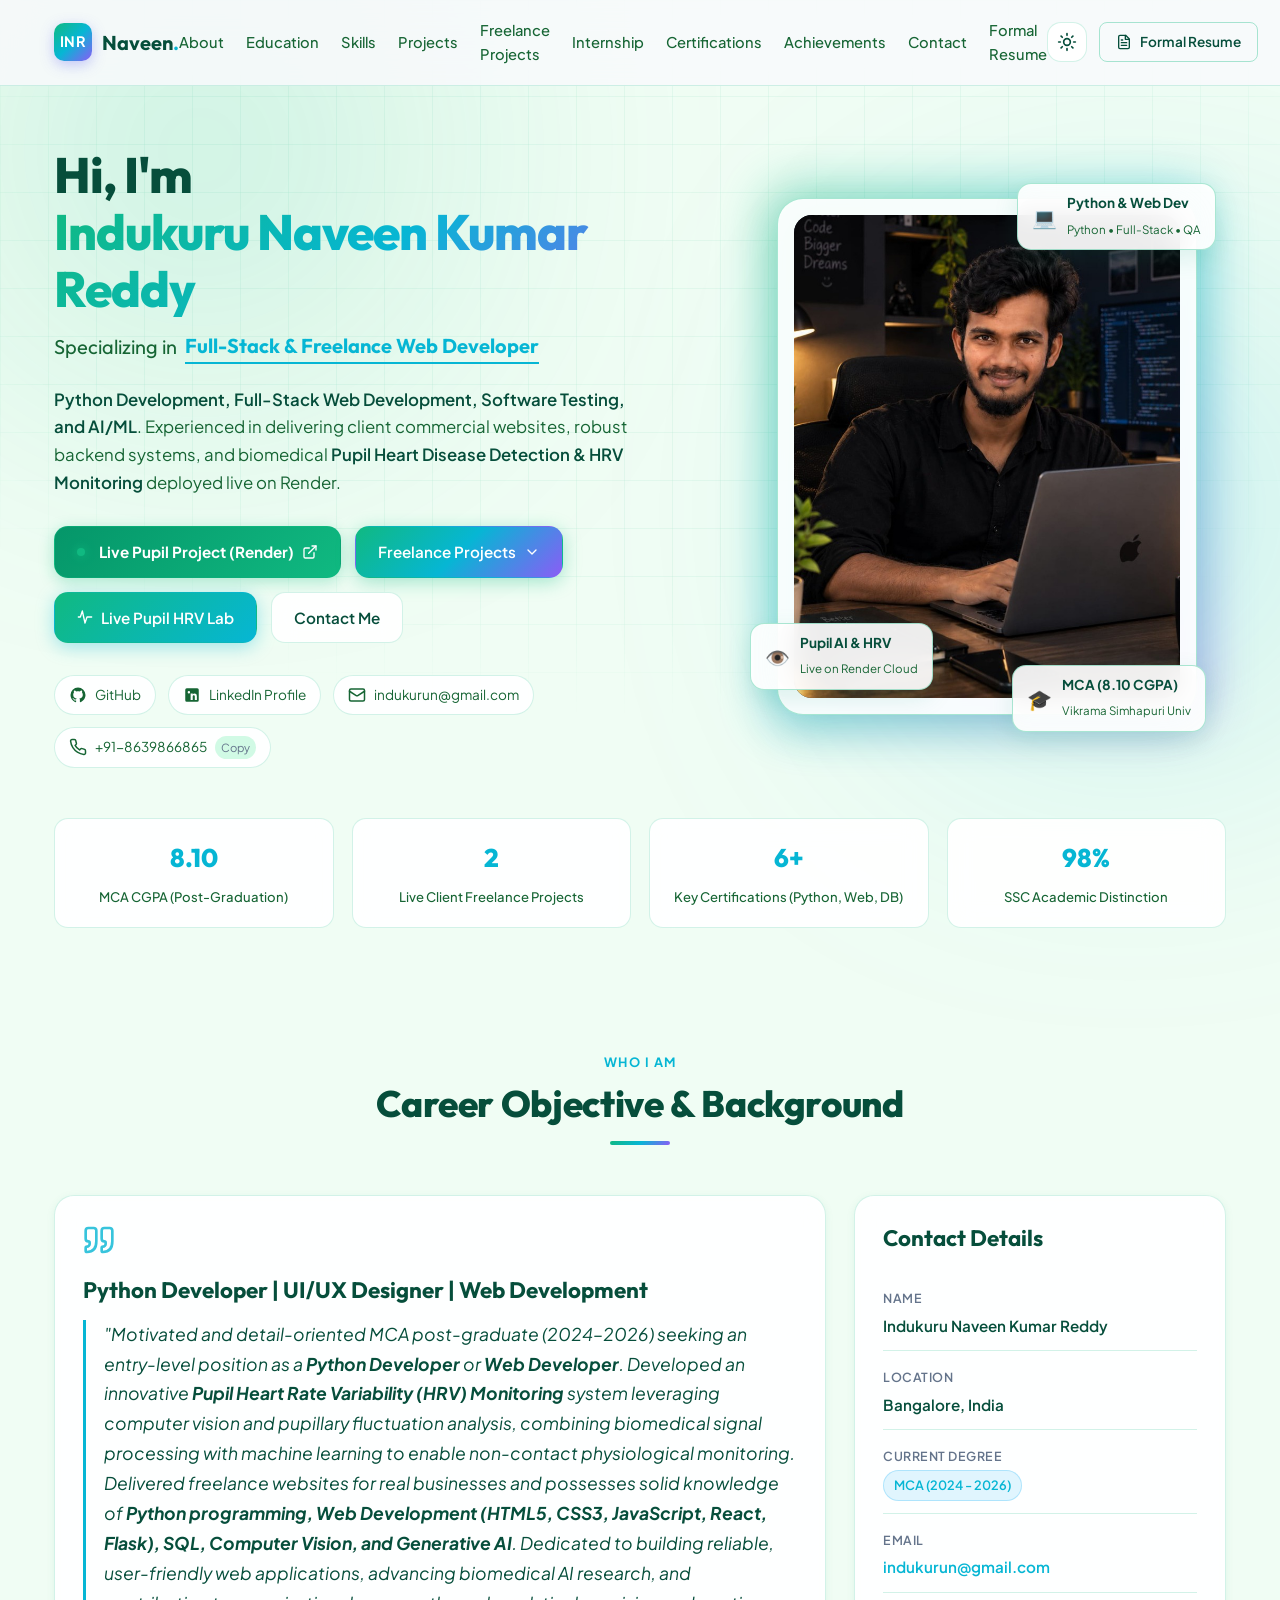
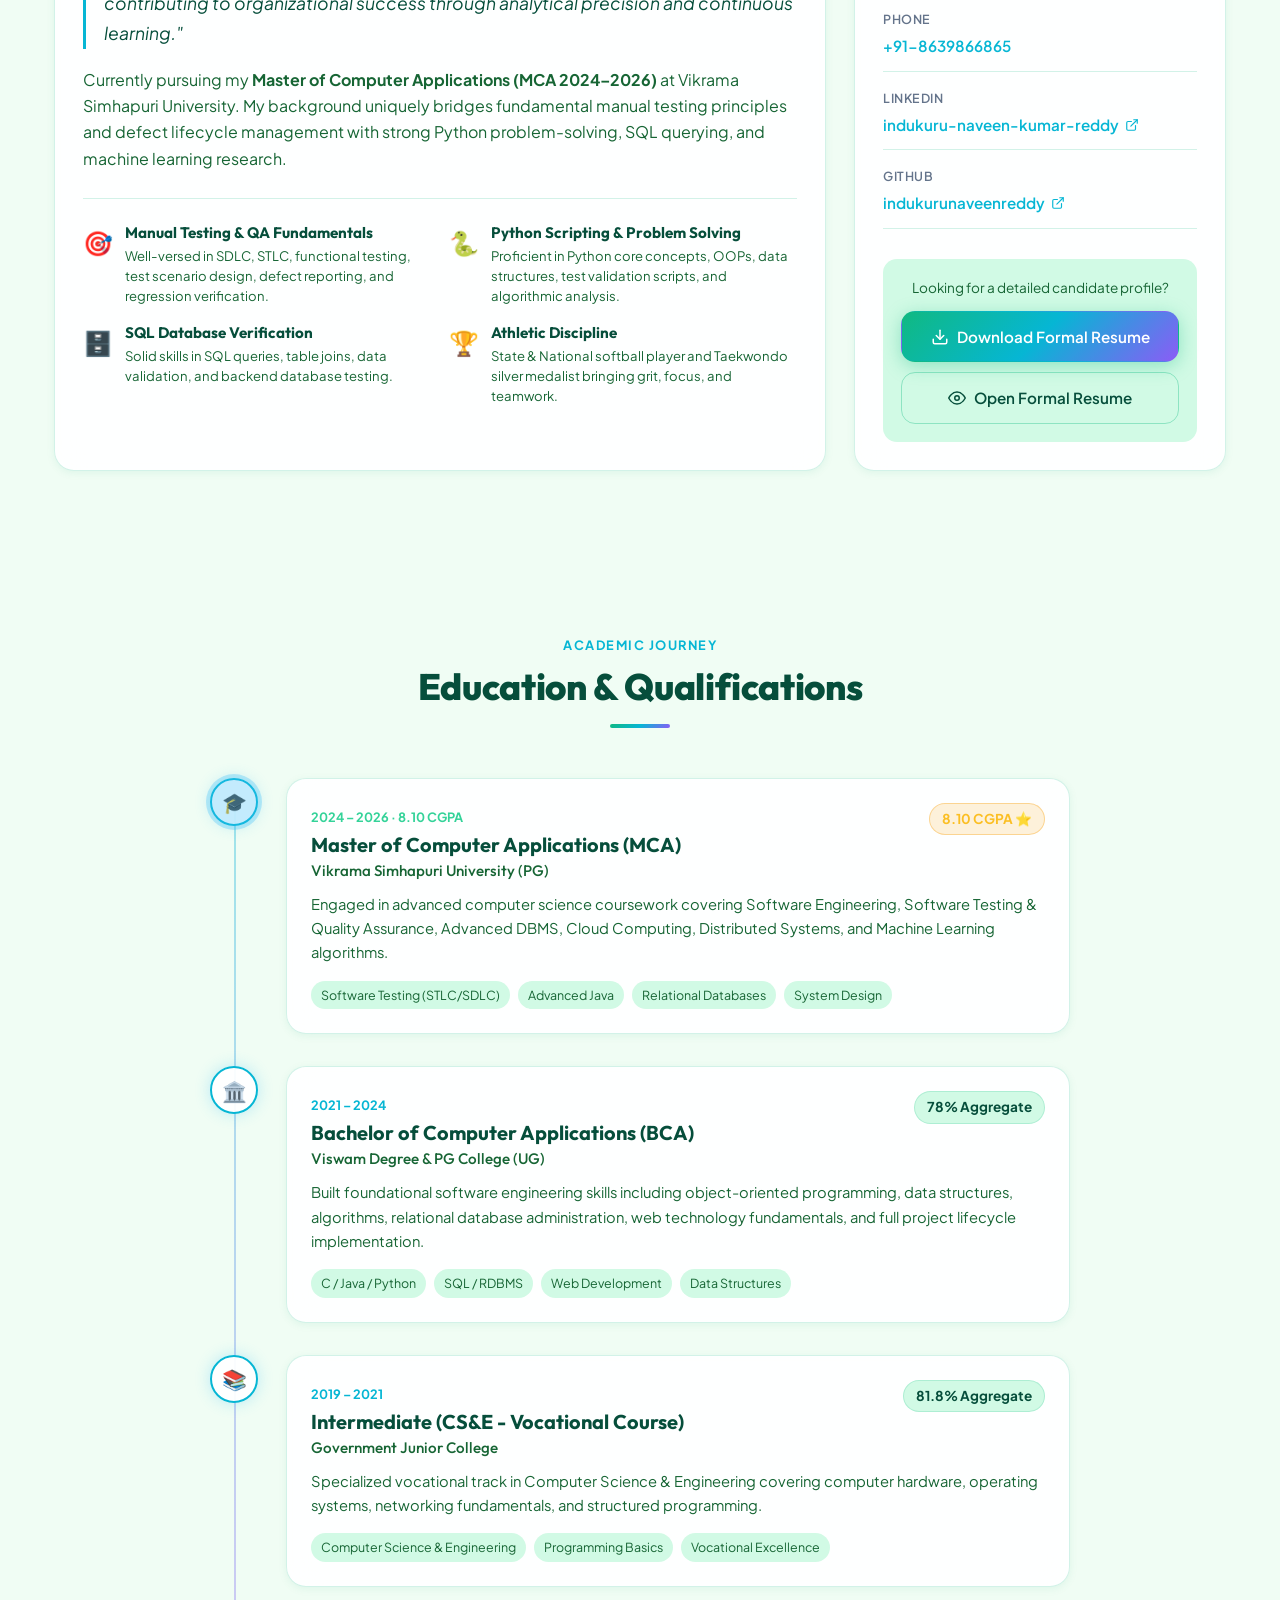
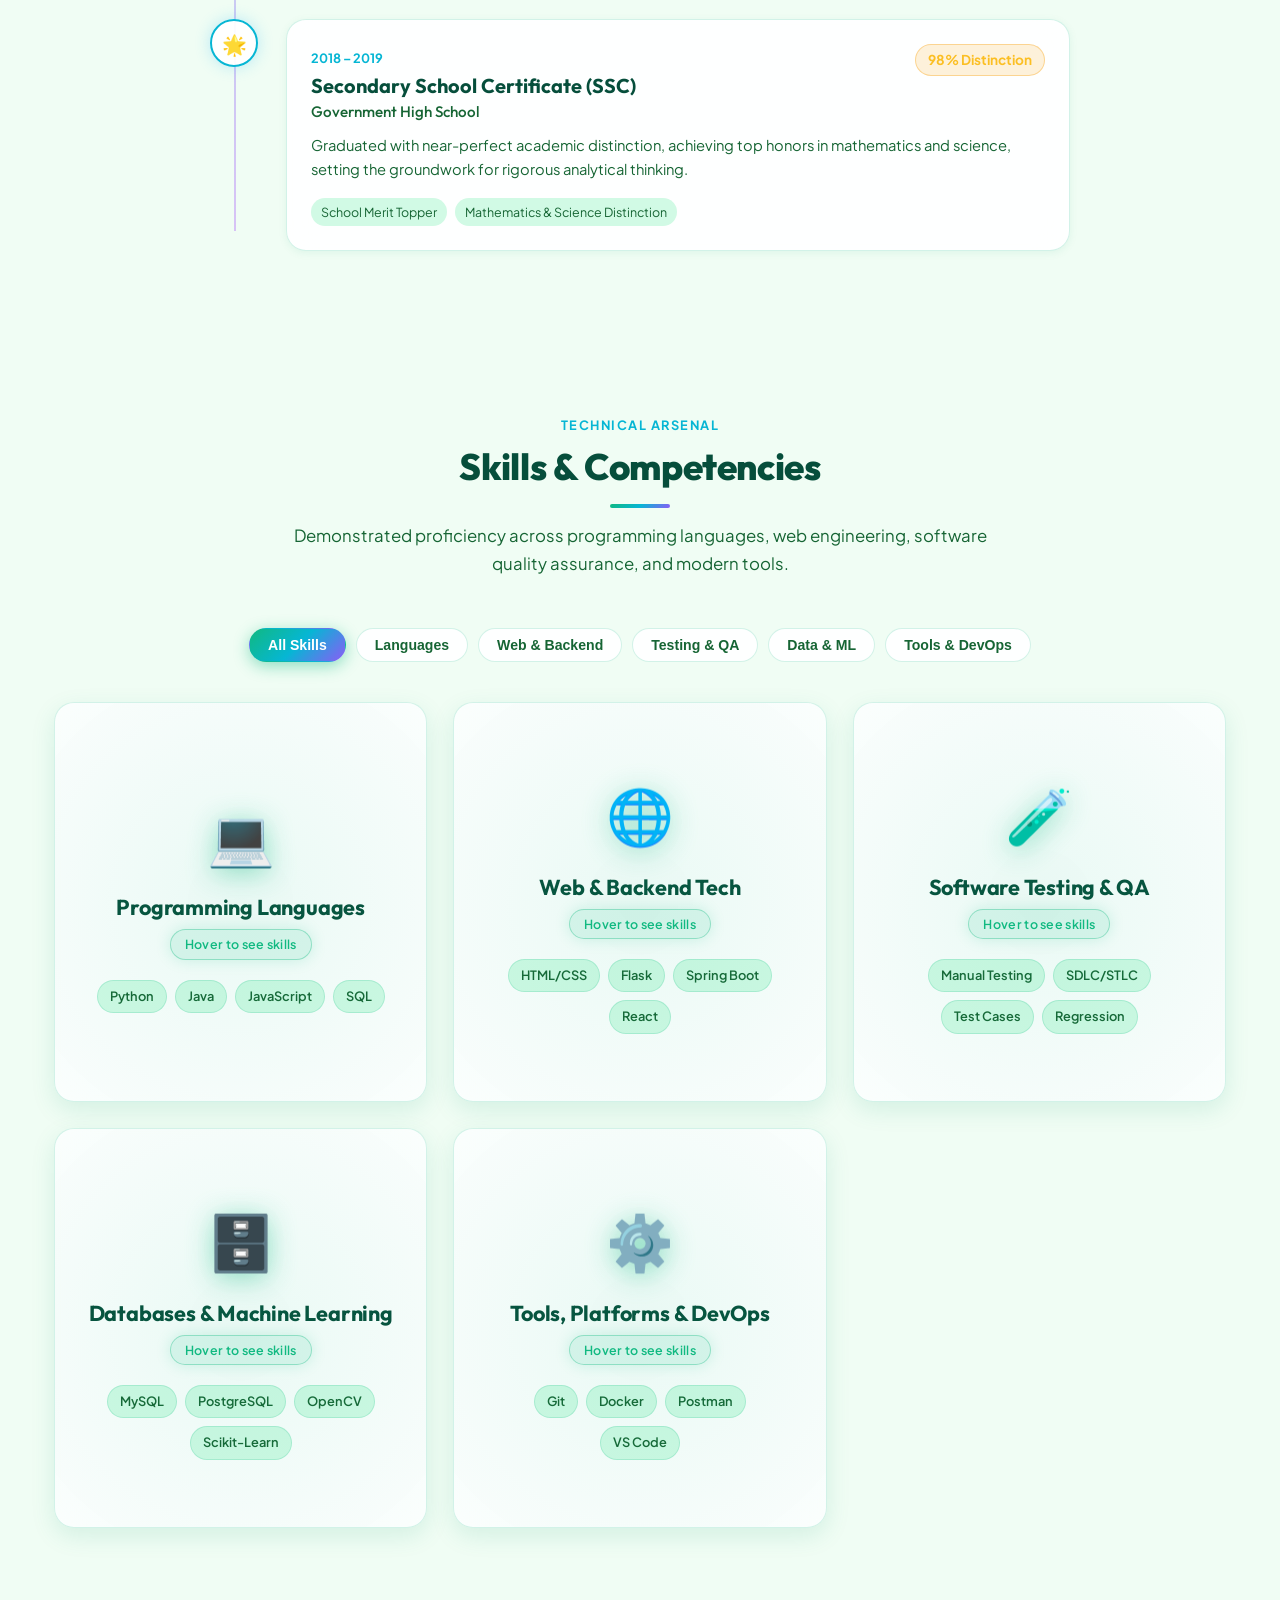
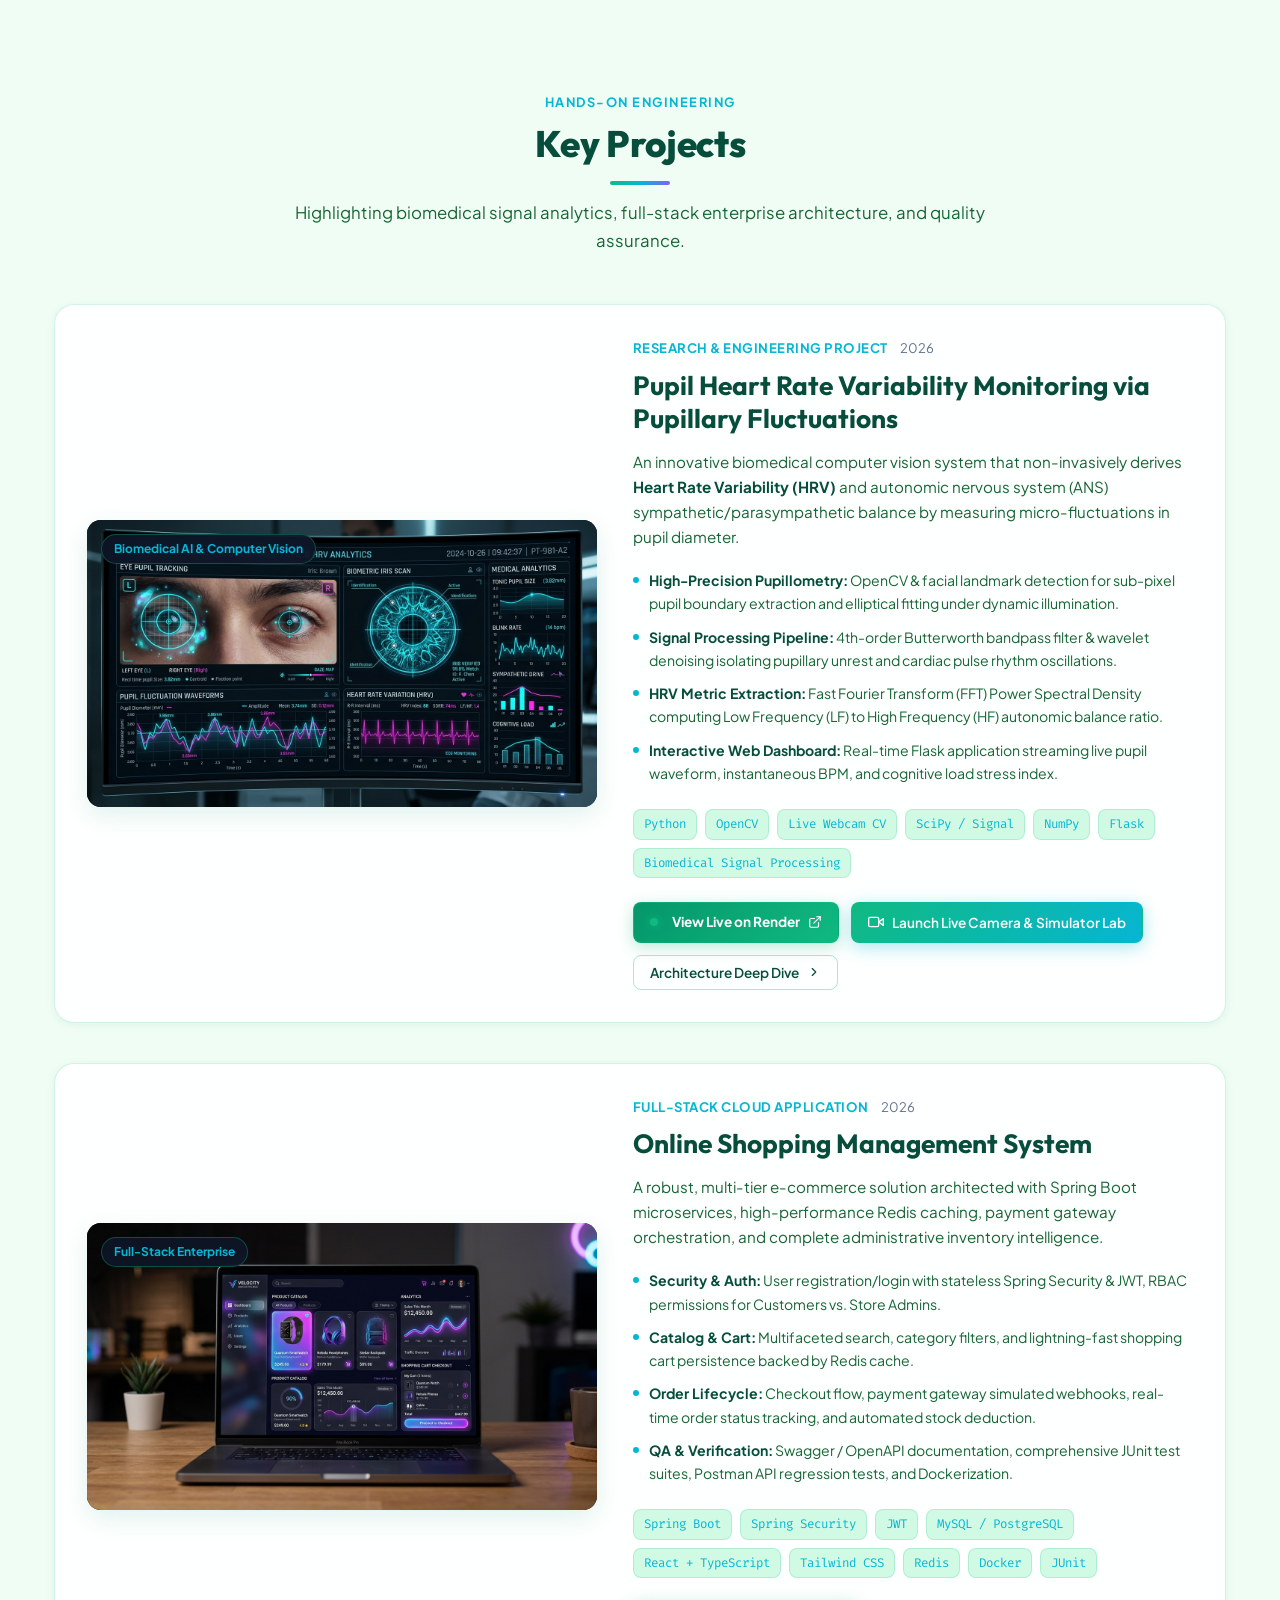
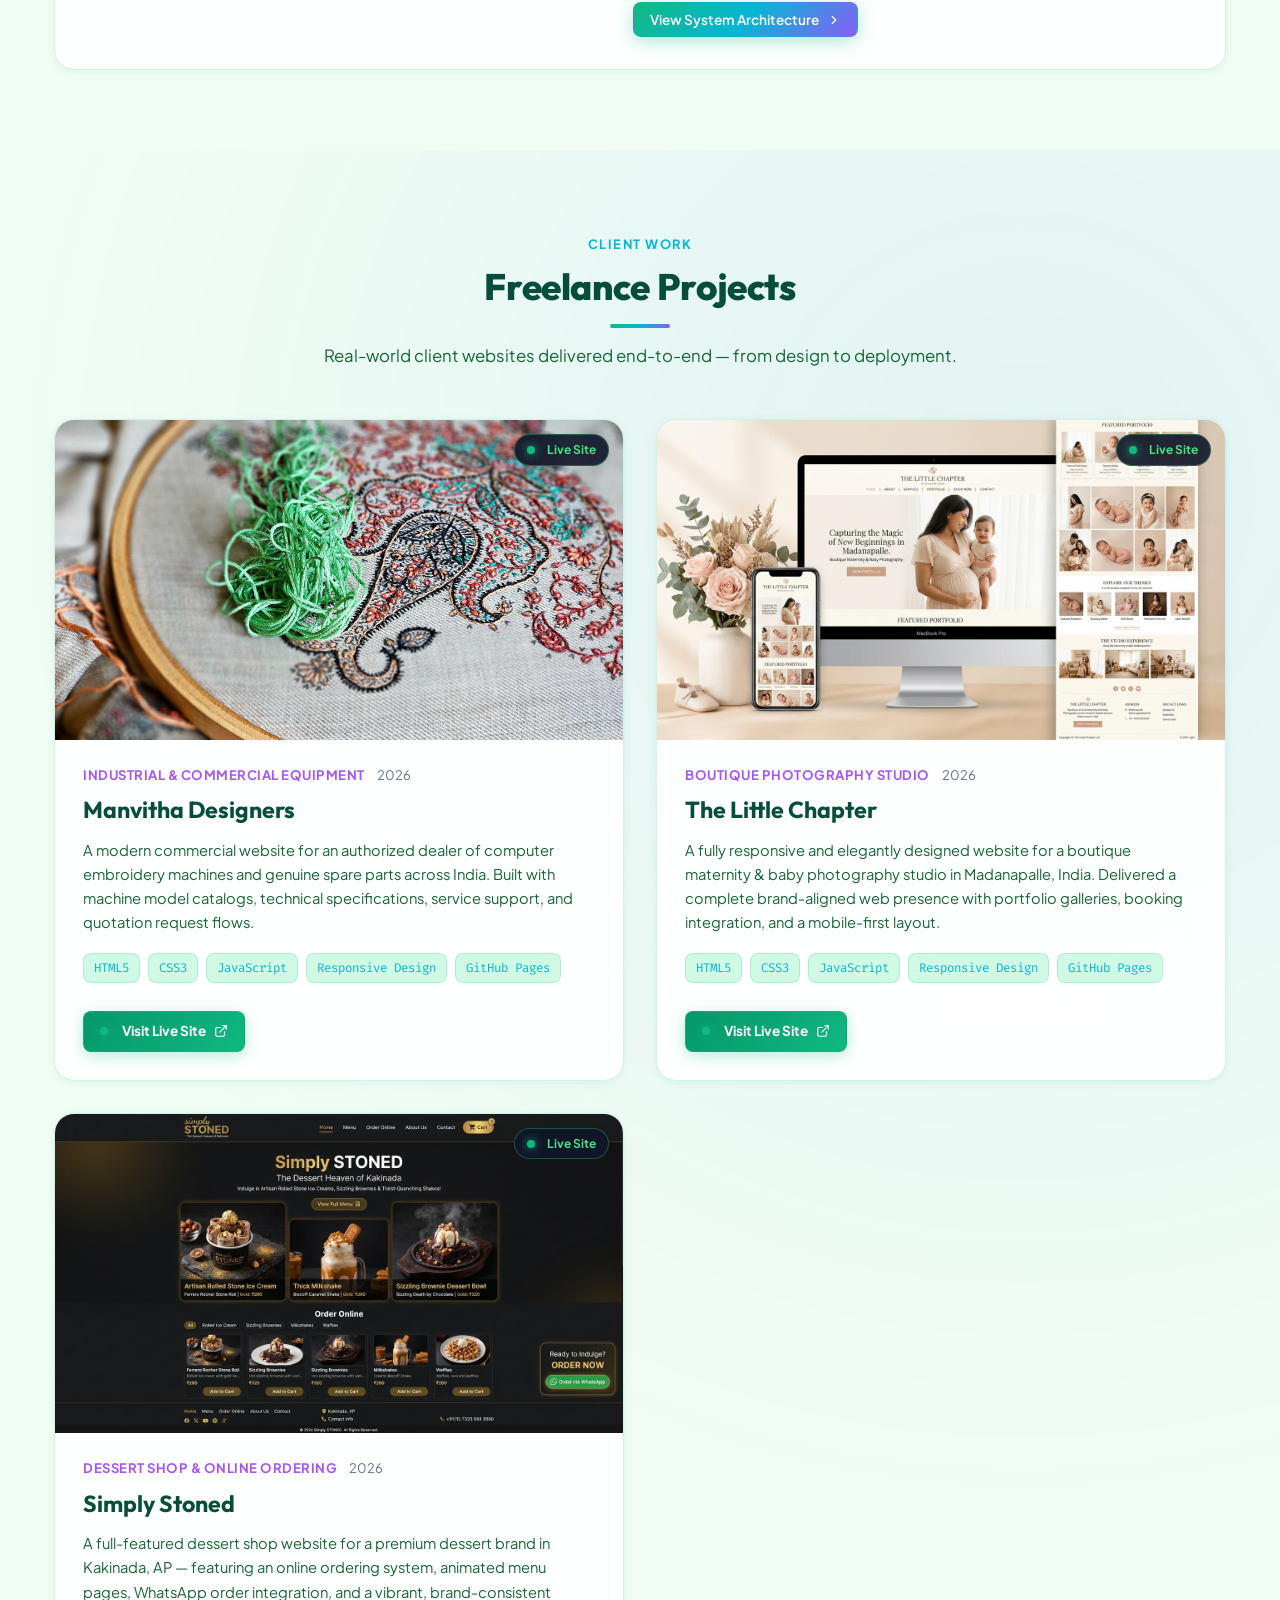
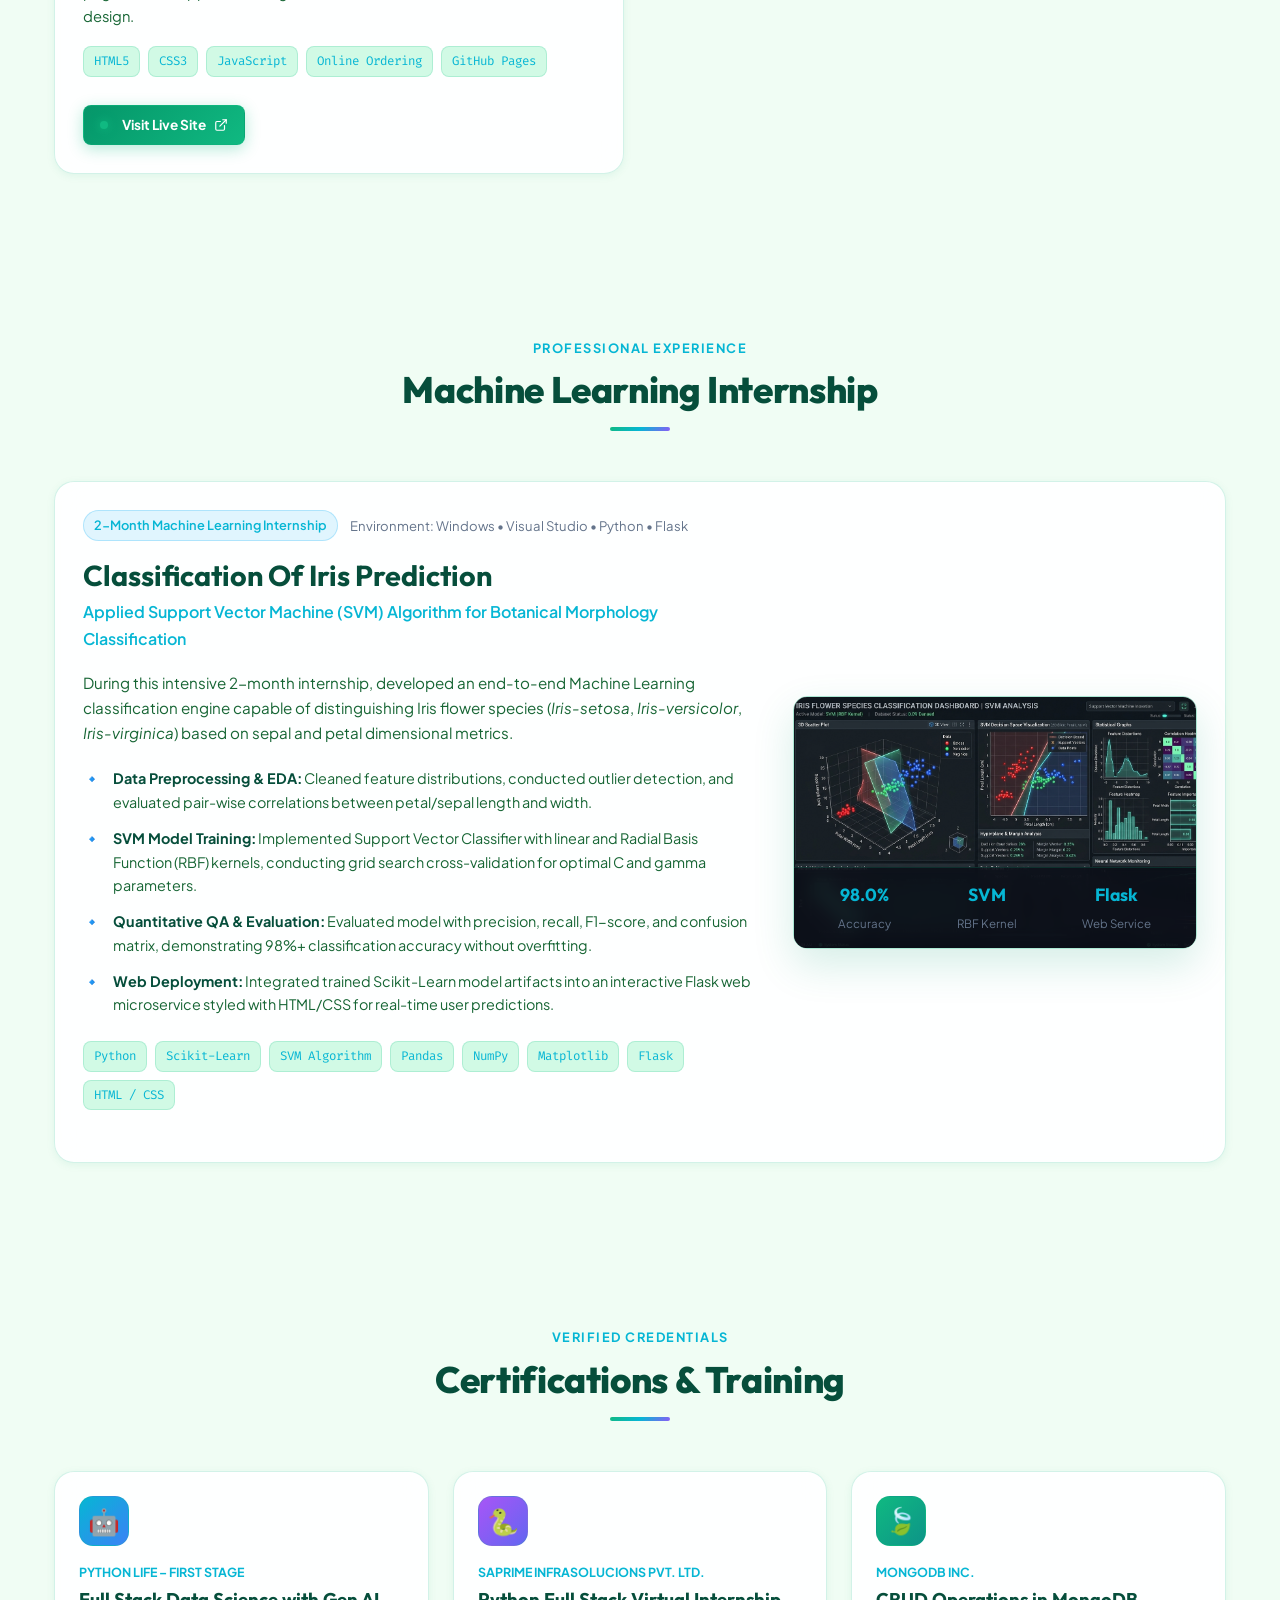
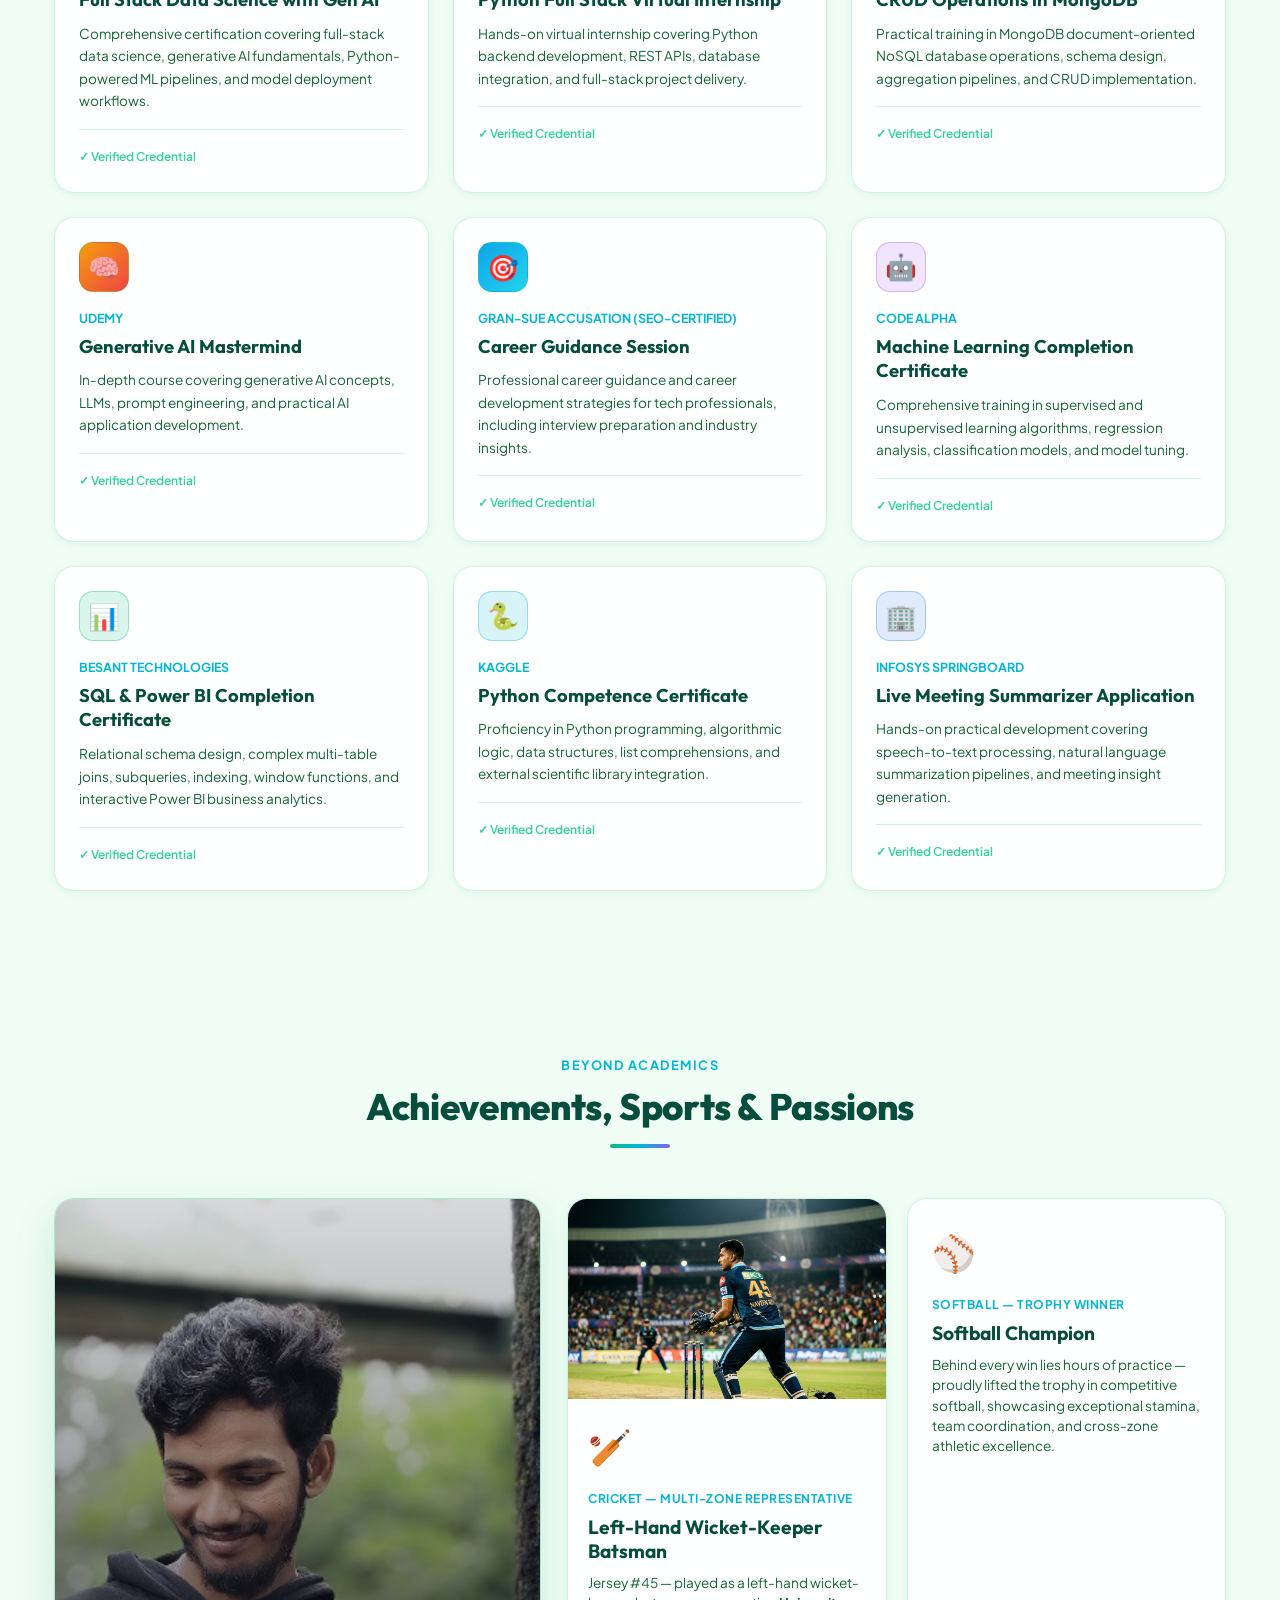
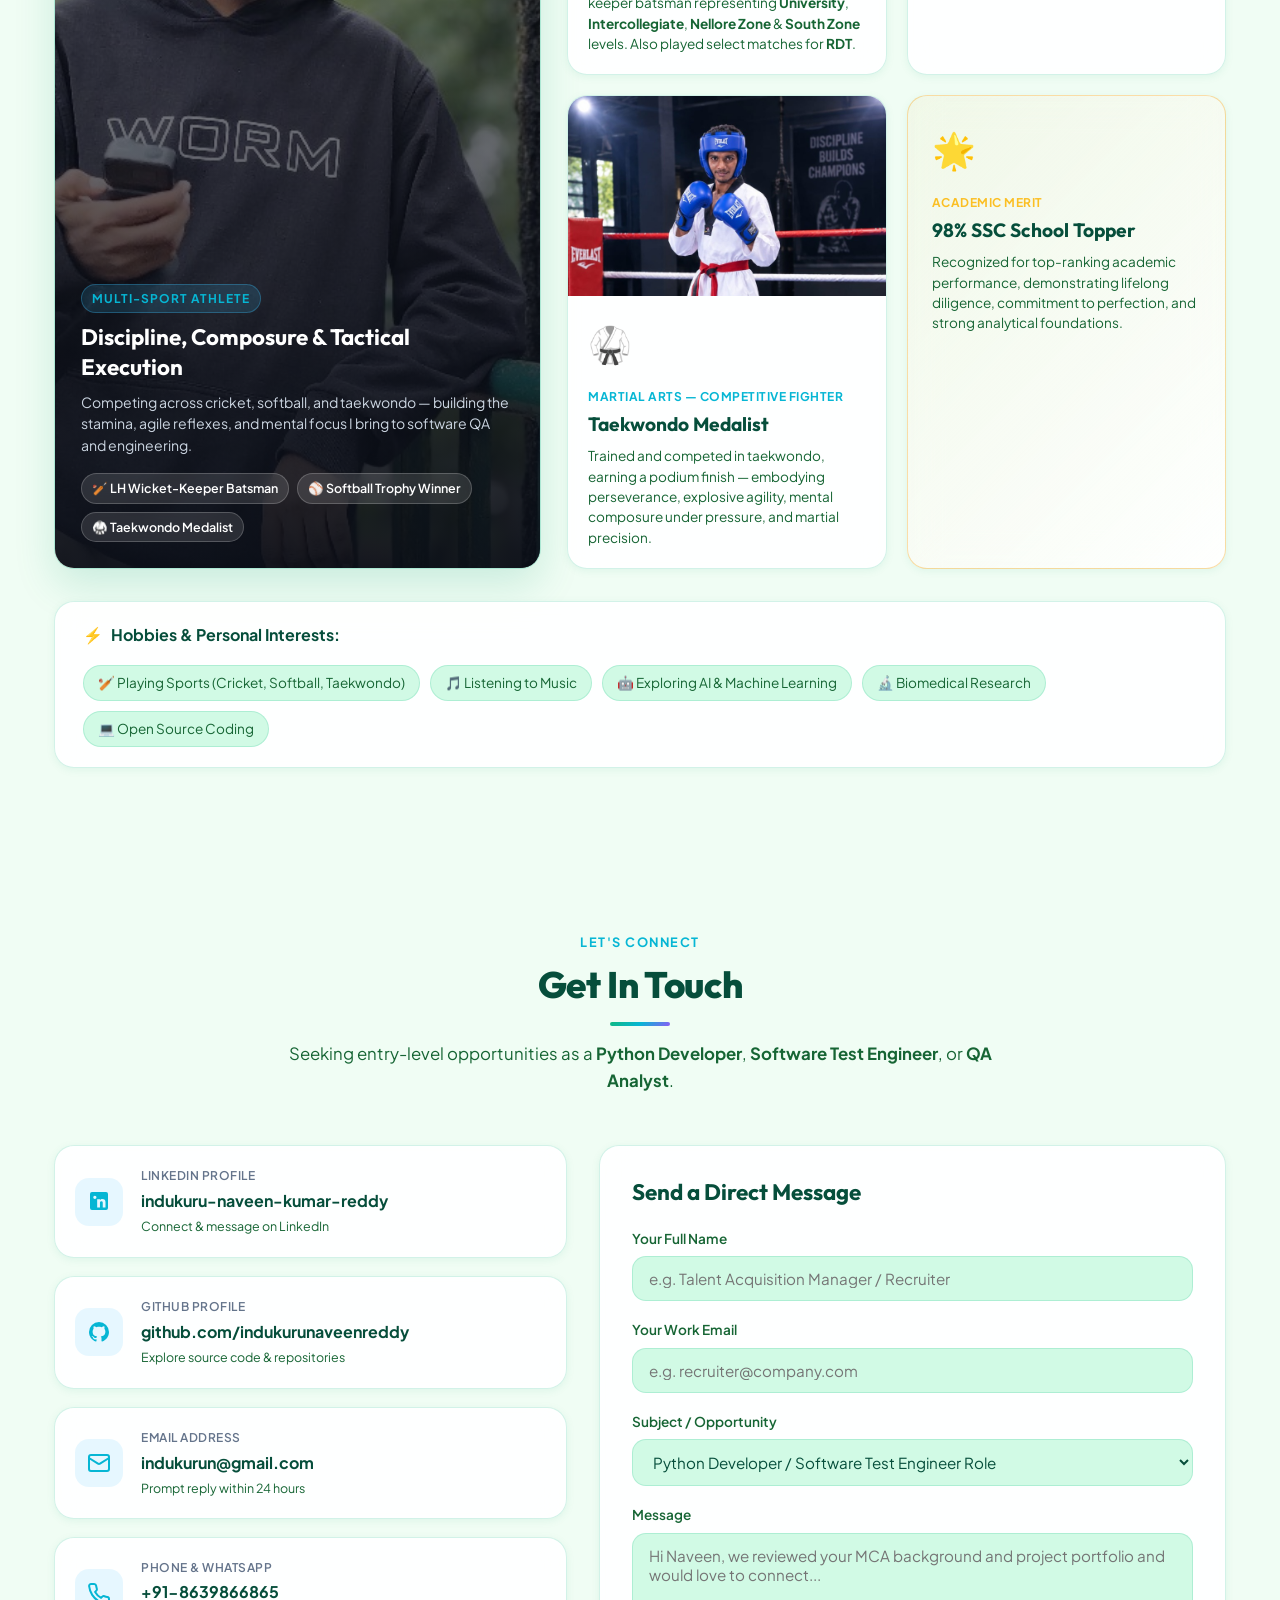
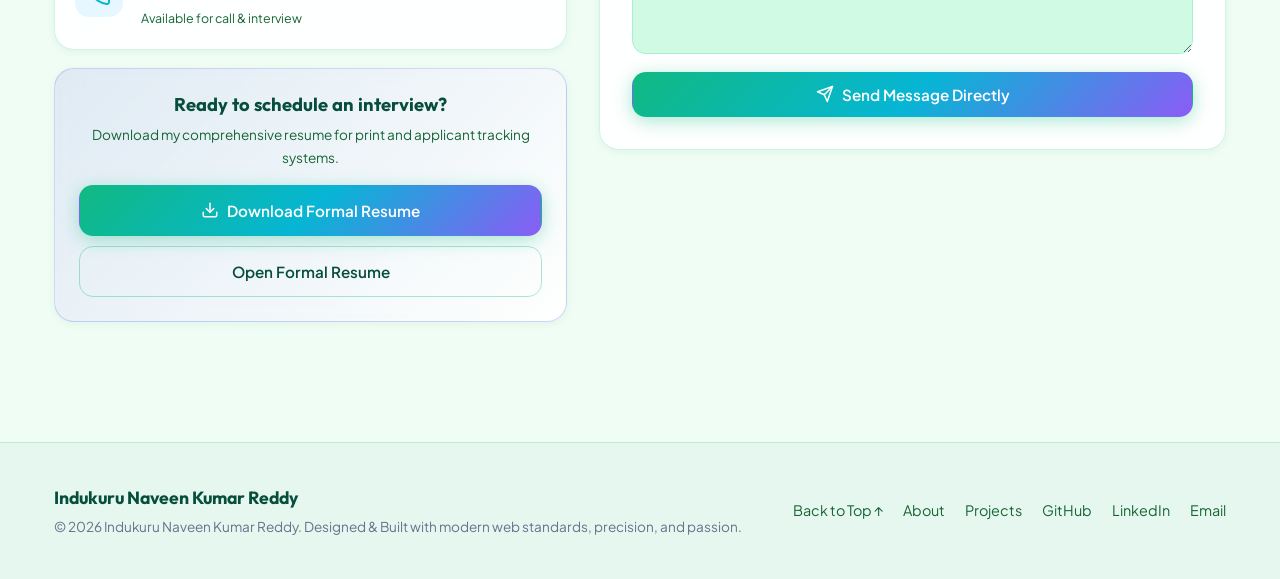
==== index.html @ cbd501c5 "Format formal resume into clean, balanced 3-page ATS layout across both resume.html and portfolio mo" ====
<!DOCTYPE html>
<html lang="en" data-theme="dark">
<head>
  <meta charset="UTF-8">
  <meta name="viewport" content="width=device-width, initial-scale=1.0">
  <title>Indukuru Naveen Kumar Reddy | Python &amp; Web Developer | MCA (8.10 CGPA)</title>
  <meta name="description" content="Portfolio of Indukuru Naveen Kumar Reddy - MCA Graduate (8.10 CGPA), Python Developer, Full-Stack Web Developer, and Software Test Engineer specializing in Python, Web Technologies, Manual Testing, and SQL.">
  <meta name="keywords" content="Indukuru Naveen Kumar Reddy, Python, Web Development, Full Stack Developer, Freelance Web Developer, Software Testing, Manual Testing, MCA 8.10 CGPA, Pupil Heart Disease Detection">
  <meta name="author" content="Indukuru Naveen Kumar Reddy">

  <!-- Open Graph -->
  <meta property="og:title" content="Indukuru Naveen Kumar Reddy | Python &amp; Web Developer | MCA (8.10 CGPA)">
  <meta property="og:description" content="Portfolio of Indukuru Naveen Kumar Reddy | Python &amp; Web Developer | UI/UX Designer | MCA">
  <meta property="og:type" content="website">

  <!-- Google Fonts: Plus Jakarta Sans & Outfit -->
  <link rel="preconnect" href="https://fonts.googleapis.com">
  <link rel="preconnect" href="https://fonts.gstatic.com" crossorigin>
  <link href="https://fonts.googleapis.com/css2?family=Outfit:wght@400;500;600;700;800&family=Plus+Jakarta+Sans:wght@300;400;500;600;700&family=Fira+Code:wght@400;500&display=swap" rel="stylesheet">

  <link rel="stylesheet" href="style.css">
</head>
<body>
  <!-- Background Glow & Grid Canvas -->
  <div class="ambient-glow glow-1"></div>
  <div class="ambient-glow glow-2"></div>
  <div class="bg-grid-overlay"></div>

  <!-- Navigation Bar -->
  <header class="navbar" id="navbar">
    <div class="nav-container">
      <a href="#hero" class="nav-brand" aria-label="Naveen Reddy Portfolio">
        <span class="brand-monogram">INR</span>
        <span class="brand-name">Naveen<span class="accent-dot">.</span></span>
      </a>

      <nav class="nav-links" id="nav-links">
        <a href="#about" class="nav-link">About</a>
        <a href="#education" class="nav-link">Education</a>
        <a href="#skills" class="nav-link">Skills</a>
        <a href="#projects" class="nav-link">Projects</a>
        <a href="#freelance" class="nav-link">Freelance Projects</a>
        <a href="#internship" class="nav-link">Internship</a>
        <a href="#certifications" class="nav-link">Certifications</a>
        <a href="#achievements" class="nav-link">Achievements</a>
        <a href="#contact" class="nav-link">Contact</a>
        <a href="resume.html" target="_blank" rel="noopener noreferrer" class="nav-link">Formal Resume</a>
      </nav>

      <div class="nav-actions">
        <button id="theme-toggle" class="icon-btn" aria-label="Toggle theme" title="Toggle theme">
          <svg class="sun-icon" xmlns="http://www.w3.org/2000/svg" width="20" height="20" viewBox="0 0 24 24" fill="none" stroke="currentColor" stroke-width="2" stroke-linecap="round" stroke-linejoin="round"><circle cx="12" cy="12" r="4"/><path d="M12 2v2"/><path d="M12 20v2"/><path d="m4.93 4.93 1.41 1.41"/><path d="m17.66 17.66 1.41 1.41"/><path d="M2 12h2"/><path d="M20 12h2"/><path d="m6.34 17.66-1.41 1.41"/><path d="m19.07 4.93-1.41 1.41"/></svg>
          <svg class="moon-icon" xmlns="http://www.w3.org/2000/svg" width="20" height="20" viewBox="0 0 24 24" fill="none" stroke="currentColor" stroke-width="2" stroke-linecap="round" stroke-linejoin="round"><path d="M12 3a6 6 0 0 0 9 9 9 9 0 1 1-9-9Z"/></svg>
        </button>

        <a href="resume.html" target="_blank" rel="noopener noreferrer" id="open-resume-btn" class="btn btn-outline btn-sm" title="View Formal Resume">
          <svg xmlns="http://www.w3.org/2000/svg" width="16" height="16" viewBox="0 0 24 24" fill="none" stroke="currentColor" stroke-width="2" stroke-linecap="round" stroke-linejoin="round"><path d="M14.5 2H6a2 2 0 0 0-2 2v16a2 2 0 0 0 2 2h12a2 2 0 0 0 2-2V7.5L14.5 2z"/><polyline points="14 2 14 8 20 8"/><line x1="16" y1="13" x2="8" y2="13"/><line x1="16" y1="17" x2="8" y2="17"/><line x1="10" y1="9" x2="8" y2="9"/></svg>
          <span>Formal Resume</span>
        </a>

        <button id="mobile-menu-toggle" class="icon-btn mobile-only" aria-label="Open mobile navigation">
          <svg xmlns="http://www.w3.org/2000/svg" width="24" height="24" viewBox="0 0 24 24" fill="none" stroke="currentColor" stroke-width="2" stroke-linecap="round" stroke-linejoin="round"><line x1="4" y1="12" x2="20" y2="12"/><line x1="4" y1="6" x2="20" y2="6"/><line x1="4" y1="18" x2="20" y2="18"/></svg>
        </button>
      </div>
    </div>
  </header>

  <main>
    <!-- Hero Section -->
    <section class="hero-section" id="hero">
      <div class="container hero-grid">
        <div class="hero-content">

          <h1 class="hero-title">
            Hi, I'm <span class="gradient-text">Indukuru Naveen Kumar Reddy</span>
          </h1>

          <div class="dynamic-roles">
            <span class="role-prefix">Specializing in</span>
            <span class="role-text" id="role-cycler">Python & Web Development</span>
          </div>

          <p class="hero-description">
            <strong>Python Development, Full-Stack Web Development, Software Testing, and AI/ML</strong>. Experienced in delivering client commercial websites, robust backend systems, and biomedical <strong>Pupil Heart Disease Detection &amp; HRV Monitoring</strong> deployed live on Render.
          </p>

          <div class="hero-cta-group">
            <a href="https://pupil-heart-disease-detection-vebg.onrender.com/" target="_blank" rel="noopener noreferrer" class="btn btn-live">
              <span class="live-pulse-dot"></span>
              <span>Live Pupil Project (Render)</span>
              <svg xmlns="http://www.w3.org/2000/svg" width="16" height="16" viewBox="0 0 24 24" fill="none" stroke="currentColor" stroke-width="2" stroke-linecap="round" stroke-linejoin="round"><path d="M18 13v6a2 2 0 0 1-2 2H5a2 2 0 0 1-2-2V8a2 2 0 0 1 2-2h6"/><polyline points="15 3 21 3 21 9"/><line x1="10" y1="14" x2="21" y2="3"/></svg>
            </a>
            <a href="#freelance" class="btn btn-primary">
              <span>Freelance Projects</span>
              <svg xmlns="http://www.w3.org/2000/svg" width="16" height="16" viewBox="0 0 24 24" fill="none" stroke="currentColor" stroke-width="2" stroke-linecap="round" stroke-linejoin="round"><path d="m6 9 6 6 6-6"/></svg>
            </a>
            <button id="launch-hrv-lab-btn" class="btn btn-accent">
              <svg xmlns="http://www.w3.org/2000/svg" width="16" height="16" viewBox="0 0 24 24" fill="none" stroke="currentColor" stroke-width="2" stroke-linecap="round" stroke-linejoin="round"><path d="M2 12h3l3-9 4 18 3-9h7"/></svg>
              <span>Live Pupil HRV Lab</span>
            </button>
            <a href="#contact" class="btn btn-glass">
              <span>Contact Me</span>
            </a>
          </div>

          <!-- Quick Connect Badges -->
          <div class="hero-social-strip">
            <a href="https://github.com/indukurunaveenreddy" target="_blank" rel="noopener noreferrer" class="social-pill" title="GitHub Profile">
              <svg xmlns="http://www.w3.org/2000/svg" width="18" height="18" viewBox="0 0 24 24" fill="currentColor"><path d="M12 2A10 10 0 0 0 2 12c0 4.42 2.87 8.17 6.84 9.5.5.08.66-.23.66-.5v-1.69c-2.77.6-3.36-1.34-3.36-1.34-.46-1.16-1.11-1.47-1.11-1.47-.91-.62.07-.6.07-.6 1 .07 1.53 1.03 1.53 1.03.87 1.52 2.34 1.07 2.91.83.1-.65.35-1.09.63-1.34-2.22-.25-4.55-1.11-4.55-4.92 0-1.11.38-2 1.03-2.71-.1-.25-.45-1.29.1-2.64 0 0 .84-.27 2.75 1.02.79-.22 1.65-.33 2.5-.33.85 0 1.71.11 2.5.33 1.91-1.29 2.75-1.02 2.75-1.02.55 1.35.2 2.39.1 2.64.65.71 1.03 1.6 1.03 2.71 0 3.82-2.34 4.66-4.57 4.91.36.31.69.92.69 1.85V21c0 .27.16.59.67.5C19.14 20.16 22 16.42 22 12A10 10 0 0 0 12 2Z"/></svg>
              <span>GitHub</span>
            </a>

            <a href="https://www.linkedin.com/in/indukuru-naveen-kumar-reddy-1197482a6?utm_source=share_via&utm_content=profile&utm_medium=member_android" 
               target="_blank" rel="noopener noreferrer" class="social-pill" title="LinkedIn Profile">
              <svg xmlns="http://www.w3.org/2000/svg" width="18" height="18" viewBox="0 0 24 24" fill="currentColor"><path d="M19 3a2 2 0 0 1 2 2v14a2 2 0 0 1-2 2H5a2 2 0 0 1-2-2V5a2 2 0 0 1 2-2h14m-.5 15.5v-5.3a3.26 3.26 0 0 0-3.26-3.26c-.85 0-1.84.52-2.28 1.3v-1.11h-2.79v8.37h2.79v-4.93c0-.77.62-1.4 1.39-1.4a1.4 1.4 0 0 1 1.4 1.4v4.93h2.75M6.46 10.9h2.79v8.37H6.46v-8.37M7.86 6.72a1.63 1.63 0 1 0 0 3.26 1.63 1.63 0 0 0 0-3.26Z"/></svg>
              <span>LinkedIn Profile</span>
            </a>

            <a href="mailto:indukurun@gmail.com" class="social-pill" title="Email Direct">
              <svg xmlns="http://www.w3.org/2000/svg" width="18" height="18" viewBox="0 0 24 24" fill="none" stroke="currentColor" stroke-width="2" stroke-linecap="round" stroke-linejoin="round"><rect width="20" height="16" x="2" y="4" rx="2"/><path d="m22 7-8.97 5.7a1.94 1.94 0 0 1-2.06 0L2 7"/></svg>
              <span>indukurun@gmail.com</span>
            </a>

            <div class="social-pill copyable-pill" id="copy-phone-btn" title="Click to copy phone number">
              <svg xmlns="http://www.w3.org/2000/svg" width="18" height="18" viewBox="0 0 24 24" fill="none" stroke="currentColor" stroke-width="2" stroke-linecap="round" stroke-linejoin="round"><path d="M22 16.92v3a2 2 0 0 1-2.18 2 19.79 19.79 0 0 1-8.63-3.07 19.5 19.5 0 0 1-6-6 19.79 19.79 0 0 1-3.07-8.67A2 2 0 0 1 4.11 2h3a2 2 0 0 1 2 1.72 12.84 12.84 0 0 0 .7 2.81 2 2 0 0 1-.45 2.11L8.09 9.91a16 16 0 0 0 6 6l1.27-1.27a2 2 0 0 1 2.11-.45 12.84 12.84 0 0 0 2.81.7A2 2 0 0 1 22 16.92z"/></svg>
              <span>+91-8639866865</span>
              <span class="copy-badge">Copy</span>
            </div>
          </div>
        </div>

        <!-- Hero Avatar Card -->
        <div class="hero-visual">
          <div class="avatar-card-wrapper">
            <div class="avatar-glow-ring"></div>
            <div class="avatar-card" id="avatarCard">
              <div class="avatar-img-frame">
                <img src="assets/avatar.jpg?v=desk_photo" alt="Indukuru Naveen Kumar Reddy - Software Developer at Work" class="avatar-img" width="400" height="400">
              </div>
              <div class="avatar-badge-grid">
                <div class="floating-chip chip-1">
                  <span class="chip-icon">💻</span>
                  <div class="chip-text">
                    <strong>Python &amp; Web Dev</strong>
                    <small>Python &bull; Full-Stack &bull; QA</small>
                  </div>
                </div>
                <div class="floating-chip chip-2">
                  <span class="chip-icon">👁️</span>
                  <div class="chip-text">
                    <strong>Pupil AI &amp; HRV</strong>
                    <small>Live on Render Cloud</small>
                  </div>
                </div>
                <div class="floating-chip chip-3">
                  <span class="chip-icon">🎓</span>
                  <div class="chip-text">
                    <strong>MCA (8.10 CGPA)</strong>
                    <small>Vikrama Simhapuri Univ</small>
                  </div>
                </div>
              </div>
            </div>
          </div>
        </div>
      </div>

      <!-- Quick Metrics Strip -->
      <div class="container hero-metrics-strip">
        <div class="metric-card">
          <span class="metric-number">8.10</span>
          <span class="metric-label">MCA CGPA (Post-Graduation)</span>
        </div>
        <div class="metric-card">
          <span class="metric-number">2</span>
          <span class="metric-label">Live Client Freelance Projects</span>
        </div>
        <div class="metric-card">
          <span class="metric-number">6+</span>
          <span class="metric-label">Key Certifications (Python, Web, DB)</span>
        </div>
        <div class="metric-card">
          <span class="metric-number">98%</span>
          <span class="metric-label">SSC Academic Distinction</span>
        </div>
      </div>
    </section>

    <!-- About & Career Objective Section -->
    <section class="section about-section" id="about">
      <div class="container">
        <div class="section-header">
          <span class="section-tag">Who I Am</span>
          <h2 class="section-title">Career Objective & Background</h2>
          <div class="title-underline"></div>
        </div>

        <div class="about-grid">
          <div class="glass-card about-main-card">
            <div class="quote-icon">
              <svg xmlns="http://www.w3.org/2000/svg" width="32" height="32" viewBox="0 0 24 24" fill="none" stroke="currentColor" stroke-width="2" stroke-linecap="round" stroke-linejoin="round"><path d="M3 21c3 0 7-1 7-8V5c0-1.25-.756-2.017-2-2H4c-1.25 0-2 .75-2 1.972V11c0 1.25.75 2 2 2 1 0 1 0 1 1v1c0 1-1 2-2 2s-1 .008-1 1.031V20c0 1 0 1 1 1z"/><path d="M15 21c3 0 7-1 7-8V5c0-1.25-.757-2.017-2-2h-4c-1.25 0-2 .75-2 1.972V11c0 1.25.75 2 2 2 1 0 1 0 1 1v1c0 1-1 2-2 2s-1 .008-1 1.031V20c0 1 0 1 1 1z"/></svg>
            </div>
            <h3 class="card-heading">Python Developer | UI/UX Designer | Web Development</h3>
            <p class="about-quote-text">
              "Motivated and detail-oriented MCA post-graduate (2024–2026) seeking an entry-level position as a 
              <strong>Python Developer</strong> or <strong>Web Developer</strong>. Developed an innovative 
              <strong>Pupil Heart Rate Variability (HRV) Monitoring</strong> system leveraging computer vision and pupillary fluctuation analysis, combining biomedical signal processing with machine learning to enable non-contact physiological monitoring. Delivered freelance websites for real businesses and possesses solid knowledge of 
              <strong>Python programming, Web Development (HTML5, CSS3, JavaScript, React, Flask), SQL, Computer Vision, and Generative AI</strong>. 
              Dedicated to building reliable, user-friendly web applications, advancing biomedical AI research, and contributing to organizational success through analytical precision and continuous learning."
            </p>
            <p class="about-subtext">
              Currently pursuing my <strong>Master of Computer Applications (MCA 2024–2026)</strong> at Vikrama Simhapuri University. 
              My background uniquely bridges fundamental manual testing principles and defect lifecycle management with strong Python problem-solving, SQL querying, and machine learning research.
            </p>

            <div class="about-highlights-grid">
              <div class="highlight-item">
                <span class="highlight-icon">🎯</span>
                <div>
                  <h4>Manual Testing & QA Fundamentals</h4>
                  <p>Well-versed in SDLC, STLC, functional testing, test scenario design, defect reporting, and regression verification.</p>
                </div>
              </div>
              <div class="highlight-item">
                <span class="highlight-icon">🐍</span>
                <div>
                  <h4>Python Scripting & Problem Solving</h4>
                  <p>Proficient in Python core concepts, OOPs, data structures, test validation scripts, and algorithmic analysis.</p>
                </div>
              </div>
              <div class="highlight-item">
                <span class="highlight-icon">🗄️</span>
                <div>
                  <h4>SQL Database Verification</h4>
                  <p>Solid skills in SQL queries, table joins, data validation, and backend database testing.</p>
                </div>
              </div>
              <div class="highlight-item">
                <span class="highlight-icon">🏆</span>
                <div>
                  <h4>Athletic Discipline</h4>
                  <p>State & National softball player and Taekwondo silver medalist bringing grit, focus, and teamwork.</p>
                </div>
              </div>
            </div>
          </div>

          <div class="glass-card contact-summary-card">
            <h3 class="card-heading">Contact Details</h3>
            <ul class="contact-details-list">
              <li>
                <span class="detail-label">Name</span>
                <span class="detail-value">Indukuru Naveen Kumar Reddy</span>
              </li>
              <li>
                <span class="detail-label">Location</span>
                <span class="detail-value">Bangalore, India</span>
              </li>
              <li>
                <span class="detail-label">Current Degree</span>
                <span class="detail-value"><span class="badge badge-accent">MCA (2024 - 2026)</span></span>
              </li>
              <li>
                <span class="detail-label">Email</span>
                <a href="mailto:indukurun@gmail.com" class="detail-link">indukurun@gmail.com</a>
              </li>
              <li>
                <span class="detail-label">Phone</span>
                <a href="tel:+918639866865" class="detail-link">+91-8639866865</a>
              </li>
              <li>
                <span class="detail-label">LinkedIn</span>
                <a href="https://www.linkedin.com/in/indukuru-naveen-kumar-reddy-1197482a6?utm_source=share_via&utm_content=profile&utm_medium=member_android" target="_blank" rel="noopener noreferrer" class="detail-link linkedin-link">
                  indukuru-naveen-kumar-reddy
                  <svg xmlns="http://www.w3.org/2000/svg" width="14" height="14" viewBox="0 0 24 24" fill="none" stroke="currentColor" stroke-width="2" stroke-linecap="round" stroke-linejoin="round"><path d="M18 13v6a2 2 0 0 1-2 2H5a2 2 0 0 1-2-2V8a2 2 0 0 1 2-2h6"/><polyline points="15 3 21 3 21 9"/><line x1="10" y1="14" x2="21" y2="3"/></svg>
                </a>
              </li>
              <li>
                <span class="detail-label">GitHub</span>
                <a href="https://github.com/indukurunaveenreddy" target="_blank" rel="noopener noreferrer" class="detail-link github-link">
                  indukurunaveenreddy
                  <svg xmlns="http://www.w3.org/2000/svg" width="14" height="14" viewBox="0 0 24 24" fill="none" stroke="currentColor" stroke-width="2" stroke-linecap="round" stroke-linejoin="round"><path d="M18 13v6a2 2 0 0 1-2 2H5a2 2 0 0 1-2-2V8a2 2 0 0 1 2-2h6"/><polyline points="15 3 21 3 21 9"/><line x1="10" y1="14" x2="21" y2="3"/></svg>
                </a>
              </li>
            </ul>

            <div class="resume-download-box">
              <p>Looking for a detailed candidate profile?</p>
              <div class="resume-btn-row">
                <a href="assets/Indukuru_Naveen_Kumar_Reddy_Resume.pdf" download="Indukuru_Naveen_Kumar_Reddy_Resume.pdf" target="_blank" rel="noopener noreferrer" class="btn btn-primary direct-pdf-download-btn">
                  <svg xmlns="http://www.w3.org/2000/svg" width="18" height="18" viewBox="0 0 24 24" fill="none" stroke="currentColor" stroke-width="2" stroke-linecap="round" stroke-linejoin="round"><path d="M21 15v4a2 2 0 0 1-2 2H5a2 2 0 0 1-2-2v-4"/><polyline points="7 10 12 15 17 10"/><line x1="12" y1="15" x2="12" y2="3"/></svg>
                  <span>Download Formal Resume</span>
                </a>
                <a href="resume.html" target="_blank" rel="noopener noreferrer" class="btn btn-outline">
                  <svg xmlns="http://www.w3.org/2000/svg" width="18" height="18" viewBox="0 0 24 24" fill="none" stroke="currentColor" stroke-width="2" stroke-linecap="round" stroke-linejoin="round"><path d="M1 12s4-8 11-8 11 8 11 8-4 8-11 8-11-8-11-8z"/><circle cx="12" cy="12" r="3"/></svg>
                  <span>Open Formal Resume</span>
                </a>
              </div>
            </div>
          </div>
        </div>
      </div>
    </section>

    <!-- Education Section -->
    <section class="section education-section" id="education">
      <div class="container">
        <div class="section-header">
          <span class="section-tag">Academic Journey</span>
          <h2 class="section-title">Education & Qualifications</h2>
          <div class="title-underline"></div>
        </div>

        <div class="timeline-container">
          <!-- Timeline Item 1: MCA 2024-2026 -->
          <div class="timeline-card active-card">
            <div class="timeline-marker">
              <span class="marker-pulse"></span>
              <span class="marker-icon">🎓</span>
            </div>
            <div class="timeline-content glass-card">
              <div class="timeline-header">
                <div>
                  <span class="timeline-badge current-badge">2024 – 2026 · 8.10 CGPA</span>
                  <h3 class="timeline-title">Master of Computer Applications (MCA)</h3>
                  <h4 class="timeline-subtitle">Vikrama Simhapuri University (PG)</h4>
                </div>
                <div class="grade-pill current-pill stellar-pill">8.10 CGPA ⭐</div>
              </div>
              <p class="timeline-desc">
                Engaged in advanced computer science coursework covering Software Engineering, Software Testing & Quality Assurance, Advanced DBMS, Cloud Computing, Distributed Systems, and Machine Learning algorithms.
              </p>
              <div class="timeline-tags">
                <span>Software Testing (STLC/SDLC)</span>
                <span>Advanced Java</span>
                <span>Relational Databases</span>
                <span>System Design</span>
              </div>
            </div>
          </div>

          <!-- Timeline Item 2: BCA -->
          <div class="timeline-card">
            <div class="timeline-marker">
              <span class="marker-icon">🏛️</span>
            </div>
            <div class="timeline-content glass-card">
              <div class="timeline-header">
                <div>
                  <span class="timeline-badge">2021 – 2024</span>
                  <h3 class="timeline-title">Bachelor of Computer Applications (BCA)</h3>
                  <h4 class="timeline-subtitle">Viswam Degree & PG College (UG)</h4>
                </div>
                <div class="grade-pill">78% Aggregate</div>
              </div>
              <p class="timeline-desc">
                Built foundational software engineering skills including object-oriented programming, data structures, algorithms, relational database administration, web technology fundamentals, and full project lifecycle implementation.
              </p>
              <div class="timeline-tags">
                <span>C / Java / Python</span>
                <span>SQL / RDBMS</span>
                <span>Web Development</span>
                <span>Data Structures</span>
              </div>
            </div>
          </div>

          <!-- Timeline Item 3: Intermediate -->
          <div class="timeline-card">
            <div class="timeline-marker">
              <span class="marker-icon">📚</span>
            </div>
            <div class="timeline-content glass-card">
              <div class="timeline-header">
                <div>
                  <span class="timeline-badge">2019 – 2021</span>
                  <h3 class="timeline-title">Intermediate (CS&E - Vocational Course)</h3>
                  <h4 class="timeline-subtitle">Government Junior College</h4>
                </div>
                <div class="grade-pill">81.8% Aggregate</div>
              </div>
              <p class="timeline-desc">
                Specialized vocational track in Computer Science & Engineering covering computer hardware, operating systems, networking fundamentals, and structured programming.
              </p>
              <div class="timeline-tags">
                <span>Computer Science & Engineering</span>
                <span>Programming Basics</span>
                <span>Vocational Excellence</span>
              </div>
            </div>
          </div>

          <!-- Timeline Item 4: SSC -->
          <div class="timeline-card">
            <div class="timeline-marker">
              <span class="marker-icon">🌟</span>
            </div>
            <div class="timeline-content glass-card">
              <div class="timeline-header">
                <div>
                  <span class="timeline-badge">2018 – 2019</span>
                  <h3 class="timeline-title">Secondary School Certificate (SSC)</h3>
                  <h4 class="timeline-subtitle">Government High School</h4>
                </div>
                <div class="grade-pill stellar-pill">98% Distinction</div>
              </div>
              <p class="timeline-desc">
                Graduated with near-perfect academic distinction, achieving top honors in mathematics and science, setting the groundwork for rigorous analytical thinking.
              </p>
              <div class="timeline-tags">
                <span>School Merit Topper</span>
                <span>Mathematics & Science Distinction</span>
              </div>
            </div>
          </div>
        </div>
      </div>
    </section>

    <!-- Skills Section -->
    <section class="section skills-section" id="skills">
      <div class="container">
        <div class="section-header">
          <span class="section-tag">Technical Arsenal</span>
          <h2 class="section-title">Skills &amp; Competencies</h2>
          <div class="title-underline"></div>
          <p class="section-subtitle">
            Demonstrated proficiency across programming languages, web engineering, software quality assurance, and modern tools.
          </p>
        </div>

        <!-- Filter tabs -->
        <div class="filter-tabs" id="skill-filters">
          <button class="filter-btn active" data-filter="all">All Skills</button>
          <button class="filter-btn" data-filter="languages">Languages</button>
          <button class="filter-btn" data-filter="web">Web &amp; Backend</button>
          <button class="filter-btn" data-filter="testing">Testing &amp; QA</button>
          <button class="filter-btn" data-filter="data">Data &amp; ML</button>
          <button class="filter-btn" data-filter="tools">Tools &amp; DevOps</button>
        </div>

        <div class="skills-grid-3d" id="skills-grid">

          <!-- 1. Programming Languages -->
          <div class="skill-flip-card" data-category="languages">
            <div class="flip-inner">
              <div class="flip-front glass-card">
                <div class="flip-front-icon">💻</div>
                <h3 class="flip-front-title">Programming Languages</h3>
                <p class="flip-hint">Hover to see skills</p>
                <div class="flip-pills">
                  <span>Python</span><span>Java</span><span>JavaScript</span><span>SQL</span>
                </div>
              </div>
              <div class="flip-back glass-card">
                <h3 class="flip-back-title">💻 Programming Languages</h3>
                <div class="skill-items-list">
                  <div class="skill-item">
                    <div class="skill-info"><span>Python (NumPy, Pandas, Scikit)</span><span class="skill-level">Advanced • 88%</span></div>
                    <div class="skill-bar"><div class="skill-fill" style="width:88%"></div></div>
                  </div>
                  <div class="skill-item">
                    <div class="skill-info"><span>Java (OOP, Collections, APIs)</span><span class="skill-level">Proficient • 85%</span></div>
                    <div class="skill-bar"><div class="skill-fill" style="width:85%"></div></div>
                  </div>
                  <div class="skill-item">
                    <div class="skill-info"><span>JavaScript (ES6+)</span><span class="skill-level">Proficient • 80%</span></div>
                    <div class="skill-bar"><div class="skill-fill" style="width:80%"></div></div>
                  </div>
                  <div class="skill-item">
                    <div class="skill-info"><span>C Language</span><span class="skill-level">Intermediate • 75%</span></div>
                    <div class="skill-bar"><div class="skill-fill" style="width:75%"></div></div>
                  </div>
                  <div class="skill-item">
                    <div class="skill-info"><span>SQL (Complex Queries &amp; Joins)</span><span class="skill-level">Advanced • 88%</span></div>
                    <div class="skill-bar"><div class="skill-fill" style="width:88%"></div></div>
                  </div>
                </div>
              </div>
            </div>
          </div>

          <!-- 2. Web & Backend -->
          <div class="skill-flip-card" data-category="web">
            <div class="flip-inner">
              <div class="flip-front glass-card">
                <div class="flip-front-icon">🌐</div>
                <h3 class="flip-front-title">Web &amp; Backend Tech</h3>
                <p class="flip-hint">Hover to see skills</p>
                <div class="flip-pills">
                  <span>HTML/CSS</span><span>Flask</span><span>Spring Boot</span><span>React</span>
                </div>
              </div>
              <div class="flip-back glass-card">
                <h3 class="flip-back-title">🌐 Web &amp; Backend Tech</h3>
                <div class="skill-items-list">
                  <div class="skill-item">
                    <div class="skill-info"><span>HTML5, CSS3 &amp; Responsive UI</span><span class="skill-level">Advanced • 90%</span></div>
                    <div class="skill-bar"><div class="skill-fill" style="width:90%"></div></div>
                  </div>
                  <div class="skill-item">
                    <div class="skill-info"><span>Flask &amp; RESTful Microservices</span><span class="skill-level">Proficient • 85%</span></div>
                    <div class="skill-bar"><div class="skill-fill" style="width:85%"></div></div>
                  </div>
                  <div class="skill-item">
                    <div class="skill-info"><span>Spring Boot &amp; Spring Security</span><span class="skill-level">Proficient • 80%</span></div>
                    <div class="skill-bar"><div class="skill-fill" style="width:80%"></div></div>
                  </div>
                  <div class="skill-item">
                    <div class="skill-info"><span>React &amp; TypeScript UI</span><span class="skill-level">Intermediate • 78%</span></div>
                    <div class="skill-bar"><div class="skill-fill" style="width:78%"></div></div>
                  </div>
                </div>
              </div>
            </div>
          </div>

          <!-- 3. Software Testing & QA -->
          <div class="skill-flip-card" data-category="testing">
            <div class="flip-inner">
              <div class="flip-front glass-card">
                <div class="flip-front-icon">🧪</div>
                <h3 class="flip-front-title">Software Testing &amp; QA</h3>
                <p class="flip-hint">Hover to see skills</p>
                <div class="flip-pills">
                  <span>Manual Testing</span><span>SDLC/STLC</span><span>Test Cases</span><span>Regression</span>
                </div>
              </div>
              <div class="flip-back glass-card">
                <h3 class="flip-back-title">🧪 Software Testing &amp; QA</h3>
                <div class="skill-items-list">
                  <div class="skill-item">
                    <div class="skill-info"><span>Manual Testing &amp; Bug Lifecycle</span><span class="skill-level">Advanced • 92%</span></div>
                    <div class="skill-bar"><div class="skill-fill" style="width:92%"></div></div>
                  </div>
                  <div class="skill-item">
                    <div class="skill-info"><span>SDLC &amp; STLC Methodologies</span><span class="skill-level">Advanced • 90%</span></div>
                    <div class="skill-bar"><div class="skill-fill" style="width:90%"></div></div>
                  </div>
                  <div class="skill-item">
                    <div class="skill-info"><span>Test Case Design &amp; Execution</span><span class="skill-level">Advanced • 92%</span></div>
                    <div class="skill-bar"><div class="skill-fill" style="width:92%"></div></div>
                  </div>
                  <div class="skill-item">
                    <div class="skill-info"><span>Functional &amp; Regression Testing</span><span class="skill-level">Proficient • 86%</span></div>
                    <div class="skill-bar"><div class="skill-fill" style="width:86%"></div></div>
                  </div>
                  <div class="skill-item">
                    <div class="skill-info"><span>Python Test Scripting Basics</span><span class="skill-level">Proficient • 84%</span></div>
                    <div class="skill-bar"><div class="skill-fill" style="width:84%"></div></div>
                  </div>
                </div>
              </div>
            </div>
          </div>

          <!-- 4. Databases & ML -->
          <div class="skill-flip-card" data-category="data">
            <div class="flip-inner">
              <div class="flip-front glass-card">
                <div class="flip-front-icon">🗄️</div>
                <h3 class="flip-front-title">Databases &amp; Machine Learning</h3>
                <p class="flip-hint">Hover to see skills</p>
                <div class="flip-pills">
                  <span>MySQL</span><span>PostgreSQL</span><span>OpenCV</span><span>Scikit-Learn</span>
                </div>
              </div>
              <div class="flip-back glass-card">
                <h3 class="flip-back-title">🗄️ Databases &amp; ML</h3>
                <div class="skill-items-list">
                  <div class="skill-item">
                    <div class="skill-info"><span>SQL (Complex Queries, Joins)</span><span class="skill-level">Advanced • 88%</span></div>
                    <div class="skill-bar"><div class="skill-fill" style="width:88%"></div></div>
                  </div>
                  <div class="skill-item">
                    <div class="skill-info"><span>MySQL &amp; PostgreSQL</span><span class="skill-level">Proficient • 82%</span></div>
                    <div class="skill-bar"><div class="skill-fill" style="width:82%"></div></div>
                  </div>
                  <div class="skill-item">
                    <div class="skill-info"><span>Computer Vision &amp; OpenCV</span><span class="skill-level">Proficient • 84%</span></div>
                    <div class="skill-bar"><div class="skill-fill" style="width:84%"></div></div>
                  </div>
                  <div class="skill-item">
                    <div class="skill-info"><span>Scikit-Learn (SVM, Classification)</span><span class="skill-level">Proficient • 85%</span></div>
                    <div class="skill-bar"><div class="skill-fill" style="width:85%"></div></div>
                  </div>
                </div>
              </div>
            </div>
          </div>

          <!-- 5. Tools & DevOps -->
          <div class="skill-flip-card" data-category="tools">
            <div class="flip-inner">
              <div class="flip-front glass-card">
                <div class="flip-front-icon">⚙️</div>
                <h3 class="flip-front-title">Tools, Platforms &amp; DevOps</h3>
                <p class="flip-hint">Hover to see skills</p>
                <div class="flip-pills">
                  <span>Git</span><span>Docker</span><span>Postman</span><span>VS Code</span>
                </div>
              </div>
              <div class="flip-back glass-card">
                <h3 class="flip-back-title">⚙️ Tools &amp; DevOps</h3>
                <div class="skill-items-list">
                  <div class="skill-item">
                    <div class="skill-info"><span>VS Code &amp; Google Colab</span><span class="skill-level">Expert • 95%</span></div>
                    <div class="skill-bar"><div class="skill-fill" style="width:95%"></div></div>
                  </div>
                  <div class="skill-item">
                    <div class="skill-info"><span>Git &amp; GitHub Version Control</span><span class="skill-level">Advanced • 90%</span></div>
                    <div class="skill-bar"><div class="skill-fill" style="width:90%"></div></div>
                  </div>
                  <div class="skill-item">
                    <div class="skill-info"><span>Postman &amp; Swagger / OpenAPI</span><span class="skill-level">Proficient • 85%</span></div>
                    <div class="skill-bar"><div class="skill-fill" style="width:85%"></div></div>
                  </div>
                  <div class="skill-item">
                    <div class="skill-info"><span>Docker &amp; Redis Caching</span><span class="skill-level">Intermediate • 75%</span></div>
                    <div class="skill-bar"><div class="skill-fill" style="width:75%"></div></div>
                  </div>
                </div>
              </div>
            </div>
          </div>

        </div><!-- end skills-grid-3d -->
      </div>
    </section>


    <!-- Featured Projects Section -->
    <section class="section projects-section" id="projects">
      <div class="container">
        <div class="section-header">
          <span class="section-tag">Hands-on Engineering</span>
          <h2 class="section-title">Key Projects</h2>
          <div class="title-underline"></div>
          <p class="section-subtitle">
            Highlighting biomedical signal analytics, full-stack enterprise architecture, and quality assurance.
          </p>
        </div>

        <div class="projects-grid">
          <!-- Featured Project 1: Pupil Heart Rate Variability Monitoring -->
          <article class="project-card featured-project-card glass-card">
            <div class="project-media-col">
              <div class="project-img-wrapper">
                <img src="assets/pupil_hrv.jpg" alt="Pupil Heart Rate Variability Monitoring via Pupillary Fluctuations" class="project-img" loading="lazy">
                <div class="project-badge">Biomedical AI & Computer Vision</div>
              </div>
            </div>
            <div class="project-details-col">
              <div class="project-meta">
                <span class="project-type">Research & Engineering Project</span>
                <span class="project-year">2026</span>
              </div>
              <h3 class="project-title">Pupil Heart Rate Variability Monitoring via Pupillary Fluctuations</h3>
              <p class="project-summary">
                An innovative biomedical computer vision system that non-invasively derives 
                <strong>Heart Rate Variability (HRV)</strong> and autonomic nervous system (ANS) sympathetic/parasympathetic balance by measuring micro-fluctuations in pupil diameter.
              </p>

              <div class="project-feature-list">
                <div class="feature-bullet">
                  <span class="bullet-dot"></span>
                  <span><strong>High-Precision Pupillometry:</strong> OpenCV & facial landmark detection for sub-pixel pupil boundary extraction and elliptical fitting under dynamic illumination.</span>
                </div>
                <div class="feature-bullet">
                  <span class="bullet-dot"></span>
                  <span><strong>Signal Processing Pipeline:</strong> 4th-order Butterworth bandpass filter & wavelet denoising isolating pupillary unrest and cardiac pulse rhythm oscillations.</span>
                </div>
                <div class="feature-bullet">
                  <span class="bullet-dot"></span>
                  <span><strong>HRV Metric Extraction:</strong> Fast Fourier Transform (FFT) Power Spectral Density computing Low Frequency (LF) to High Frequency (HF) autonomic balance ratio.</span>
                </div>
                <div class="feature-bullet">
                  <span class="bullet-dot"></span>
                  <span><strong>Interactive Web Dashboard:</strong> Real-time Flask application streaming live pupil waveform, instantaneous BPM, and cognitive load stress index.</span>
                </div>
              </div>

              <div class="tech-stack-pills">
                <span>Python</span>
                <span>OpenCV</span>
                <span>Live Webcam CV</span>
                <span>SciPy / Signal</span>
                <span>NumPy</span>
                <span>Flask</span>
                <span>Biomedical Signal Processing</span>
              </div>

              <div class="project-actions">
                <a href="https://pupil-heart-disease-detection-vebg.onrender.com/" target="_blank" rel="noopener noreferrer" class="btn btn-live btn-sm">
                  <span class="live-pulse-dot"></span>
                  <span>View Live on Render</span>
                  <svg xmlns="http://www.w3.org/2000/svg" width="14" height="14" viewBox="0 0 24 24" fill="none" stroke="currentColor" stroke-width="2" stroke-linecap="round" stroke-linejoin="round"><path d="M18 13v6a2 2 0 0 1-2 2H5a2 2 0 0 1-2-2V8a2 2 0 0 1 2-2h6"/><polyline points="15 3 21 3 21 9"/><line x1="10" y1="14" x2="21" y2="3"/></svg>
                </a>
                <button class="btn btn-accent btn-sm open-hrv-modal-btn">
                  <svg xmlns="http://www.w3.org/2000/svg" width="16" height="16" viewBox="0 0 24 24" fill="none" stroke="currentColor" stroke-width="2" stroke-linecap="round" stroke-linejoin="round"><path d="M23 7l-7 5 7 5V7z"/><rect width="15" height="14" x="1" y="5" rx="2" ry="2"/></svg>
                  <span>Launch Live Camera &amp; Simulator Lab</span>
                </button>
                <button class="btn btn-outline btn-sm open-project-detail-btn" data-project="pupil-hrv">
                  <span>Architecture Deep Dive</span>
                  <svg xmlns="http://www.w3.org/2000/svg" width="14" height="14" viewBox="0 0 24 24" fill="none" stroke="currentColor" stroke-width="2" stroke-linecap="round" stroke-linejoin="round"><path d="m9 18 6-6-6-6"/></svg>
                </button>
              </div>
            </div>
          </article>

          <!-- Project 2: Online Shopping Management System -->
          <article class="project-card glass-card">
            <div class="project-media-col">
              <div class="project-img-wrapper">
                <img src="assets/ecommerce.jpg" alt="Online Shopping Management System" class="project-img" loading="lazy">
                <div class="project-badge">Full-Stack Enterprise</div>
              </div>
            </div>
            <div class="project-details-col">
              <div class="project-meta">
                <span class="project-type">Full-Stack Cloud Application</span>
                <span class="project-year">2026</span>
              </div>
              <h3 class="project-title">Online Shopping Management System</h3>
              <p class="project-summary">
                A robust, multi-tier e-commerce solution architected with Spring Boot microservices, high-performance Redis caching, payment gateway orchestration, and complete administrative inventory intelligence.
              </p>

              <div class="project-feature-list">
                <div class="feature-bullet">
                  <span class="bullet-dot"></span>
                  <span><strong>Security & Auth:</strong> User registration/login with stateless Spring Security & JWT, RBAC permissions for Customers vs. Store Admins.</span>
                </div>
                <div class="feature-bullet">
                  <span class="bullet-dot"></span>
                  <span><strong>Catalog & Cart:</strong> Multifaceted search, category filters, and lightning-fast shopping cart persistence backed by Redis cache.</span>
                </div>
                <div class="feature-bullet">
                  <span class="bullet-dot"></span>
                  <span><strong>Order Lifecycle:</strong> Checkout flow, payment gateway simulated webhooks, real-time order status tracking, and automated stock deduction.</span>
                </div>
                <div class="feature-bullet">
                  <span class="bullet-dot"></span>
                  <span><strong>QA & Verification:</strong> Swagger / OpenAPI documentation, comprehensive JUnit test suites, Postman API regression tests, and Dockerization.</span>
                </div>
              </div>

              <div class="tech-stack-pills">
                <span>Spring Boot</span>
                <span>Spring Security</span>
                <span>JWT</span>
                <span>MySQL / PostgreSQL</span>
                <span>React + TypeScript</span>
                <span>Tailwind CSS</span>
                <span>Redis</span>
                <span>Docker</span>
                <span>JUnit</span>
              </div>

              <div class="project-actions">
                <button class="btn btn-primary btn-sm open-project-detail-btn" data-project="ecommerce">
                  <span>View System Architecture</span>
                  <svg xmlns="http://www.w3.org/2000/svg" width="14" height="14" viewBox="0 0 24 24" fill="none" stroke="currentColor" stroke-width="2" stroke-linecap="round" stroke-linejoin="round"><path d="m9 18 6-6-6-6"/></svg>
                </button>
              </div>
            </div>
          </article>
        </div>
      </div>
    </section>

    <!-- Freelance Work Section -->
    <section class="section freelance-section" id="freelance">
      <div class="container">
        <div class="section-header">
          <span class="section-tag">Client Work</span>
          <h2 class="section-title">Freelance Projects</h2>
          <div class="title-underline"></div>
          <p class="section-subtitle">Real-world client websites delivered end-to-end — from design to deployment.</p>
        </div>

        <div class="freelance-grid">

          <!-- Freelance Project 1: Manvitha Designers -->
          <article class="freelance-card glass-card">
            <div class="freelance-img-wrapper">
              <img src="assets/freelance_manvitha.jpg" alt="Manvitha Designers - Computer Embroidery Machines Sales and Service Website" class="freelance-img" loading="lazy">
              <div class="freelance-live-badge">
                <span class="live-pulse-dot"></span>
                Live Site
              </div>
            </div>
            <div class="freelance-details">
              <div class="freelance-meta">
                <span class="freelance-type">Industrial &amp; Commercial Equipment</span>
                <span class="freelance-year">2026</span>
              </div>
              <h3 class="freelance-title">Manvitha Designers</h3>
              <p class="freelance-summary">
                A modern commercial website for an authorized dealer of computer embroidery machines and genuine spare parts across India. Built with machine model catalogs, technical specifications, service support, and quotation request flows.
              </p>
              <div class="tech-stack-pills">
                <span>HTML5</span>
                <span>CSS3</span>
                <span>JavaScript</span>
                <span>Responsive Design</span>
                <span>GitHub Pages</span>
              </div>
              <div class="freelance-actions">
                <a href="https://indukurunaveenreddy.github.io/manvitha-designers/" target="_blank" rel="noopener noreferrer" class="btn btn-live btn-sm">
                  <span class="live-pulse-dot"></span>
                  <span>Visit Live Site</span>
                  <svg xmlns="http://www.w3.org/2000/svg" width="14" height="14" viewBox="0 0 24 24" fill="none" stroke="currentColor" stroke-width="2" stroke-linecap="round" stroke-linejoin="round"><path d="M18 13v6a2 2 0 0 1-2 2H5a2 2 0 0 1-2-2V8a2 2 0 0 1 2-2h6"/><polyline points="15 3 21 3 21 9"/><line x1="10" y1="14" x2="21" y2="3"/></svg>
                </a>
              </div>
            </div>
          </article>

          <!-- Freelance Project 2: The Little Chapter -->
          <article class="freelance-card glass-card">
            <div class="freelance-img-wrapper">
              <img src="assets/freelance_littlechapter.jpg" alt="The Little Chapter - Boutique Maternity &amp; Baby Photography Studio Website" class="freelance-img" loading="lazy">
              <div class="freelance-live-badge">
                <span class="live-pulse-dot"></span>
                Live Site
              </div>
            </div>
            <div class="freelance-details">
              <div class="freelance-meta">
                <span class="freelance-type">Boutique Photography Studio</span>
                <span class="freelance-year">2026</span>
              </div>
              <h3 class="freelance-title">The Little Chapter</h3>
              <p class="freelance-summary">
                A fully responsive and elegantly designed website for a boutique maternity &amp; baby photography studio in Madanapalle, India. Delivered a complete brand-aligned web presence with portfolio galleries, booking integration, and a mobile-first layout.
              </p>
              <div class="tech-stack-pills">
                <span>HTML5</span>
                <span>CSS3</span>
                <span>JavaScript</span>
                <span>Responsive Design</span>
                <span>GitHub Pages</span>
              </div>
              <div class="freelance-actions">
                <a href="https://thelittlechapter.github.io/thelittlechapter/" target="_blank" rel="noopener noreferrer" class="btn btn-live btn-sm">
                  <span class="live-pulse-dot"></span>
                  <span>Visit Live Site</span>
                  <svg xmlns="http://www.w3.org/2000/svg" width="14" height="14" viewBox="0 0 24 24" fill="none" stroke="currentColor" stroke-width="2" stroke-linecap="round" stroke-linejoin="round"><path d="M18 13v6a2 2 0 0 1-2 2H5a2 2 0 0 1-2-2V8a2 2 0 0 1 2-2h6"/><polyline points="15 3 21 3 21 9"/><line x1="10" y1="14" x2="21" y2="3"/></svg>
                </a>
              </div>
            </div>
          </article>

          <!-- Freelance Project 2: Simply Stoned -->
          <article class="freelance-card glass-card">
            <div class="freelance-img-wrapper">
              <img src="assets/freelance_simplystoned.jpg" alt="Simply Stoned - Dessert Shop Website with Online Ordering" class="freelance-img" loading="lazy">
              <div class="freelance-live-badge">
                <span class="live-pulse-dot"></span>
                Live Site
              </div>
            </div>
            <div class="freelance-details">
              <div class="freelance-meta">
                <span class="freelance-type">Dessert Shop &amp; Online Ordering</span>
                <span class="freelance-year">2026</span>
              </div>
              <h3 class="freelance-title">Simply Stoned</h3>
              <p class="freelance-summary">
                A full-featured dessert shop website for a premium dessert brand in Kakinada, AP — featuring an online ordering system, animated menu pages, WhatsApp order integration, and a vibrant, brand-consistent design.
              </p>
              <div class="tech-stack-pills">
                <span>HTML5</span>
                <span>CSS3</span>
                <span>JavaScript</span>
                <span>Online Ordering</span>
                <span>GitHub Pages</span>
              </div>
              <div class="freelance-actions">
                <a href="https://indukurunaveenreddy.github.io/simply-stoned/" target="_blank" rel="noopener noreferrer" class="btn btn-live btn-sm">
                  <span class="live-pulse-dot"></span>
                  <span>Visit Live Site</span>
                  <svg xmlns="http://www.w3.org/2000/svg" width="14" height="14" viewBox="0 0 24 24" fill="none" stroke="currentColor" stroke-width="2" stroke-linecap="round" stroke-linejoin="round"><path d="M18 13v6a2 2 0 0 1-2 2H5a2 2 0 0 1-2-2V8a2 2 0 0 1 2-2h6"/><polyline points="15 3 21 3 21 9"/><line x1="10" y1="14" x2="21" y2="3"/></svg>
                </a>
              </div>
            </div>
          </article>

        </div>
      </div>
    </section>

    <!-- Internship Section -->
    <section class="section internship-section" id="internship">
      <div class="container">
        <div class="section-header">
          <span class="section-tag">Professional Experience</span>
          <h2 class="section-title">Machine Learning Internship</h2>
          <div class="title-underline"></div>
        </div>

        <div class="internship-showcase glass-card">
          <div class="internship-grid">
            <div class="internship-content">
              <div class="intern-header-badge">
                <span class="badge badge-accent">2-Month Machine Learning Internship</span>
                <span class="intern-env">Environment: Windows &bull; Visual Studio &bull; Python &bull; Flask</span>
              </div>

              <h3 class="internship-title">Classification Of Iris Prediction</h3>
              <p class="internship-subtitle">Applied Support Vector Machine (SVM) Algorithm for Botanical Morphology Classification</p>

              <p class="intern-description">
                During this intensive 2-month internship, developed an end-to-end Machine Learning classification engine capable of distinguishing 
                Iris flower species (<em>Iris-setosa</em>, <em>Iris-versicolor</em>, <em>Iris-virginica</em>) based on sepal and petal dimensional metrics.
              </p>

              <div class="intern-responsibilities">
                <div class="resp-item">
                  <div class="resp-icon">🔹</div>
                  <div>
                    <strong>Data Preprocessing & EDA:</strong> Cleaned feature distributions, conducted outlier detection, and evaluated pair-wise correlations between petal/sepal length and width.
                  </div>
                </div>
                <div class="resp-item">
                  <div class="resp-icon">🔹</div>
                  <div>
                    <strong>SVM Model Training:</strong> Implemented Support Vector Classifier with linear and Radial Basis Function (RBF) kernels, conducting grid search cross-validation for optimal C and gamma parameters.
                  </div>
                </div>
                <div class="resp-item">
                  <div class="resp-icon">🔹</div>
                  <div>
                    <strong>Quantitative QA & Evaluation:</strong> Evaluated model with precision, recall, F1-score, and confusion matrix, demonstrating 98%+ classification accuracy without overfitting.
                  </div>
                </div>
                <div class="resp-item">
                  <div class="resp-icon">🔹</div>
                  <div>
                    <strong>Web Deployment:</strong> Integrated trained Scikit-Learn model artifacts into an interactive Flask web microservice styled with HTML/CSS for real-time user predictions.
                  </div>
                </div>
              </div>

              <div class="tech-stack-pills">
                <span>Python</span>
                <span>Scikit-Learn</span>
                <span>SVM Algorithm</span>
                <span>Pandas</span>
                <span>NumPy</span>
                <span>Matplotlib</span>
                <span>Flask</span>
                <span>HTML / CSS</span>
              </div>
            </div>

            <div class="internship-visual">
              <div class="intern-img-box">
                <img src="assets/iris_ml.jpg" alt="Iris Classification ML Dashboard" class="intern-img" loading="lazy">
                <div class="intern-overlay-stats">
                  <div class="mini-stat">
                    <span>98.0%</span>
                    <small>Accuracy</small>
                  </div>
                  <div class="mini-stat">
                    <span>SVM</span>
                    <small>RBF Kernel</small>
                  </div>
                  <div class="mini-stat">
                    <span>Flask</span>
                    <small>Web Service</small>
                  </div>
                </div>
              </div>
            </div>
          </div>
        </div>
      </div>
    </section>

    <!-- Certifications Section -->
    <section class="section certs-section" id="certifications">
      <div class="container">
        <div class="section-header">
          <span class="section-tag">Verified Credentials</span>
          <h2 class="section-title">Certifications &amp; Training</h2>
          <div class="title-underline"></div>
        </div>

        <div class="certs-grid">
          <!-- Cert 1: Full Stack Data Science with Gen AI -->
          <div class="cert-card glass-card">
            <div class="cert-icon-wrapper" style="background: linear-gradient(135deg, #06b6d4, #3b82f6);">
              <span class="cert-emoji">🤖</span>
            </div>
            <div class="cert-info">
              <span class="cert-issuer">Python Life – First Stage</span>
              <h3 class="cert-name">Full Stack Data Science with Gen AI</h3>
              <p class="cert-summary">
                Comprehensive certification covering full-stack data science, generative AI fundamentals, Python-powered ML pipelines, and model deployment workflows.
              </p>
              <div class="cert-footer">
                <span class="verified-tag">✓ Verified Credential</span>
              </div>
            </div>
          </div>

          <!-- Cert 2: Python Full Stack Virtual Internship -->
          <div class="cert-card glass-card">
            <div class="cert-icon-wrapper" style="background: linear-gradient(135deg, #a855f7, #6366f1);">
              <span class="cert-emoji">🐍</span>
            </div>
            <div class="cert-info">
              <span class="cert-issuer">Saprime Infrasolucions Pvt. Ltd.</span>
              <h3 class="cert-name">Python Full Stack Virtual Internship</h3>
              <p class="cert-summary">
                Hands-on virtual internship covering Python backend development, REST APIs, database integration, and full-stack project delivery.
              </p>
              <div class="cert-footer">
                <span class="verified-tag">✓ Verified Credential</span>
              </div>
            </div>
          </div>

          <!-- Cert 3: CRUD Operations in MongoDB -->
          <div class="cert-card glass-card">
            <div class="cert-icon-wrapper" style="background: linear-gradient(135deg, #10b981, #0d9488);">
              <span class="cert-emoji">🍃</span>
            </div>
            <div class="cert-info">
              <span class="cert-issuer">MongoDB Inc.</span>
              <h3 class="cert-name">CRUD Operations in MongoDB</h3>
              <p class="cert-summary">
                Practical training in MongoDB document-oriented NoSQL database operations, schema design, aggregation pipelines, and CRUD implementation.
              </p>
              <div class="cert-footer">
                <span class="verified-tag">✓ Verified Credential</span>
              </div>
            </div>
          </div>

          <!-- Cert 4: Generative AI Mastermind -->
          <div class="cert-card glass-card">
            <div class="cert-icon-wrapper" style="background: linear-gradient(135deg, #f59e0b, #ef4444);">
              <span class="cert-emoji">🧠</span>
            </div>
            <div class="cert-info">
              <span class="cert-issuer">Udemy</span>
              <h3 class="cert-name">Generative AI Mastermind</h3>
              <p class="cert-summary">
                In-depth course covering generative AI concepts, LLMs, prompt engineering, and practical AI application development.
              </p>
              <div class="cert-footer">
                <span class="verified-tag">✓ Verified Credential</span>
              </div>
            </div>
          </div>

          <!-- Cert 5: Career Guidance Session -->
          <div class="cert-card glass-card">
            <div class="cert-icon-wrapper" style="background: linear-gradient(135deg, #0ea5e9, #22d3ee);">
              <span class="cert-emoji">🎯</span>
            </div>
            <div class="cert-info">
              <span class="cert-issuer">Gran-Sue Accusation (SEO-certified)</span>
              <h3 class="cert-name">Career Guidance Session</h3>
              <p class="cert-summary">
                Professional career guidance and career development strategies for tech professionals, including interview preparation and industry insights.
              </p>
              <div class="cert-footer">
                <span class="verified-tag">✓ Verified Credential</span>
              </div>
            </div>
          </div>

          <!-- Cert 6: Machine Learning Completion - Code Alpha -->
          <div class="cert-card glass-card">
            <div class="cert-icon-wrapper codealpha-icon">
              <span class="cert-emoji">🤖</span>
            </div>
            <div class="cert-info">
              <span class="cert-issuer">Code Alpha</span>
              <h3 class="cert-name">Machine Learning Completion Certificate</h3>
              <p class="cert-summary">
                Comprehensive training in supervised and unsupervised learning algorithms, regression analysis, classification models, and model tuning.
              </p>
              <div class="cert-footer">
                <span class="verified-tag">✓ Verified Credential</span>
              </div>
            </div>
          </div>

          <!-- Cert 7: SQL & Power BI - Besant Technologies -->
          <div class="cert-card glass-card">
            <div class="cert-icon-wrapper besant-icon">
              <span class="cert-emoji">📊</span>
            </div>
            <div class="cert-info">
              <span class="cert-issuer">Besant Technologies</span>
              <h3 class="cert-name">SQL &amp; Power BI Completion Certificate</h3>
              <p class="cert-summary">
                Relational schema design, complex multi-table joins, subqueries, indexing, window functions, and interactive Power BI business analytics.
              </p>
              <div class="cert-footer">
                <span class="verified-tag">✓ Verified Credential</span>
              </div>
            </div>
          </div>

          <!-- Cert 8: Python Competence - Kaggle -->
          <div class="cert-card glass-card">
            <div class="cert-icon-wrapper kaggle-icon">
              <span class="cert-emoji">🐍</span>
            </div>
            <div class="cert-info">
              <span class="cert-issuer">Kaggle</span>
              <h3 class="cert-name">Python Competence Certificate</h3>
              <p class="cert-summary">
                Proficiency in Python programming, algorithmic logic, data structures, list comprehensions, and external scientific library integration.
              </p>
              <div class="cert-footer">
                <span class="verified-tag">✓ Verified Credential</span>
              </div>
            </div>
          </div>

          <!-- Cert 9: Live Meeting Summarizer - Infosys -->
          <div class="cert-card glass-card">
            <div class="cert-icon-wrapper infosys-icon">
              <span class="cert-emoji">🏢</span>
            </div>
            <div class="cert-info">
              <span class="cert-issuer">Infosys Springboard</span>
              <h3 class="cert-name">Live Meeting Summarizer Application</h3>
              <p class="cert-summary">
                Hands-on practical development covering speech-to-text processing, natural language summarization pipelines, and meeting insight generation.
              </p>
              <div class="cert-footer">
                <span class="verified-tag">✓ Verified Credential</span>
              </div>
            </div>
          </div>
        </div>
      </div>
    </section>

        <!-- Academic & Athletic Achievements Section -->
    <section class="section achievements-section" id="achievements">
      <div class="container">
        <div class="section-header">
          <span class="section-tag">Beyond Academics</span>
          <h2 class="section-title">Achievements, Sports & Passions</h2>
          <div class="title-underline"></div>
        </div>

        <div class="achievements-layout">
          <!-- Athlete & Lifestyle Showcase Image -->
          <div class="athlete-photo-card glass-card">
            <img src="assets/naveen_athlete.jpg" alt="Naveen Reddy - Multi-Sport Athlete" class="athlete-photo-bg" loading="lazy">
            <div class="athlete-photo-overlay"></div>
            <div class="athlete-photo-content">
              <span class="athlete-tag">Multi-Sport Athlete</span>
              <h3 class="athlete-headline">Discipline, Composure & Tactical Execution</h3>
              <p class="athlete-caption">
                Competing across cricket, softball, and taekwondo — building the stamina, agile reflexes, and mental focus I bring to software QA and engineering.
              </p>
              <div class="athlete-chips">
                <span>🏏 LH Wicket-Keeper Batsman</span>
                <span>⚾ Softball Trophy Winner</span>
                <span>🥋 Taekwondo Medalist</span>
              </div>
            </div>
          </div>

          <div class="achieve-grid">
            <!-- Athletic 1: Cricket -->
            <div class="glass-card achieve-card achieve-card--photo">
              <div class="achieve-sport-img-wrap">
                <img src="assets/cricket_jersey45.jpg" alt="Naveen Reddy - Jersey #45 Wicket-Keeper Batsman" class="achieve-sport-img" loading="lazy">
              </div>
              <div class="achieve-badge-icon">🏏</div>
              <span class="achieve-level">Cricket — Multi-Zone Representative</span>
              <h3 class="achieve-title">Left-Hand Wicket-Keeper Batsman</h3>
              <p class="achieve-desc">
                Jersey #45 — played as a left-hand wicket-keeper batsman representing <strong>University</strong>, <strong>Intercollegiate</strong>, <strong>Nellore Zone</strong> & <strong>South Zone</strong> levels. Also played select matches for <strong>RDT</strong>.
              </p>
            </div>

            <!-- Athletic 2: Softball -->
            <div class="glass-card achieve-card">
              <div class="achieve-badge-icon">⚾</div>
              <span class="achieve-level">Softball — Trophy Winner</span>
              <h3 class="achieve-title">Softball Champion</h3>
              <p class="achieve-desc">
                Behind every win lies hours of practice — proudly lifted the trophy in competitive softball, showcasing exceptional stamina, team coordination, and cross-zone athletic excellence.
              </p>
            </div>

            <!-- Athletic 3: Taekwondo -->
            <div class="glass-card achieve-card achieve-card--photo">
              <div class="achieve-sport-img-wrap">
                <img src="assets/taekwondo.jpg" alt="Naveen Reddy - Taekwondo Martial Arts" class="achieve-sport-img" loading="lazy">
              </div>
              <div class="achieve-badge-icon">🥋</div>
              <span class="achieve-level">Martial Arts — Competitive Fighter</span>
              <h3 class="achieve-title">Taekwondo Medalist</h3>
              <p class="achieve-desc">
                Trained and competed in taekwondo, earning a podium finish — embodying perseverance, explosive agility, mental composure under pressure, and martial precision.
              </p>
            </div>

            <!-- Academic Merit -->
            <div class="glass-card achieve-card highlight-merit">
              <div class="achieve-badge-icon">🌟</div>
              <span class="achieve-level">Academic Merit</span>
              <h3 class="achieve-title">98% SSC School Topper</h3>
              <p class="achieve-desc">
                Recognized for top-ranking academic performance, demonstrating lifelong diligence, commitment to perfection, and strong analytical foundations.
              </p>
            </div>
          </div>
        </div>

        <!-- Hobbies Banner -->
        <div class="hobbies-banner glass-card">
          <div class="hobbies-title">
            <span class="hobbies-spark">⚡</span>
            <span>Hobbies & Personal Interests:</span>
          </div>
          <div class="hobbies-tags">
            <span class="hobby-pill">🏏 Playing Sports (Cricket, Softball, Taekwondo)</span>
            <span class="hobby-pill">🎵 Listening to Music</span>
            <span class="hobby-pill">🤖 Exploring AI & Machine Learning</span>
            <span class="hobby-pill">🔬 Biomedical Research</span>
            <span class="hobby-pill">💻 Open Source Coding</span>
          </div>
        </div>
      </div>
    </section>

    <!-- Contact Section -->
    <section class="section contact-section" id="contact">
      <div class="container">
        <div class="section-header">
          <span class="section-tag">Let's Connect</span>
          <h2 class="section-title">Get In Touch</h2>
          <div class="title-underline"></div>
          <p class="section-subtitle">
            Seeking entry-level opportunities as a <strong>Python Developer</strong>, <strong>Software Test Engineer</strong>, or <strong>QA Analyst</strong>.
          </p>
        </div>

        <div class="contact-grid">
          <!-- Contact Info Column -->
          <div class="contact-info-col">
            <div class="contact-card glass-card">
              <div class="contact-card-icon">
                <svg xmlns="http://www.w3.org/2000/svg" width="24" height="24" viewBox="0 0 24 24" fill="currentColor"><path d="M19 3a2 2 0 0 1 2 2v14a2 2 0 0 1-2 2H5a2 2 0 0 1-2-2V5a2 2 0 0 1 2-2h14m-.5 15.5v-5.3a3.26 3.26 0 0 0-3.26-3.26c-.85 0-1.84.52-2.28 1.3v-1.11h-2.79v8.37h2.79v-4.93c0-.77.62-1.4 1.39-1.4a1.4 1.4 0 0 1 1.4 1.4v4.93h2.75M6.46 10.9h2.79v8.37H6.46v-8.37M7.86 6.72a1.63 1.63 0 1 0 0 3.26 1.63 1.63 0 0 0 0-3.26Z"/></svg>
              </div>
              <div class="contact-card-text">
                <span class="contact-type">LinkedIn Profile</span>
                <a href="https://www.linkedin.com/in/indukuru-naveen-kumar-reddy-1197482a6?utm_source=share_via&utm_content=profile&utm_medium=member_android" target="_blank" rel="noopener noreferrer" class="contact-value-link">
                  indukuru-naveen-kumar-reddy
                </a>
                <span class="contact-hint">Connect & message on LinkedIn</span>
              </div>
            </div>

            <div class="contact-card glass-card">
              <div class="contact-card-icon">
                <svg xmlns="http://www.w3.org/2000/svg" width="24" height="24" viewBox="0 0 24 24" fill="currentColor"><path d="M12 2A10 10 0 0 0 2 12c0 4.42 2.87 8.17 6.84 9.5.5.08.66-.23.66-.5v-1.69c-2.77.6-3.36-1.34-3.36-1.34-.46-1.16-1.11-1.47-1.11-1.47-.91-.62.07-.6.07-.6 1 .07 1.53 1.03 1.53 1.03.87 1.52 2.34 1.07 2.91.83.1-.65.35-1.09.63-1.34-2.22-.25-4.55-1.11-4.55-4.92 0-1.11.38-2 1.03-2.71-.1-.25-.45-1.29.1-2.64 0 0 .84-.27 2.75 1.02.79-.22 1.65-.33 2.5-.33.85 0 1.71.11 2.5.33 1.91-1.29 2.75-1.02 2.75-1.02.55 1.35.2 2.39.1 2.64.65.71 1.03 1.6 1.03 2.71 0 3.82-2.34 4.66-4.57 4.91.36.31.69.92.69 1.85V21c0 .27.16.59.67.5C19.14 20.16 22 16.42 22 12A10 10 0 0 0 12 2Z"/></svg>
              </div>
              <div class="contact-card-text">
                <span class="contact-type">GitHub Profile</span>
                <a href="https://github.com/indukurunaveenreddy" target="_blank" rel="noopener noreferrer" class="contact-value-link">
                  github.com/indukurunaveenreddy
                </a>
                <span class="contact-hint">Explore source code & repositories</span>
              </div>
            </div>

            <div class="contact-card glass-card">
              <div class="contact-card-icon">
                <svg xmlns="http://www.w3.org/2000/svg" width="24" height="24" viewBox="0 0 24 24" fill="none" stroke="currentColor" stroke-width="2" stroke-linecap="round" stroke-linejoin="round"><rect width="20" height="16" x="2" y="4" rx="2"/><path d="m22 7-8.97 5.7a1.94 1.94 0 0 1-2.06 0L2 7"/></svg>
              </div>
              <div class="contact-card-text">
                <span class="contact-type">Email Address</span>
                <a href="mailto:indukurun@gmail.com" class="contact-value-link">indukurun@gmail.com</a>
                <span class="contact-hint">Prompt reply within 24 hours</span>
              </div>
            </div>

            <div class="contact-card glass-card">
              <div class="contact-card-icon">
                <svg xmlns="http://www.w3.org/2000/svg" width="24" height="24" viewBox="0 0 24 24" fill="none" stroke="currentColor" stroke-width="2" stroke-linecap="round" stroke-linejoin="round"><path d="M22 16.92v3a2 2 0 0 1-2.18 2 19.79 19.79 0 0 1-8.63-3.07 19.5 19.5 0 0 1-6-6 19.79 19.79 0 0 1-3.07-8.67A2 2 0 0 1 4.11 2h3a2 2 0 0 1 2 1.72 12.84 12.84 0 0 0 .7 2.81 2 2 0 0 1-.45 2.11L8.09 9.91a16 16 0 0 0 6 6l1.27-1.27a2 2 0 0 1 2.11-.45 12.84 12.84 0 0 0 2.81.7A2 2 0 0 1 22 16.92z"/></svg>
              </div>
              <div class="contact-card-text">
                <span class="contact-type">Phone & WhatsApp</span>
                <a href="tel:+918639866865" class="contact-value-link">+91-8639866865</a>
                <span class="contact-hint">Available for call & interview</span>
              </div>
            </div>

            <div class="direct-resume-card glass-card">
              <h4>Ready to schedule an interview?</h4>
              <p>Download my comprehensive resume for print and applicant tracking systems.</p>
              <div class="resume-btn-row">
                <a href="assets/Indukuru_Naveen_Kumar_Reddy_Resume.pdf" download="Indukuru_Naveen_Kumar_Reddy_Resume.pdf" target="_blank" rel="noopener noreferrer" class="btn btn-primary btn-block direct-pdf-download-btn">
                  <svg xmlns="http://www.w3.org/2000/svg" width="18" height="18" viewBox="0 0 24 24" fill="none" stroke="currentColor" stroke-width="2" stroke-linecap="round" stroke-linejoin="round"><path d="M21 15v4a2 2 0 0 1-2 2H5a2 2 0 0 1-2-2v-4"/><polyline points="7 10 12 15 17 10"/><line x1="12" y1="15" x2="12" y2="3"/></svg>
                  <span>Download Formal Resume</span>
                </a>
                <a href="resume.html" target="_blank" rel="noopener noreferrer" class="btn btn-outline btn-block">
                  <span>Open Formal Resume</span>
                </a>
              </div>
            </div>
          </div>

          <!-- Interactive Contact Form -->
          <div class="contact-form-col">
            <form id="contact-form" class="glass-card contact-form">
              <h3 class="form-title">Send a Direct Message</h3>

              <div class="form-group">
                <label for="form-name">Your Full Name</label>
                <input type="text" id="form-name" class="form-control" placeholder="e.g. Talent Acquisition Manager / Recruiter" required>
              </div>

              <div class="form-group">
                <label for="form-email">Your Work Email</label>
                <input type="email" id="form-email" class="form-control" placeholder="e.g. recruiter@company.com" required>
              </div>

              <div class="form-group">
                <label for="form-subject">Subject / Opportunity</label>
                <select id="form-subject" class="form-control">
                  <option value="Python Developer / Software Test Engineer Role">Python Developer / Software Test Engineer Role</option>
                  <option value="Manual Testing / QA Analyst Role">Manual Testing / QA Analyst Role</option>
                  <option value="Machine Learning / Computer Vision Opportunity">Machine Learning / Computer Vision Opportunity</option>
                  <option value="General Technical Inquiry">General Inquiry / Technical Discussion</option>
                </select>
              </div>

              <div class="form-group">
                <label for="form-message">Message</label>
                <textarea id="form-message" rows="5" class="form-control" placeholder="Hi Naveen, we reviewed your MCA background and project portfolio and would love to connect..." required></textarea>
              </div>

              <button type="submit" class="btn btn-primary btn-block" id="form-submit-btn">
                <svg xmlns="http://www.w3.org/2000/svg" width="18" height="18" viewBox="0 0 24 24" fill="none" stroke="currentColor" stroke-width="2" stroke-linecap="round" stroke-linejoin="round"><line x1="22" y1="2" x2="11" y2="13"/><polygon points="22 2 15 22 11 13 2 9 22 2"/></svg>
                <span>Send Message Directly</span>
              </button>
            </form>
          </div>
        </div>
      </div>
    </section>
  </main>

  <!-- Footer -->
  <footer class="site-footer">
    <div class="container footer-content">
      <div class="footer-left">
        <span class="footer-brand">Indukuru Naveen Kumar Reddy</span>
        <p class="footer-copy">
          &copy; 2026 Indukuru Naveen Kumar Reddy. Designed & Built with modern web standards, precision, and passion.
        </p>
      </div>

      <div class="footer-links">
        <a href="#hero">Back to Top ↑</a>
        <a href="#about">About</a>
        <a href="#projects">Projects</a>
        <a href="https://github.com/indukurunaveenreddy" target="_blank" rel="noopener noreferrer">GitHub</a>
        <a href="https://www.linkedin.com/in/indukuru-naveen-kumar-reddy-1197482a6?utm_source=share_via&utm_content=profile&utm_medium=member_android" target="_blank" rel="noopener noreferrer">LinkedIn</a>
        <a href="mailto:indukurun@gmail.com">Email</a>
      </div>
    </div>
  </footer>

  <!-- ==================== MODALS ==================== -->

  <!-- 1. Pupil Heart Rate Variability Interactive Simulator Modal -->
  <dialog id="hrv-modal" class="custom-modal hrv-dialog">
    <div class="modal-card glass-modal-card">
      <div class="modal-header">
        <div class="modal-title-group">
          <div class="pulse-indicator"></div>
          <div>
            <h3 class="modal-heading">Pupil Heart Rate Variability (HRV) Live Simulation Lab</h3>
            <span class="modal-sub">Biomedical Pupillary Fluctuation & Autonomic Nervous System Analytics</span>
          </div>
        </div>
        <button class="close-modal-btn" aria-label="Close modal" data-close-modal="hrv-modal">
          <svg xmlns="http://www.w3.org/2000/svg" width="20" height="20" viewBox="0 0 24 24" fill="none" stroke="currentColor" stroke-width="2" stroke-linecap="round" stroke-linejoin="round"><line x1="18" y1="6" x2="6" y2="18"/><line x1="6" y1="6" x2="18" y2="18"/></svg>
        </button>
      </div>

      <div class="modal-body">
        <div class="hrv-sim-grid">
          <!-- Left: Eye Tracking Canvas & Pupil Simulation / Live Camera Feed -->
          <div class="sim-eye-box">
            <!-- Mode Switcher Tabs -->
            <div class="hrv-mode-tabs" role="tablist" aria-label="Tracking Source Selection">
              <button class="hrv-tab-btn active" id="tab-sim-mode" data-mode="sim" type="button">
                <svg xmlns="http://www.w3.org/2000/svg" width="14" height="14" viewBox="0 0 24 24" fill="none" stroke="currentColor" stroke-width="2" stroke-linecap="round" stroke-linejoin="round"><path d="M2 12s3-7 10-7 10 7 10 7-3 7-10 7-10-7-10-7Z"/><circle cx="12" cy="12" r="3"/></svg>
                <span>Synthetic Sim</span>
              </button>
              <button class="hrv-tab-btn" id="tab-cam-mode" data-mode="camera" type="button">
                <span class="live-cam-pulse-dot"></span>
                <svg xmlns="http://www.w3.org/2000/svg" width="14" height="14" viewBox="0 0 24 24" fill="none" stroke="currentColor" stroke-width="2" stroke-linecap="round" stroke-linejoin="round"><path d="M23 7l-7 5 7 5V7z"/><rect width="15" height="14" x="1" y="5" rx="2" ry="2"/></svg>
                <span>Live Camera CV</span>
              </button>
            </div>

            <!-- Panel 1: Synthetic Simulation View -->
            <div id="sim-view-panel" class="hrv-panel active">
              <div class="eye-canvas-wrapper">
                <canvas id="eyeSimulationCanvas" width="340" height="240"></canvas>
                <div class="hud-overlay">
                  <span class="hud-tag top-left" id="sim-fps-tag">CAM_FEED: 60 FPS</span>
                  <span class="hud-tag top-right" id="sim-pupil-dia">DIA: 3.74 mm</span>
                  <span class="hud-tag bottom-left" id="sim-roi-tag">ROI: (160, 118)</span>
                  <span class="hud-tag bottom-right" id="sim-status-tag">STATUS: LOCKED</span>
                </div>
              </div>

              <!-- Simulation Controls -->
              <div class="sim-controls">
                <div class="control-row">
                  <label for="light-slider">Ambient Light Intensity</label>
                  <input type="range" id="light-slider" min="10" max="100" value="50">
                </div>
                <div class="control-btn-row">
                  <button class="btn btn-sm btn-outline" id="trigger-stress-btn">Trigger Cognitive Load</button>
                  <button class="btn btn-sm btn-glass" id="toggle-filter-btn">Toggle Denoising Filter</button>
                </div>
              </div>
            </div>

            <!-- Panel 2: Live Webcam CV Tracking View -->
            <div id="cam-view-panel" class="hrv-panel" style="display:none;">
              <div class="eye-canvas-wrapper camera-canvas-wrapper">
                <video id="hrvCameraVideo" playsinline autoplay muted style="display:none;"></video>
                <canvas id="hrvCameraCanvas" width="340" height="240"></canvas>
                
                <!-- Initial Camera Request Overlay -->
                <div id="camera-start-overlay" class="camera-prompt-overlay">
                  <div class="camera-prompt-content">
                    <div class="cam-icon-halo">
                      <svg xmlns="http://www.w3.org/2000/svg" width="32" height="32" viewBox="0 0 24 24" fill="none" stroke="currentColor" stroke-width="2" stroke-linecap="round" stroke-linejoin="round"><path d="M23 7l-7 5 7 5V7z"/><rect width="15" height="14" x="1" y="5" rx="2" ry="2"/></svg>
                    </div>
                    <h4>Live Ocular Pupillometry</h4>
                    <p>Position your eye or face in front of your camera to track continuous pupillary hippus and optical pulse.</p>
                    <button class="btn btn-primary btn-sm" id="start-camera-btn">
                      <svg xmlns="http://www.w3.org/2000/svg" width="14" height="14" viewBox="0 0 24 24" fill="none" stroke="currentColor" stroke-width="2" stroke-linecap="round" stroke-linejoin="round"><circle cx="12" cy="12" r="10"/><polygon points="10 8 16 12 10 16 10 8"/></svg>
                      <span>Enable Live Camera</span>
                    </button>
                    <span class="camera-security-note">🔒 Camera stream is processed locally in your browser (zero video sent to external servers).</span>
                  </div>
                </div>

                <!-- Live Camera HUD Overlay -->
                <div class="hud-overlay" id="cam-hud-overlay" style="display:none;">
                  <span class="hud-tag top-left" id="cam-fps-tag">LIVE_CV: 60 FPS</span>
                  <span class="hud-tag top-right" id="cam-pupil-dia">LIVE DIA: -- mm</span>
                  <span class="hud-tag bottom-left" id="cam-conf-tag">CONF: 98.2%</span>
                  <span class="hud-tag bottom-right" id="cam-status-tag">STATUS: TRACKING</span>
                </div>
              </div>

              <!-- Camera Interactive Controls -->
              <div class="sim-controls cam-controls">
                <div class="control-btn-row">
                  <button class="btn btn-sm btn-outline" id="toggle-camera-stream-btn">
                    <svg xmlns="http://www.w3.org/2000/svg" width="13" height="13" viewBox="0 0 24 24" fill="none" stroke="currentColor" stroke-width="2" stroke-linecap="round" stroke-linejoin="round"><rect width="18" height="18" x="3" y="3" rx="2"/><path d="M9 9h6v6H9z"/></svg>
                    <span>Pause Camera</span>
                  </button>
                  <button class="btn btn-sm btn-glass" id="toggle-cam-view-mode">Overlay: HUD + Ray</button>
                </div>
                <div class="control-row">
                  <div style="display:flex; justify-content:space-between; align-items:center;">
                    <label for="cam-thresh-slider" style="margin-bottom:0;">Pupil Threshold Sensitivity</label>
                    <span id="cam-thresh-val" style="font-size:0.75rem; color:var(--accent-cyan); font-family:var(--font-mono);">48</span>
                  </div>
                  <input type="range" id="cam-thresh-slider" min="15" max="95" value="48">
                </div>
                <div class="control-btn-row">
                  <button class="btn btn-sm btn-glass" id="calibrate-baseline-btn" style="flex:1;">
                    🎯 Calibrate Baseline Diameter
                  </button>
                </div>
              </div>
            </div>
          </div>

          <!-- Right: Real-time Waveform & HRV Metrics -->
          <div class="sim-metrics-box">
            <div class="metrics-row">
              <div class="live-metric-card">
                <span class="metric-title">Instantaneous Heart Rate</span>
                <div class="metric-value-wrap">
                  <span class="metric-value" id="live-bpm">72</span>
                  <span class="metric-unit">BPM</span>
                </div>
              </div>
              <div class="live-metric-card">
                <span class="metric-title">Autonomic Balance (LF/HF)</span>
                <div class="metric-value-wrap">
                  <span class="metric-value" id="live-lfhf">1.24</span>
                  <span class="metric-unit">Symp/Para</span>
                </div>
              </div>
              <div class="live-metric-card">
                <span class="metric-title">Stress Index</span>
                <div class="metric-value-wrap">
                  <span class="metric-value text-accent" id="live-stress">Low</span>
                  <span class="metric-unit">State</span>
                </div>
              </div>
            </div>

            <!-- Fluctuation Oscilloscope Canvas -->
            <div class="waveform-box">
              <div class="waveform-header">
                <span id="waveform-title-text">Real-Time Pupillary Oscillation Waveform (Filtered &micro;m)</span>
                <span class="live-badge" id="waveform-source-badge">SYNTHETIC FEED</span>
              </div>
              <canvas id="waveformCanvas" width="500" height="140"></canvas>
            </div>

            <!-- Science note -->
            <div class="science-explainer">
              <strong>How it Works:</strong> Pupil diameter undergoes continuous sub-millimeter oscillations (pupillary hippus). The autonomic nervous system modulates both cardiac sinus node activity (HRV) and the Edinger-Westphal nucleus controlling the pupillary sphincter muscle. By tracking edge variations at 60fps and computing power spectral density (LF: 0.04-0.15Hz, HF: 0.15-0.4Hz), we compute instantaneous heart rate variability without skin contact.
            </div>
          </div>
        </div>
      </div>
    </div>
  </dialog>

  <!-- 2. Project Architecture Detail Modal -->
  <dialog id="project-detail-modal" class="custom-modal detail-dialog">
    <div class="modal-card glass-modal-card">
      <div class="modal-header">
        <h3 class="modal-heading" id="detail-modal-title">Project Architecture & Breakdown</h3>
        <button class="close-modal-btn" aria-label="Close modal" data-close-modal="project-detail-modal">
          <svg xmlns="http://www.w3.org/2000/svg" width="20" height="20" viewBox="0 0 24 24" fill="none" stroke="currentColor" stroke-width="2" stroke-linecap="round" stroke-linejoin="round"><line x1="18" y1="6" x2="6" y2="18"/><line x1="6" y1="6" x2="18" y2="18"/></svg>
        </button>
      </div>
      <div class="modal-body" id="detail-modal-body">
        <!-- Injected via JavaScript based on chosen project -->
      </div>
    </div>
  </dialog>

  <!-- 3. Full ATS / Print Resume Modal -->
  <dialog id="resume-modal" class="custom-modal resume-dialog">
    <div class="modal-card glass-modal-card">
      <div class="modal-header">
        <div>
          <h3 class="modal-heading">Curriculum Vitae - Indukuru Naveen Kumar Reddy</h3>
          <span class="modal-sub">MCA (2024–2026) | Python Developer & Software Test Engineer (Manual & QA)</span>
        </div>
        <div class="modal-header-actions">
          <a href="assets/Indukuru_Naveen_Kumar_Reddy_Resume.pdf" download="Indukuru_Naveen_Kumar_Reddy_Resume.pdf" target="_blank" rel="noopener noreferrer" class="btn btn-primary btn-sm direct-pdf-download-btn" id="modal-download-pdf-btn">
            <svg xmlns="http://www.w3.org/2000/svg" width="16" height="16" viewBox="0 0 24 24" fill="none" stroke="currentColor" stroke-width="2" stroke-linecap="round" stroke-linejoin="round"><path d="M21 15v4a2 2 0 0 1-2 2H5a2 2 0 0 1-2-2v-4"/><polyline points="7 10 12 15 17 10"/><line x1="12" y1="15" x2="12" y2="3"/></svg>
            <span>Download Official PDF</span>
          </a>
          <a href="assets/Indukuru_Naveen_Kumar_Reddy_Resume.pdf" target="_blank" rel="noopener noreferrer" class="btn btn-outline btn-sm" id="print-resume-btn">
            <svg xmlns="http://www.w3.org/2000/svg" width="16" height="16" viewBox="0 0 24 24" fill="none" stroke="currentColor" stroke-width="2" stroke-linecap="round" stroke-linejoin="round"><path d="M18 13v6a2 2 0 0 1-2 2H5a2 2 0 0 1-2-2V8a2 2 0 0 1 2-2h6"/><polyline points="15 3 21 3 21 9"/><line x1="10" y1="14" x2="21" y2="3"/></svg>
            <span>Open Official PDF</span>
          </a>
          <button class="close-modal-btn" aria-label="Close modal" data-close-modal="resume-modal">
            <svg xmlns="http://www.w3.org/2000/svg" width="20" height="20" viewBox="0 0 24 24" fill="none" stroke="currentColor" stroke-width="2" stroke-linecap="round" stroke-linejoin="round"><line x1="18" y1="6" x2="6" y2="18"/><line x1="6" y1="6" x2="18" y2="18"/></svg>
          </button>
        </div>
      </div>

      <div class="modal-body">
        <!-- Formal Resume Sheet -->
        <div class="resume-sheet" id="printable-resume">
          <header class="resume-header">
            <h1 class="resume-name">Indukuru Naveen Kumar Reddy</h1>
            <div class="resume-title-sub" style="font-weight: 700; color: var(--accent-emerald, #10b981); margin-bottom: 4px;">
              Python Developer | Full Stack Web Developer | Machine Learning Engineer
            </div>
            <div class="resume-contact-line">
              <span>Bangalore, India</span>
              <span>|</span>
              <span><a href="mailto:indukurun@gmail.com">indukurun@gmail.com</a></span>
              <span>|</span>
              <span><a href="tel:+918639866865">+91-8639866865</a></span>
            </div>
            <div class="resume-contact-line" style="margin-top: 3px;">
              <span>LinkedIn: <a href="https://www.linkedin.com/in/indukuru-naveen-kumar-reddy-1197482a6" target="_blank" rel="noopener noreferrer">linkedin.com/in/indukuru-naveen-kumar-reddy</a></span>
              <span>|</span>
              <span>GitHub: <a href="https://github.com/indukurunaveenreddy" target="_blank" rel="noopener noreferrer">github.com/indukurunaveenreddy</a></span>
              <span>|</span>
              <span>Portfolio: <a href="index.html">indukurunaveenreddy.github.io</a></span>
            </div>
          </header>

          <!-- PROFESSIONAL SUMMARY -->
          <section class="resume-sec">
            <h2 class="resume-sec-title">PROFESSIONAL SUMMARY</h2>
            <p style="font-size: 0.88rem; line-height: 1.5; color: var(--text-secondary);">
              Results-driven Python Developer and Full Stack Web Developer with a Master of Computer Applications (CGPA: 8.10). Engineered a novel non-contact Pupil HRV Monitoring system using Python, OpenCV, and machine learning, demonstrating expertise in computer vision, signal processing, and biomedical AI. Delivered 3+ freelance production websites for real businesses. Proficient in Python, JavaScript, React, Flask, Spring Boot, SQL databases, REST API development, and Generative AI. Passionate about building scalable, user-centric web applications and data-driven solutions.
            </p>
          </section>

          <!-- TECHNICAL SKILLS -->
          <section class="resume-sec">
            <h2 class="resume-sec-title">TECHNICAL SKILLS</h2>
            <ul class="resume-bullet-list" style="margin-bottom: 0;">
              <li><strong>Programming Languages:</strong> Python, Java, C, JavaScript, TypeScript</li>
              <li><strong>Frontend Development:</strong> HTML5, CSS3, JavaScript, TypeScript, React, Tailwind CSS, Responsive Design, UI/UX Design</li>
              <li><strong>Backend Development:</strong> Flask, Spring Boot, REST APIs, JWT Authentication, Redis</li>
              <li><strong>Databases:</strong> MySQL, PostgreSQL, MongoDB, SQL</li>
              <li><strong>Machine Learning &amp; AI:</strong> Scikit-Learn, TensorFlow, OpenCV, Pandas, NumPy, SciPy, Matplotlib, Generative AI, Data Analysis</li>
              <li><strong>Developer Tools:</strong> Git, GitHub, VS Code, Google Colab, Power BI, Swagger, GitHub Pages</li>
            </ul>
          </section>

          <!-- WORK EXPERIENCE -->
          <section class="resume-sec">
            <h2 class="resume-sec-title">WORK EXPERIENCE</h2>

            <div class="resume-item">
              <div class="resume-item-top">
                <strong>Freelance Web Developer — Self-Employed</strong>
                <span>Jan 2026 – Present</span>
              </div>
              <ul class="resume-bullet-list">
                <li>Delivered 3 production websites for commercial businesses, driving customer inquiries, bookings, and digital orders via custom responsive interfaces.</li>
                <li>Engineered a commercial website for Manvitha Designers (Computer Embroidery Machines &amp; Spares) with catalog showcases, machine specs, and quotation requests.</li>
                <li>Developed responsive websites for The Little Chapter (photography studio with 20+ set galleries &amp; booking) and Simply STONED (dessert shop with WhatsApp ordering).</li>
              </ul>
              <div style="font-size: 0.84rem; margin: 3px 0;">
                <a href="https://indukurunaveenreddy.github.io/manvitha-designers/" target="_blank" rel="noopener noreferrer">Manvitha Designers: indukurunaveenreddy.github.io/manvitha-designers</a> &nbsp;|&nbsp;
                <a href="https://thelittlechapter.github.io/thelittlechapter/" target="_blank" rel="noopener noreferrer">The Little Chapter</a> &nbsp;|&nbsp;
                <a href="https://indukurunaveenreddy.github.io/simply-stoned/" target="_blank" rel="noopener noreferrer">Simply STONED</a>
              </div>
              <div style="font-size: 0.82rem; color: var(--text-muted);"><strong>Technologies:</strong> HTML5, CSS3, JavaScript, Responsive Design, Git, GitHub Pages</div>
            </div>

            <div class="resume-item">
              <div class="resume-item-top">
                <strong>Python Full Stack Developer Intern — Supreme Infosolusions Pvt. Ltd.</strong>
                <span>Dec 2025 – Apr 2026</span>
              </div>
              <ul class="resume-bullet-list">
                <li>Engineered an Iris Flower Classification system using Support Vector Machine (SVM) algorithm, achieving 95%+ classification accuracy on test data.</li>
                <li>Performed data preprocessing, feature engineering, and model evaluation using accuracy, precision, recall, and F1-score metrics with Scikit-Learn.</li>
                <li>Deployed the trained ML model as a Flask web application with a responsive UI, enabling real-time species prediction for end users.</li>
              </ul>
              <div style="font-size: 0.82rem; color: var(--text-muted);"><strong>Technologies:</strong> Python, Scikit-Learn, SVM, Flask, Pandas, NumPy, Matplotlib, HTML, CSS</div>
            </div>
          </section>

          <!-- PROJECTS (Page 2 Start) -->
          <section class="resume-sec page-break">
            <h2 class="resume-sec-title">PROJECTS</h2>

            <div class="resume-item">
              <div class="resume-item-top">
                <strong>Pupil Heart Rate Variability (HRV) Monitoring System</strong>
                <span>Featured Research Project &bull; 2026</span>
              </div>
              <p style="font-size: 0.88rem; margin: 4px 0 6px; color: var(--text-secondary);">
                Developed a non-contact biomedical monitoring system that estimates Heart Rate Variability (HRV) through real-time pupillary fluctuation analysis captured via standard webcams, bridging computer vision, signal processing, and machine learning.
              </p>
              <ul class="resume-bullet-list">
                <li>Implemented real-time pupil detection, contour extraction, and tracking using OpenCV and Dlib with sub-pixel precision at 30+ FPS.</li>
                <li>Extracted pupillary oscillation time-series signals and applied FFT-based frequency analysis to isolate HRV-correlated frequency bands (LF: 0.04–0.15 Hz, HF: 0.15–0.4 Hz).</li>
                <li>Computed clinical HRV metrics including SDNN, RMSSD, pNN50, and LF/HF ratio, validated against contact-based photoplethysmography (PPG) sensors.</li>
                <li>Developed a responsive Flask web application featuring live video feeds, real-time waveform dashboards, and autonomic stress classification using trained ML models.</li>
                <li>Applied Butterworth bandpass filtering, noise reduction, and artifact rejection algorithms to maintain signal integrity across varied lighting.</li>
              </ul>
              <div style="font-size: 0.82rem; color: var(--text-muted); margin-top: 4px;"><strong>Technologies:</strong> Python, OpenCV, Dlib, NumPy, SciPy, Scikit-Learn, Flask, Matplotlib, Biomedical Signal Processing</div>
            </div>

            <div class="resume-item">
              <div class="resume-item-top">
                <strong>Online Shopping Management System — Full Stack E-Commerce Platform</strong>
                <span>Full-Stack Project &bull; 2026</span>
              </div>
              <p style="font-size: 0.88rem; margin: 4px 0 6px; color: var(--text-secondary);">
                Architected and developed an enterprise-grade full-stack e-commerce web platform managing end-to-end customer purchasing flows and administrative operations.
              </p>
              <ul class="resume-bullet-list">
                <li>Built scalable RESTful APIs using Spring Boot with Spring Security, role-based access control, and JWT token authentication.</li>
                <li>Engineered product catalog with instant search, category filters, shopping cart state management, and relational MySQL/PostgreSQL persistence.</li>
                <li>Implemented Redis distributed in-memory caching for session management and cart operations, improving response latency by 40%.</li>
                <li>Designed a modern, responsive frontend using React, TypeScript, and Tailwind CSS with interactive order tracking and administrative analytics.</li>
              </ul>
              <div style="font-size: 0.82rem; color: var(--text-muted); margin-top: 4px;"><strong>Technologies:</strong> React, TypeScript, Spring Boot, Java, MySQL, PostgreSQL, Redis, JWT, Swagger, REST APIs</div>
            </div>

            <div class="resume-item">
              <div class="resume-item-top">
                <strong>Commercial Client Web Applications — Production Deployments</strong>
                <span>Client Solutions &bull; 2026</span>
              </div>
              <ul class="resume-bullet-list">
                <li><strong>Manvitha Designers:</strong> Developed a commercial catalog and service platform for an authorized computer embroidery machine dealer with model specs, parts inventory, and online quotation requests.</li>
                <li><strong>The Little Chapter:</strong> Designed an elegant photography studio website with themed portfolio galleries of 20+ studio sets, integrated WhatsApp booking, and Google Maps directions.</li>
                <li><strong>Simply STONED:</strong> Built a responsive dessert shop website featuring a categorized digital menu with pricing, images, and one-tap direct WhatsApp ordering.</li>
              </ul>
              <div style="font-size: 0.82rem; color: var(--text-muted); margin-top: 4px;"><strong>Technologies:</strong> HTML5, CSS3, JavaScript, Responsive Web Design, Git, GitHub Pages</div>
            </div>
          </section>

          <!-- EDUCATION (Page 3 Start) -->
          <section class="resume-sec page-break">
            <h2 class="resume-sec-title">EDUCATION</h2>
            
            <div class="resume-item">
              <div class="resume-item-top">
                <strong>Master of Computer Applications (MCA)</strong>
                <span>Jun 2024 – May 2026</span>
              </div>
              <div class="resume-item-sub">Vikrama Simhapuri University, Nellore, Andhra Pradesh | CGPA: 8.10/10</div>
            </div>

            <div class="resume-item">
              <div class="resume-item-top">
                <strong>Bachelor of Computer Applications (BCA)</strong>
                <span>Jun 2021 – May 2024</span>
              </div>
              <div class="resume-item-sub">Viswam Degree &amp; PG College | Percentage: 78%</div>
            </div>

            <div class="resume-item">
              <div class="resume-item-top">
                <strong>Intermediate — C&amp;E Vocational Course (Class XI &amp; XII)</strong>
                <span>2019 – 2021</span>
              </div>
              <div class="resume-item-sub">Government Junior College | Percentage: 81.8%</div>
            </div>

            <div class="resume-item">
              <div class="resume-item-top">
                <strong>SSC — Secondary School Certificate (Class X)</strong>
                <span>2018 – 2019</span>
              </div>
              <div class="resume-item-sub">Government High School | Percentage: 98%</div>
            </div>
          </section>

          <!-- CERTIFICATIONS -->
          <section class="resume-sec">
            <h2 class="resume-sec-title">CERTIFICATIONS</h2>
            <ul class="resume-bullet-list">
              <li><strong>Full Stack Data Science with Generative AI</strong> — Python Life (Kiran Sagar) &bull; Sep 2026</li>
              <li><strong>Python Full Stack Development</strong> — Supreme Infosolusions Pvt. Ltd. &bull; Apr 2026</li>
              <li><strong>CRUD Operations in MongoDB</strong> — MongoDB, Inc. &bull; Aug 2025</li>
              <li><strong>SQL &amp; Power BI</strong> — Besant Technologies &bull; 2025</li>
            </ul>
          </section>

          <!-- EXTRACURRICULAR & ATHLETIC ACHIEVEMENTS -->
          <section class="resume-sec">
            <h2 class="resume-sec-title">EXTRACURRICULAR &amp; ATHLETIC ACHIEVEMENTS</h2>
            <ul class="resume-bullet-list">
              <li><strong>Central Zone Wicket-Keeper Batsman:</strong> Represented the central zone in inter-zone cricket tournaments demonstrating leadership and athletic agility.</li>
              <li><strong>All India Softball Player:</strong> Selected and represented at All India level national competitions with high-level team collaboration.</li>
              <li><strong>Taekwondo Silver Medallist:</strong> Earned Silver Medal at State/National level martial arts competitions displaying discipline and resilience.</li>
            </ul>
          </section>

          <!-- AREAS OF INTEREST & TECHNICAL FOCUS -->
          <section class="resume-sec">
            <h2 class="resume-sec-title">AREAS OF INTEREST &amp; TECHNICAL FOCUS</h2>
            <p style="font-size: 0.88rem; line-height: 1.5; color: var(--text-secondary);">
              Biomedical Computer Vision, Full-Stack System Architecture, Generative AI Applications, Real-Time Signal Processing, Open Source Software Development, Competitive Sports.
            </p>
          </section>
        </div>
      </div>
    </div>
  </dialog>

  <!-- Toast Notification Container -->
  <div class="toast-container" id="toast-container"></div>

  <!-- Main JavaScript File -->
  <script src="app.js"></script>
</body>
</html>
---- style.css ----
/* ==========================================================================
   INDUKURU NAVEEN KUMAR REDDY - PORTFOLIO STYLESHEET
   Modern Glassmorphism, Micro-Animations & Dark/Light System
   ========================================================================== */

:root {
  /* Color Tokens - Cyber Emerald & Aurora Theme (Default) */
  --bg-primary: #050811;
  --bg-secondary: #0b1120;
  --bg-tertiary: #111b30;
  --bg-card: rgba(11, 18, 34, 0.8);
  --bg-card-hover: rgba(18, 29, 54, 0.92);
  --border-color: rgba(255, 255, 255, 0.085);
  --border-glow: rgba(16, 185, 129, 0.4);

  --text-primary: #f8fafc;
  --text-secondary: #94a3b8;
  --text-muted: #64748b;

  --accent-cyan: #06b6d4;
  --accent-blue: #38bdf8;
  --accent-indigo: #6366f1;
  --accent-purple: #a855f7;
  --accent-emerald: #10b981;
  --accent-teal: #14b8a6;
  --accent-amber: #f59e0b;

  --gradient-primary: linear-gradient(135deg, #10b981 0%, #06b6d4 50%, #8b5cf6 100%);
  --gradient-accent: linear-gradient(135deg, #10b981 0%, #06b6d4 100%);
  --gradient-glow: radial-gradient(circle, rgba(16, 185, 129, 0.2) 0%, transparent 70%);

  --shadow-sm: 0 2px 8px rgba(0, 0, 0, 0.32);
  --shadow-md: 0 8px 26px rgba(0, 0, 0, 0.42);
  --shadow-lg: 0 16px 44px rgba(0, 0, 0, 0.6);
  --shadow-glow: 0 0 35px rgba(16, 185, 129, 0.28);

  --font-sans: 'Plus Jakarta Sans', -apple-system, BlinkMacSystemFont, 'Segoe UI', Roboto, sans-serif;
  --font-heading: 'Outfit', sans-serif;
  --font-mono: 'Fira Code', monospace;

  --radius-sm: 8px;
  --radius-md: 14px;
  --radius-lg: 20px;
  --radius-full: 9999px;

  --transition-fast: 0.18s cubic-bezier(0.4, 0, 0.2, 1);
  --transition-normal: 0.28s cubic-bezier(0.4, 0, 0.2, 1);
  --transition-slow: 0.45s cubic-bezier(0.16, 1, 0.3, 1);

  color-scheme: dark;
}

[data-theme="light"] {
  --bg-primary: #f0fdf4;
  --bg-secondary: #e6f7ef;
  --bg-tertiary: #d1fae5;
  --bg-card: rgba(255, 255, 255, 0.92);
  --bg-card-hover: rgba(255, 255, 255, 0.99);
  --border-color: rgba(16, 185, 129, 0.18);
  --border-glow: rgba(16, 185, 129, 0.35);

  --text-primary: #064e3b;
  --text-secondary: #166534;
  --text-muted: #64748b;

  --shadow-sm: 0 2px 8px rgba(5, 150, 105, 0.08);
  --shadow-md: 0 8px 24px rgba(5, 150, 105, 0.12);
  --shadow-lg: 0 16px 40px rgba(5, 150, 105, 0.16);
  --shadow-glow: 0 0 30px rgba(16, 185, 129, 0.22);

  color-scheme: light;
}

/* ==========================================================================
   RESET & BASE
   ========================================================================== */
*,
*::before,
*::after {
  box-sizing: border-box;
  margin: 0;
  padding: 0;
}

html {
  scroll-behavior: smooth;
  scroll-padding-top: 80px;
  font-size: 16px;
}

body {
  font-family: var(--font-sans);
  background-color: var(--bg-primary);
  color: var(--text-primary);
  line-height: 1.65;
  min-height: 100vh;
  overflow-x: hidden;
  position: relative;
  transition: background-color var(--transition-normal), color var(--transition-normal);
  -webkit-font-smoothing: antialiased;
}

/* Background Visuals */
.ambient-glow {
  position: fixed;
  width: 600px;
  height: 600px;
  border-radius: 50%;
  pointer-events: none;
  z-index: -2;
  filter: blur(140px);
  opacity: 0.45;
  transition: opacity var(--transition-slow);
}

.glow-1 {
  top: -150px;
  left: -100px;
  background: radial-gradient(circle, #10b981, transparent 70%);
  opacity: 0.35;
}

.glow-2 {
  bottom: 10%;
  right: -150px;
  background: radial-gradient(circle, #06b6d4, transparent 70%);
  opacity: 0.35;
}

.bg-grid-overlay {
  position: fixed;
  inset: 0;
  background-image: linear-gradient(to right, var(--border-color) 1px, transparent 1px),
    linear-gradient(to bottom, var(--border-color) 1px, transparent 1px);
  background-size: 48px 48px;
  pointer-events: none;
  z-index: -1;
  opacity: 0.35;
  mask-image: radial-gradient(ellipse 65% 50% at 50% 30%, black 70%, transparent 100%);
  -webkit-mask-image: radial-gradient(ellipse 65% 50% at 50% 30%, black 70%, transparent 100%);
}

/* Typography Helpers */
h1,
h2,
h3,
h4,
h5,
h6 {
  font-family: var(--font-heading);
  color: var(--text-primary);
  line-height: 1.25;
  font-weight: 700;
}

a {
  color: inherit;
  text-decoration: none;
  transition: color var(--transition-fast);
}

img {
  max-width: 100%;
  display: block;
}

.container {
  width: 100%;
  max-width: 1220px;
  margin-inline: auto;
  padding-inline: 24px;
}

.gradient-text {
  background: var(--gradient-primary);
  -webkit-background-clip: text;
  -webkit-text-fill-color: transparent;
  display: inline-block;
}

/* ==========================================================================
   BUTTONS & UI COMPONENTS
   ========================================================================== */
.btn {
  display: inline-flex;
  align-items: center;
  justify-content: center;
  gap: 8px;
  padding: 12px 22px;
  font-family: var(--font-sans);
  font-size: 0.95rem;
  font-weight: 600;
  border-radius: var(--radius-md);
  border: 1px solid transparent;
  cursor: pointer;
  transition: all var(--transition-normal);
  text-decoration: none;
  white-space: nowrap;
}

.btn-sm {
  padding: 8px 16px;
  font-size: 0.85rem;
  border-radius: var(--radius-sm);
}

.btn-primary {
  background: var(--gradient-primary);
  color: #ffffff;
  box-shadow: 0 4px 18px rgba(16, 185, 129, 0.35);
}

.btn-primary:hover {
  transform: translateY(-2px);
  box-shadow: 0 6px 24px rgba(16, 185, 129, 0.55);
  color: #ffffff;
}

.btn-accent {
  background: var(--gradient-accent);
  color: #ffffff;
  box-shadow: 0 4px 18px rgba(6, 182, 212, 0.35);
}

.btn-accent:hover {
  transform: translateY(-2px);
  box-shadow: 0 6px 24px rgba(6, 182, 212, 0.55);
  color: #ffffff;
}

.btn-outline {
  background: transparent;
  border-color: var(--border-glow);
  color: var(--text-primary);
}

.btn-outline:hover {
  background: rgba(16, 185, 129, 0.12);
  border-color: var(--accent-emerald);
  color: var(--accent-emerald);
  transform: translateY(-2px);
}

.btn-glass {
  background: var(--bg-card);
  backdrop-filter: blur(12px);
  border-color: var(--border-color);
  color: var(--text-primary);
}

.btn-glass:hover {
  background: var(--bg-card-hover);
  border-color: var(--text-secondary);
  transform: translateY(-2px);
}

.btn-block {
  width: 100%;
}

.icon-btn {
  display: inline-flex;
  align-items: center;
  justify-content: center;
  width: 40px;
  height: 40px;
  border-radius: var(--radius-md);
  background: var(--bg-card);
  border: 1px solid var(--border-color);
  color: var(--text-primary);
  cursor: pointer;
  transition: all var(--transition-fast);
}

.icon-btn:hover {
  background: var(--bg-card-hover);
  border-color: var(--accent-cyan);
  color: var(--accent-cyan);
}

.glass-card {
  background: var(--bg-card);
  backdrop-filter: blur(16px);
  -webkit-backdrop-filter: blur(16px);
  border: 1px solid var(--border-color);
  border-radius: var(--radius-lg);
  padding: 28px;
  box-shadow: var(--shadow-sm);
  transition: all var(--transition-normal);
}

.glass-card:hover {
  border-color: var(--border-glow);
  box-shadow: var(--shadow-md), var(--shadow-glow);
}

/* ==========================================================================
   NAVIGATION BAR
   ========================================================================== */
.navbar {
  position: sticky;
  top: 0;
  width: 100%;
  z-index: 1000;
  backdrop-filter: blur(18px);
  -webkit-backdrop-filter: blur(18px);
  background: rgba(10, 14, 23, 0.8);
  border-bottom: 1px solid var(--border-color);
  transition: all var(--transition-normal);
}

[data-theme="light"] .navbar {
  background: rgba(248, 250, 252, 0.85);
}

.nav-container {
  max-width: 1220px;
  margin-inline: auto;
  padding: 14px 24px;
  display: flex;
  align-items: center;
  justify-content: space-between;
}

.nav-brand {
  display: flex;
  align-items: center;
  gap: 10px;
  font-weight: 700;
  font-size: 1.25rem;
}

.brand-monogram {
  display: inline-flex;
  align-items: center;
  justify-content: center;
  width: 38px;
  height: 38px;
  background: var(--gradient-primary);
  color: #fff;
  border-radius: 10px;
  font-size: 0.9rem;
  letter-spacing: 0.5px;
  box-shadow: 0 4px 14px rgba(99, 102, 241, 0.35);
}

.brand-name {
  font-family: var(--font-heading);
}

.accent-dot {
  color: var(--accent-cyan);
}

.nav-links {
  display: flex;
  align-items: center;
  gap: 22px;
}

.nav-link {
  font-size: 0.92rem;
  font-weight: 500;
  color: var(--text-secondary);
  position: relative;
  padding-block: 4px;
}

.nav-link:hover,
.nav-link.active {
  color: var(--text-primary);
}

.nav-link::after {
  content: '';
  position: absolute;
  bottom: 0;
  left: 0;
  width: 0;
  height: 2px;
  background: var(--gradient-accent);
  transition: width var(--transition-normal);
  border-radius: var(--radius-full);
}

.nav-link:hover::after,
.nav-link.active::after {
  width: 100%;
}

.nav-actions {
  display: flex;
  align-items: center;
  gap: 12px;
}

/* Theme toggle */
.sun-icon {
  display: none;
}

.moon-icon {
  display: block;
}

[data-theme="light"] .sun-icon {
  display: block;
}

[data-theme="light"] .moon-icon {
  display: none;
}

.mobile-only {
  display: none;
}

/* ==========================================================================
   HERO SECTION
   ========================================================================== */
.hero-section {
  padding-top: 60px;
  padding-bottom: 40px;
}

.hero-grid {
  display: grid;
  grid-template-columns: 1.15fr 0.85fr;
  gap: 48px;
  align-items: center;
}

.status-pill {
  display: inline-flex;
  align-items: center;
  gap: 10px;
  padding: 6px 14px;
  background: rgba(16, 185, 129, 0.12);
  border: 1px solid rgba(16, 185, 129, 0.35);
  border-radius: var(--radius-full);
  color: #34d399;
  font-size: 0.85rem;
  font-weight: 600;
  margin-bottom: 20px;
}

.pulsing-dot {
  width: 8px;
  height: 8px;
  background: #10b981;
  border-radius: 50%;
  box-shadow: 0 0 10px #10b981;
  animation: pulseDot 2s infinite ease-in-out;
}

@keyframes pulseDot {

  0%,
  100% {
    transform: scale(1);
    opacity: 1;
  }

  50% {
    transform: scale(1.4);
    opacity: 0.5;
  }
}

.hero-title {
  font-size: 3.1rem;
  font-weight: 800;
  letter-spacing: -0.02em;
  margin-bottom: 12px;
  line-height: 1.15;
}

.dynamic-roles {
  display: flex;
  align-items: center;
  gap: 8px;
  font-size: 1.25rem;
  font-family: var(--font-heading);
  margin-bottom: 22px;
  color: var(--text-secondary);
}

.role-text {
  color: var(--accent-cyan);
  font-weight: 700;
  border-bottom: 2px solid var(--accent-cyan);
  min-height: 32px;
  display: inline-block;
}

.hero-description {
  font-size: 1.05rem;
  color: var(--text-secondary);
  margin-bottom: 30px;
  max-width: 600px;
}

.hero-description strong {
  color: var(--text-primary);
  font-weight: 600;
}

.hero-cta-group {
  display: flex;
  flex-wrap: wrap;
  gap: 14px;
  margin-bottom: 32px;
}

.hero-social-strip {
  display: flex;
  flex-wrap: wrap;
  gap: 12px;
  align-items: center;
}

.social-pill {
  display: inline-flex;
  align-items: center;
  gap: 8px;
  padding: 8px 14px;
  background: var(--bg-card);
  border: 1px solid var(--border-color);
  border-radius: var(--radius-full);
  font-size: 0.85rem;
  color: var(--text-secondary);
  transition: all var(--transition-fast);
}

.social-pill:hover {
  background: var(--bg-card-hover);
  color: var(--accent-cyan);
  border-color: var(--accent-cyan);
  transform: translateY(-2px);
}

.copyable-pill {
  cursor: pointer;
  position: relative;
}

.copy-badge {
  font-size: 0.7rem;
  padding: 2px 6px;
  border-radius: var(--radius-full);
  background: var(--bg-tertiary);
  color: var(--text-muted);
}

/* Avatar Card */
.hero-visual {
  position: relative;
  display: flex;
  justify-content: center;
}

.avatar-card-wrapper {
  position: relative;
  width: 100%;
  max-width: 420px;
}

.avatar-glow-ring {
  position: absolute;
  inset: -10px;
  background: var(--gradient-primary);
  border-radius: 28px;
  filter: blur(25px);
  opacity: 0.45;
  z-index: 0;
  animation: glowPulse 6s infinite alternate ease-in-out;
}

@keyframes glowPulse {
  0% {
    transform: scale(0.96);
    opacity: 0.35;
  }

  100% {
    transform: scale(1.04);
    opacity: 0.6;
  }
}

.avatar-card {
  position: relative;
  z-index: 1;
  background: var(--bg-card);
  backdrop-filter: blur(20px);
  border: 1px solid var(--border-glow);
  border-radius: 26px;
  padding: 16px;
  box-shadow: var(--shadow-lg);
}

.avatar-img-frame {
  width: 100%;
  border-radius: 18px;
  overflow: hidden;
  position: relative;
  aspect-ratio: 4 / 5;
  background: #0f172a;
}

.avatar-img {
  width: 100%;
  height: 100%;
  object-fit: cover;
  object-position: center top;
  transition: transform var(--transition-slow);
}

.avatar-card:hover .avatar-img {
  transform: scale(1.03);
}

/* Floating chips */
.avatar-badge-grid {
  position: absolute;
  inset: 0;
  pointer-events: none;
}

.floating-chip {
  position: absolute;
  display: flex;
  align-items: center;
  gap: 10px;
  padding: 8px 14px;
  background: rgba(15, 23, 42, 0.85);
  backdrop-filter: blur(12px);
  border: 1px solid var(--border-glow);
  border-radius: var(--radius-md);
  box-shadow: var(--shadow-md);
  pointer-events: auto;
  animation: floatChip 4s infinite alternate ease-in-out;
}

[data-theme="light"] .floating-chip {
  background: rgba(255, 255, 255, 0.92);
}

.chip-1 {
  top: -16px;
  right: -20px;
  animation-delay: 0s;
}

.chip-2 {
  bottom: 24px;
  left: -28px;
  animation-delay: 1.5s;
}

.chip-3 {
  bottom: -18px;
  right: -10px;
  animation-delay: 0.8s;
}

@keyframes floatChip {
  0% {
    transform: translateY(0);
  }

  100% {
    transform: translateY(-8px);
  }
}

.chip-icon {
  font-size: 1.25rem;
}

.chip-text strong {
  display: block;
  font-size: 0.85rem;
  color: var(--text-primary);
}

.chip-text small {
  font-size: 0.72rem;
  color: var(--text-secondary);
}

/* Hero Metrics Strip */
.hero-metrics-strip {
  display: grid;
  grid-template-columns: repeat(4, 1fr);
  gap: 18px;
  margin-top: 50px;
}

.metric-card {
  background: var(--bg-card);
  backdrop-filter: blur(12px);
  border: 1px solid var(--border-color);
  border-radius: var(--radius-md);
  padding: 18px 20px;
  text-align: center;
  transition: all var(--transition-normal);
}

.metric-card:hover {
  transform: translateY(-3px);
  border-color: var(--border-glow);
  box-shadow: var(--shadow-sm);
}

.metric-number {
  display: block;
  font-family: var(--font-heading);
  font-size: 1.6rem;
  font-weight: 800;
  color: var(--accent-cyan);
  margin-bottom: 4px;
}

.metric-label {
  font-size: 0.82rem;
  color: var(--text-secondary);
  font-weight: 500;
}

/* ==========================================================================
   COMMON SECTION STYLES
   ========================================================================== */
.section {
  padding-block: 80px;
}

.section-header {
  text-align: center;
  max-width: 720px;
  margin-inline: auto;
  margin-bottom: 50px;
}

.section-tag {
  display: inline-block;
  font-size: 0.8rem;
  font-weight: 700;
  text-transform: uppercase;
  letter-spacing: 1.5px;
  color: var(--accent-cyan);
  margin-bottom: 8px;
}

.section-title {
  font-size: 2.3rem;
  font-weight: 800;
  letter-spacing: -0.01em;
}

.title-underline {
  width: 60px;
  height: 4px;
  background: var(--gradient-primary);
  margin: 14px auto 0;
  border-radius: var(--radius-full);
}

.section-subtitle {
  color: var(--text-secondary);
  margin-top: 14px;
  font-size: 1.05rem;
}

/* ==========================================================================
   ABOUT SECTION
   ========================================================================== */
.about-grid {
  display: grid;
  grid-template-columns: 1.35fr 0.65fr;
  gap: 28px;
}

.about-main-card {
  position: relative;
}

.quote-icon {
  color: var(--accent-cyan);
  opacity: 0.8;
  margin-bottom: 12px;
}

.card-heading {
  font-size: 1.4rem;
  margin-bottom: 16px;
}

.about-quote-text {
  font-size: 1.1rem;
  line-height: 1.7;
  color: var(--text-primary);
  margin-bottom: 18px;
  font-style: italic;
  border-left: 3px solid var(--accent-cyan);
  padding-left: 18px;
}

.about-subtext {
  color: var(--text-secondary);
  margin-bottom: 26px;
}

.about-highlights-grid {
  display: grid;
  grid-template-columns: repeat(2, 1fr);
  gap: 18px;
  margin-top: 24px;
  padding-top: 24px;
  border-top: 1px solid var(--border-color);
}

.highlight-item {
  display: flex;
  gap: 12px;
  align-items: flex-start;
}

.highlight-icon {
  font-size: 1.5rem;
  flex-shrink: 0;
}

.highlight-item h4 {
  font-size: 0.95rem;
  margin-bottom: 4px;
}

.highlight-item p {
  font-size: 0.82rem;
  color: var(--text-secondary);
  line-height: 1.5;
}

/* Contact Summary Card */
.contact-summary-card {
  display: flex;
  flex-direction: column;
  justify-content: space-between;
}

.contact-details-list {
  list-style: none;
  display: flex;
  flex-direction: column;
  gap: 16px;
  margin-block: 20px;
}

.contact-details-list li {
  display: flex;
  flex-direction: column;
  gap: 4px;
  border-bottom: 1px solid var(--border-color);
  padding-bottom: 12px;
}

.detail-label {
  font-size: 0.78rem;
  text-transform: uppercase;
  letter-spacing: 0.5px;
  color: var(--text-muted);
  font-weight: 600;
}

.detail-value {
  font-size: 0.95rem;
  font-weight: 600;
  color: var(--text-primary);
}

.detail-link {
  font-size: 0.95rem;
  font-weight: 600;
  color: var(--accent-cyan);
  display: inline-flex;
  align-items: center;
  gap: 6px;
}

.detail-link:hover {
  text-decoration: underline;
}

.badge {
  display: inline-block;
  padding: 4px 10px;
  border-radius: var(--radius-full);
  font-size: 0.8rem;
  font-weight: 600;
}

.badge-accent {
  background: rgba(56, 189, 248, 0.15);
  color: var(--accent-cyan);
  border: 1px solid rgba(56, 189, 248, 0.3);
}

.resume-download-box {
  background: var(--bg-tertiary);
  border-radius: var(--radius-md);
  padding: 18px;
  text-align: center;
  margin-top: 10px;
}

.resume-download-box p {
  font-size: 0.85rem;
  color: var(--text-secondary);
  margin-bottom: 12px;
}

.resume-btn-row {
  display: flex;
  gap: 10px;
  align-items: center;
  justify-content: center;
  flex-wrap: wrap;
}

.resume-btn-row .btn {
  flex: 1 1 170px;
}

/* ==========================================================================
   EDUCATION TIMELINE
   ========================================================================== */
.timeline-container {
  max-width: 860px;
  margin-inline: auto;
  position: relative;
  display: flex;
  flex-direction: column;
  gap: 32px;
}

.timeline-container::before {
  content: '';
  position: absolute;
  top: 20px;
  bottom: 20px;
  left: 24px;
  width: 2px;
  background: linear-gradient(to bottom, var(--accent-cyan), var(--accent-purple));
  opacity: 0.35;
}

.timeline-card {
  display: flex;
  gap: 28px;
  position: relative;
}

.timeline-marker {
  position: relative;
  width: 48px;
  height: 48px;
  flex-shrink: 0;
  border-radius: 50%;
  background: var(--bg-card);
  border: 2px solid var(--accent-cyan);
  display: flex;
  align-items: center;
  justify-content: center;
  box-shadow: 0 0 15px rgba(56, 189, 248, 0.3);
  z-index: 2;
}

.marker-icon {
  font-size: 1.25rem;
}

.marker-pulse {
  position: absolute;
  inset: -6px;
  border-radius: 50%;
  background: rgba(56, 189, 248, 0.3);
  animation: markerPing 2s infinite ease-out;
}

@keyframes markerPing {
  0% {
    transform: scale(1);
    opacity: 0.8;
  }

  100% {
    transform: scale(1.6);
    opacity: 0;
  }
}

.timeline-content {
  flex-grow: 1;
  padding: 24px;
}

.timeline-header {
  display: flex;
  justify-content: space-between;
  align-items: flex-start;
  gap: 16px;
  margin-bottom: 12px;
}

.timeline-badge {
  display: inline-block;
  font-size: 0.8rem;
  font-weight: 700;
  color: var(--accent-cyan);
  margin-bottom: 4px;
}

.current-badge {
  color: #34d399;
}

.timeline-title {
  font-size: 1.25rem;
  margin-bottom: 4px;
}

.timeline-subtitle {
  font-size: 0.95rem;
  font-weight: 500;
  color: var(--text-secondary);
}

.grade-pill {
  padding: 4px 12px;
  border-radius: var(--radius-full);
  background: var(--bg-tertiary);
  border: 1px solid var(--border-color);
  font-size: 0.85rem;
  font-weight: 700;
  color: var(--text-primary);
  white-space: nowrap;
}

.current-pill {
  background: rgba(16, 185, 129, 0.15);
  border-color: rgba(16, 185, 129, 0.35);
  color: #34d399;
}

.stellar-pill {
  background: rgba(245, 158, 11, 0.15);
  border-color: rgba(245, 158, 11, 0.35);
  color: #fbbf24;
}

.timeline-desc {
  font-size: 0.92rem;
  color: var(--text-secondary);
  margin-bottom: 16px;
}

.timeline-tags {
  display: flex;
  flex-wrap: wrap;
  gap: 8px;
}

.timeline-tags span {
  font-size: 0.78rem;
  padding: 4px 10px;
  background: var(--bg-tertiary);
  border-radius: var(--radius-full);
  color: var(--text-secondary);
}

/* ==========================================================================
   SKILLS SECTION
   ========================================================================== */
.filter-tabs {
  display: flex;
  flex-wrap: wrap;
  justify-content: center;
  gap: 10px;
  margin-bottom: 40px;
}

.filter-btn {
  padding: 8px 18px;
  background: var(--bg-card);
  border: 1px solid var(--border-color);
  border-radius: var(--radius-full);
  font-size: 0.88rem;
  font-weight: 600;
  color: var(--text-secondary);
  cursor: pointer;
  transition: all var(--transition-fast);
}

.filter-btn:hover {
  color: var(--text-primary);
  border-color: var(--accent-cyan);
}

.filter-btn.active {
  background: var(--gradient-primary);
  color: #ffffff;
  border-color: transparent;
  box-shadow: 0 4px 16px rgba(16, 185, 129, 0.45);
}

.skills-grid,
.skills-grid-3d {
  display: grid;
  grid-template-columns: repeat(auto-fit, minmax(320px, 1fr));
  gap: 26px;
  perspective: 1400px;
}

/* 3D Flip Card Architecture */
.skill-flip-card {
  height: 400px;
  perspective: 1200px;
  cursor: pointer;
  transition: transform 0.35s cubic-bezier(0.16, 1, 0.3, 1);
}

.skill-flip-card .flip-inner {
  position: relative;
  width: 100%;
  height: 100%;
  transform-style: preserve-3d;
  transition: transform 0.75s cubic-bezier(0.34, 1.56, 0.64, 1);
  border-radius: var(--radius-lg);
}

.skill-flip-card:hover .flip-inner,
.skill-flip-card.flipped .flip-inner {
  transform: rotateY(180deg);
}

.skill-flip-card .flip-front,
.skill-flip-card .flip-back {
  position: absolute;
  top: 0;
  left: 0;
  width: 100%;
  height: 100%;
  -webkit-backface-visibility: hidden;
  backface-visibility: hidden;
  border-radius: var(--radius-lg);
  padding: 26px 22px;
  box-sizing: border-box;
}

/* Front Face (Visual Showcase) */
.skill-flip-card .flip-front {
  display: flex;
  flex-direction: column;
  align-items: center;
  justify-content: center;
  text-align: center;
  border: 1px solid var(--border-color);
  background: var(--bg-card);
  backdrop-filter: blur(16px);
  box-shadow: var(--shadow-md);
  transition: border-color 0.3s ease, box-shadow 0.3s ease;
  position: relative;
  overflow: hidden;
}

.skill-flip-card .flip-front::before {
  content: '';
  position: absolute;
  top: -50%;
  left: -50%;
  width: 200%;
  height: 200%;
  background: radial-gradient(circle, rgba(16, 185, 129, 0.15) 0%, transparent 60%);
  pointer-events: none;
  opacity: 0.6;
}

.skill-flip-card:hover .flip-front {
  border-color: var(--accent-emerald);
  box-shadow: 0 16px 36px rgba(0, 0, 0, 0.45), 0 0 25px rgba(16, 185, 129, 0.25);
}

.flip-front-icon {
  font-size: 3.4rem;
  margin-bottom: 14px;
  filter: drop-shadow(0 4px 14px rgba(16, 185, 129, 0.45));
  animation: floatCardIcon 3.6s ease-in-out infinite;
}

@keyframes floatCardIcon {

  0%,
  100% {
    transform: translateY(0);
  }

  50% {
    transform: translateY(-8px);
  }
}

.flip-front-title {
  font-family: var(--font-heading);
  font-size: 1.35rem;
  font-weight: 700;
  color: var(--text-primary);
  margin-bottom: 8px;
  letter-spacing: -0.01em;
}

.flip-hint {
  display: inline-flex;
  align-items: center;
  gap: 6px;
  font-size: 0.78rem;
  font-weight: 600;
  color: var(--accent-emerald);
  background: rgba(16, 185, 129, 0.12);
  border: 1px solid rgba(16, 185, 129, 0.35);
  padding: 4px 14px;
  border-radius: var(--radius-full);
  margin-bottom: 20px;
  letter-spacing: 0.3px;
  box-shadow: 0 0 15px rgba(16, 185, 129, 0.18);
}

.flip-pills {
  display: flex;
  flex-wrap: wrap;
  justify-content: center;
  gap: 8px;
  max-width: 90%;
}

.flip-pills span {
  font-size: 0.8rem;
  font-weight: 600;
  color: var(--text-secondary);
  background: var(--bg-tertiary);
  border: 1px solid var(--border-color);
  padding: 5px 12px;
  border-radius: var(--radius-full);
  transition: all 0.2s ease;
}

.skill-flip-card:hover .flip-pills span {
  border-color: rgba(16, 185, 129, 0.35);
  color: var(--text-primary);
}

/* Back Face (Deep Dive / Proficiency Breakdown) */
.skill-flip-card .flip-back {
  transform: rotateY(180deg);
  background: var(--bg-secondary);
  border: 1px solid rgba(16, 185, 129, 0.4);
  box-shadow: 0 16px 40px rgba(0, 0, 0, 0.45), 0 0 30px rgba(16, 185, 129, 0.2);
  display: flex;
  flex-direction: column;
  justify-content: flex-start;
  overflow-y: auto;
}

.flip-back-title {
  font-family: var(--font-heading);
  font-size: 1.15rem;
  font-weight: 700;
  color: var(--text-primary);
  margin-bottom: 14px;
  padding-bottom: 10px;
  border-bottom: 1px solid var(--border-color);
}

.skill-category-card {
  padding: 24px;
  transition: transform 0.3s cubic-bezier(0.16, 1, 0.3, 1), box-shadow 0.3s ease, border-color 0.3s ease;
}

.skill-category-card:hover {
  transform: translateY(-4px);
  border-color: rgba(56, 189, 248, 0.35);
  box-shadow: 0 16px 36px rgba(0, 0, 0, 0.3), 0 0 20px rgba(56, 189, 248, 0.1);
}

@keyframes fadeIn {
  from {
    opacity: 0;
    transform: translateY(10px);
  }

  to {
    opacity: 1;
    transform: translateY(0);
  }
}

.category-header {
  display: flex;
  align-items: center;
  gap: 12px;
  margin-bottom: 20px;
  padding-bottom: 12px;
  border-bottom: 1px solid var(--border-color);
}

.cat-icon {
  font-size: 1.4rem;
}

.category-header h3 {
  font-size: 1.15rem;
}

.skill-items-list {
  display: flex;
  flex-direction: column;
  gap: 16px;
}

.skill-info {
  display: flex;
  justify-content: space-between;
  font-size: 0.88rem;
  font-weight: 600;
  margin-bottom: 6px;
}

.skill-level {
  font-size: 0.75rem;
  color: var(--accent-cyan);
  font-weight: 500;
}

.skill-bar {
  width: 100%;
  height: 6px;
  background: var(--bg-tertiary);
  border-radius: var(--radius-full);
  overflow: hidden;
}

.skill-fill {
  height: 100%;
  background: var(--gradient-accent);
  border-radius: var(--radius-full);
  transition: width 1s ease-in-out;
}

/* ==========================================================================
   FEATURED PROJECTS SECTION
   ========================================================================== */
.projects-grid {
  display: flex;
  flex-direction: column;
  gap: 40px;
}

.project-card {
  display: grid;
  grid-template-columns: 1fr 1.1fr;
  gap: 36px;
  align-items: center;
  padding: 32px;
}

.project-img-wrapper {
  position: relative;
  border-radius: var(--radius-md);
  overflow: hidden;
  box-shadow: var(--shadow-md);
  aspect-ratio: 16 / 9;
  background: #000;
}

.project-img {
  width: 100%;
  height: 100%;
  object-fit: cover;
  transition: transform var(--transition-slow);
}

.project-card:hover .project-img {
  transform: scale(1.04);
}

.project-badge {
  position: absolute;
  top: 14px;
  left: 14px;
  background: rgba(15, 23, 42, 0.85);
  backdrop-filter: blur(10px);
  color: var(--accent-cyan);
  padding: 4px 12px;
  border-radius: var(--radius-full);
  font-size: 0.75rem;
  font-weight: 700;
  border: 1px solid var(--border-glow);
}

.project-meta {
  display: flex;
  align-items: center;
  gap: 12px;
  font-size: 0.82rem;
  margin-bottom: 10px;
}

.project-type {
  color: var(--accent-cyan);
  font-weight: 700;
  text-transform: uppercase;
  letter-spacing: 0.5px;
}

.project-year {
  color: var(--text-muted);
}

.project-title {
  font-size: 1.65rem;
  margin-bottom: 14px;
  line-height: 1.25;
}

.project-summary {
  font-size: 0.95rem;
  color: var(--text-secondary);
  margin-bottom: 20px;
}

.project-summary strong {
  color: var(--text-primary);
}

.project-feature-list {
  display: flex;
  flex-direction: column;
  gap: 10px;
  margin-bottom: 24px;
}

.feature-bullet {
  display: flex;
  align-items: flex-start;
  gap: 10px;
  font-size: 0.88rem;
  color: var(--text-secondary);
}

.bullet-dot {
  width: 6px;
  height: 6px;
  border-radius: 50%;
  background: var(--accent-cyan);
  margin-top: 8px;
  flex-shrink: 0;
}

.feature-bullet strong {
  color: var(--text-primary);
}

.tech-stack-pills {
  display: flex;
  flex-wrap: wrap;
  gap: 8px;
  margin-bottom: 24px;
}

.tech-stack-pills span {
  font-family: var(--font-mono);
  font-size: 0.78rem;
  padding: 4px 10px;
  background: var(--bg-tertiary);
  border: 1px solid var(--border-color);
  border-radius: var(--radius-sm);
  color: var(--accent-cyan);
}

.project-actions {
  display: flex;
  flex-wrap: wrap;
  gap: 12px;
}


/* ==========================================================================
   FREELANCE SECTION
   ========================================================================== */
.freelance-section {
  --section-accent: var(--accent-purple);
}

.freelance-grid {
  display: grid;
  grid-template-columns: 1fr 1fr;
  gap: 32px;
}

.freelance-card {
  display: flex;
  flex-direction: column;
  overflow: hidden;
  padding: 0;
  transition: transform var(--transition-base), box-shadow var(--transition-base);
}

.freelance-card:hover {
  transform: translateY(-6px);
  box-shadow: 0 24px 60px rgba(99, 102, 241, 0.18);
}

.freelance-img-wrapper {
  position: relative;
  overflow: hidden;
  aspect-ratio: 16 / 9;
  background: #000;
}

.freelance-img {
  width: 100%;
  height: 100%;
  object-fit: cover;
  transition: transform var(--transition-slow);
}

.freelance-card:hover .freelance-img {
  transform: scale(1.05);
}

.freelance-live-badge {
  position: absolute;
  top: 14px;
  right: 14px;
  display: flex;
  align-items: center;
  gap: 6px;
  background: rgba(15, 23, 42, 0.9);
  backdrop-filter: blur(10px);
  color: #4ade80;
  padding: 5px 12px;
  border-radius: var(--radius-full);
  font-size: 0.75rem;
  font-weight: 700;
  border: 1px solid rgba(74, 222, 128, 0.3);
}

.freelance-details {
  padding: 24px 28px 28px;
  display: flex;
  flex-direction: column;
  flex: 1;
}

.freelance-meta {
  display: flex;
  align-items: center;
  gap: 12px;
  font-size: 0.82rem;
  margin-bottom: 10px;
}

.freelance-type {
  color: var(--accent-purple);
  font-weight: 700;
  text-transform: uppercase;
  letter-spacing: 0.5px;
}

.freelance-year {
  color: var(--text-muted);
}

.freelance-title {
  font-size: 1.45rem;
  font-weight: 700;
  margin-bottom: 12px;
  line-height: 1.3;
}

.freelance-summary {
  font-size: 0.92rem;
  color: var(--text-secondary);
  margin-bottom: 18px;
  line-height: 1.65;
  flex: 1;
}

.freelance-actions {
  display: flex;
  flex-wrap: wrap;
  gap: 10px;
  margin-top: 4px;
}

/* ==========================================================================
   INTERNSHIP SECTION
   ========================================================================== */

.internship-grid {
  display: grid;
  grid-template-columns: 1.25fr 0.75fr;
  gap: 36px;
  align-items: center;
}

.intern-header-badge {
  display: flex;
  flex-wrap: wrap;
  align-items: center;
  gap: 12px;
  margin-bottom: 16px;
}

.intern-env {
  font-size: 0.82rem;
  color: var(--text-muted);
}

.internship-title {
  font-size: 1.8rem;
  margin-bottom: 6px;
}

.internship-subtitle {
  font-size: 1rem;
  color: var(--accent-cyan);
  font-weight: 600;
  margin-bottom: 18px;
}

.intern-description {
  font-size: 0.95rem;
  color: var(--text-secondary);
  margin-bottom: 22px;
}

.intern-responsibilities {
  display: flex;
  flex-direction: column;
  gap: 12px;
  margin-bottom: 24px;
}

.resp-item {
  display: flex;
  gap: 12px;
  align-items: flex-start;
  font-size: 0.9rem;
  color: var(--text-secondary);
}

.resp-icon {
  color: var(--accent-cyan);
  flex-shrink: 0;
}

.resp-item strong {
  color: var(--text-primary);
}

.internship-visual {
  position: relative;
}

.intern-img-box {
  position: relative;
  border-radius: var(--radius-md);
  overflow: hidden;
  box-shadow: var(--shadow-lg);
  aspect-ratio: 16 / 10;
  border: 1px solid var(--border-glow);
}

.intern-img {
  width: 100%;
  height: 100%;
  object-fit: cover;
}

.intern-overlay-stats {
  position: absolute;
  bottom: 0;
  inset-inline: 0;
  background: rgba(10, 14, 23, 0.85);
  backdrop-filter: blur(10px);
  display: flex;
  justify-content: space-around;
  padding: 12px;
  border-top: 1px solid var(--border-color);
}

.mini-stat {
  text-align: center;
}

.mini-stat span {
  display: block;
  font-family: var(--font-heading);
  font-weight: 700;
  color: var(--accent-cyan);
  font-size: 1.1rem;
}

.mini-stat small {
  font-size: 0.72rem;
  color: var(--text-muted);
}

/* ==========================================================================
   CERTIFICATIONS SECTION
   ========================================================================== */
.certs-grid {
  display: grid;
  grid-template-columns: repeat(auto-fit, minmax(270px, 1fr));
  gap: 24px;
}

.cert-card {
  display: flex;
  flex-direction: column;
  padding: 24px;
}

.cert-icon-wrapper {
  width: 50px;
  height: 50px;
  border-radius: var(--radius-md);
  display: flex;
  align-items: center;
  justify-content: center;
  margin-bottom: 16px;
  font-size: 1.6rem;
  background: var(--bg-tertiary);
  border: 1px solid var(--border-color);
}

.infosys-icon {
  background: rgba(59, 130, 246, 0.15);
  border-color: rgba(59, 130, 246, 0.35);
}

.codealpha-icon {
  background: rgba(168, 85, 247, 0.15);
  border-color: rgba(168, 85, 247, 0.35);
}

.kaggle-icon {
  background: rgba(6, 182, 212, 0.15);
  border-color: rgba(6, 182, 212, 0.35);
}

.besant-icon {
  background: rgba(16, 185, 129, 0.15);
  border-color: rgba(16, 185, 129, 0.35);
}

.cert-issuer {
  font-size: 0.78rem;
  font-weight: 700;
  text-transform: uppercase;
  color: var(--accent-cyan);
  margin-bottom: 6px;
  display: block;
}

.cert-name {
  font-size: 1.15rem;
  margin-bottom: 10px;
  line-height: 1.35;
}

.cert-summary {
  font-size: 0.85rem;
  color: var(--text-secondary);
  margin-bottom: 16px;
  flex-grow: 1;
}

.cert-footer {
  padding-top: 12px;
  border-top: 1px solid var(--border-color);
}

.verified-tag {
  font-size: 0.75rem;
  font-weight: 600;
  color: #34d399;
}

/* ==========================================================================
   ACHIEVEMENTS & SPORTS SECTION
   ========================================================================== */
.achievements-layout {
  display: grid;
  grid-template-columns: 0.85fr 1.15fr;
  gap: 26px;
  align-items: stretch;
  margin-bottom: 32px;
}

.athlete-photo-card {
  position: relative;
  border-radius: var(--radius-lg);
  overflow: hidden;
  min-height: 480px;
  display: flex;
  flex-direction: column;
  justify-content: flex-end;
  padding: 26px;
  box-shadow: var(--shadow-lg);
  border: 1px solid var(--border-glow);
}

.athlete-photo-bg {
  position: absolute;
  inset: 0;
  width: 100%;
  height: 100%;
  object-fit: cover;
  object-position: center top;
  transition: transform var(--transition-slow);
  z-index: 0;
}

.athlete-photo-card:hover .athlete-photo-bg {
  transform: scale(1.03);
}

.athlete-photo-overlay {
  position: absolute;
  inset: 0;
  background: linear-gradient(to top, rgba(10, 14, 23, 0.95) 0%, rgba(10, 14, 23, 0.6) 45%, rgba(10, 14, 23, 0.15) 100%);
  z-index: 1;
}

.athlete-photo-content {
  position: relative;
  z-index: 2;
}

.athlete-tag {
  display: inline-block;
  font-size: 0.75rem;
  font-weight: 700;
  text-transform: uppercase;
  letter-spacing: 1px;
  color: var(--accent-cyan);
  background: rgba(56, 189, 248, 0.15);
  padding: 4px 10px;
  border-radius: var(--radius-full);
  margin-bottom: 10px;
  border: 1px solid rgba(56, 189, 248, 0.3);
}

.athlete-headline {
  font-size: 1.4rem;
  font-weight: 700;
  color: #ffffff;
  margin-bottom: 10px;
  line-height: 1.3;
}

.athlete-caption {
  font-size: 0.88rem;
  color: #cbd5e1;
  line-height: 1.55;
  margin-bottom: 16px;
}

.athlete-chips {
  display: flex;
  flex-wrap: wrap;
  gap: 8px;
}

.athlete-chips span {
  font-size: 0.78rem;
  font-weight: 600;
  background: rgba(255, 255, 255, 0.12);
  backdrop-filter: blur(8px);
  border: 1px solid rgba(255, 255, 255, 0.2);
  color: #ffffff;
  padding: 4px 10px;
  border-radius: var(--radius-full);
}

.achieve-grid {
  display: grid;
  grid-template-columns: repeat(auto-fit, minmax(240px, 1fr));
  gap: 20px;
}

.achieve-card {
  padding: 24px;
  position: relative;
  overflow: hidden;
}

/* Photo variant for sport achievement cards */
.achieve-card--photo {
  padding: 0;
  display: flex;
  flex-direction: column;
}

.achieve-sport-img-wrap {
  width: 100%;
  height: 200px;
  overflow: hidden;
  border-radius: var(--radius-xl) var(--radius-xl) 0 0;
  position: relative;
}

.achieve-sport-img {
  width: 100%;
  height: 100%;
  object-fit: cover;
  object-position: top center;
  transition: transform 0.5s ease;
  display: block;
}

.achieve-card--photo:hover .achieve-sport-img {
  transform: scale(1.06);
}

.achieve-card--photo .achieve-badge-icon,
.achieve-card--photo .achieve-level,
.achieve-card--photo .achieve-title,
.achieve-card--photo .achieve-desc {
  padding-left: 20px;
  padding-right: 20px;
}

.achieve-card--photo .achieve-badge-icon {
  margin-top: 18px;
}

.achieve-card--photo .achieve-desc {
  padding-bottom: 20px;
}

.achieve-badge-icon {
  font-size: 2.2rem;
  margin-bottom: 14px;
}

.achieve-level {
  font-size: 0.75rem;
  font-weight: 700;
  text-transform: uppercase;
  letter-spacing: 0.5px;
  color: var(--accent-cyan);
  display: block;
  margin-bottom: 6px;
}

.achieve-title {
  font-size: 1.2rem;
  margin-bottom: 10px;
}

.achieve-desc {
  font-size: 0.85rem;
  color: var(--text-secondary);
  line-height: 1.5;
}

.highlight-merit {
  border-color: rgba(245, 158, 11, 0.35);
  background: linear-gradient(135deg, rgba(245, 158, 11, 0.05), var(--bg-card));
}

.highlight-merit .achieve-level {
  color: #fbbf24;
}

/* Hobbies Banner */
.hobbies-banner {
  display: flex;
  flex-wrap: wrap;
  align-items: center;
  gap: 16px;
  padding: 20px 28px;
}

.hobbies-title {
  display: flex;
  align-items: center;
  gap: 8px;
  font-weight: 700;
  color: var(--text-primary);
  font-size: 1rem;
}

.hobbies-spark {
  color: var(--accent-amber);
}

.hobbies-tags {
  display: flex;
  flex-wrap: wrap;
  gap: 10px;
  flex-grow: 1;
}

.hobby-pill {
  padding: 6px 14px;
  background: var(--bg-tertiary);
  border: 1px solid var(--border-color);
  border-radius: var(--radius-full);
  font-size: 0.85rem;
  color: var(--text-secondary);
}

/* ==========================================================================
   CONTACT SECTION
   ========================================================================== */
.contact-grid {
  display: grid;
  grid-template-columns: 0.9fr 1.1fr;
  gap: 32px;
}

.contact-info-col {
  display: flex;
  flex-direction: column;
  gap: 18px;
}

.contact-card {
  display: flex;
  gap: 18px;
  align-items: center;
  padding: 20px;
}

.contact-card-icon {
  width: 48px;
  height: 48px;
  border-radius: var(--radius-md);
  background: rgba(56, 189, 248, 0.12);
  color: var(--accent-cyan);
  display: flex;
  align-items: center;
  justify-content: center;
  flex-shrink: 0;
}

.contact-card-text {
  display: flex;
  flex-direction: column;
}

.contact-type {
  font-size: 0.75rem;
  text-transform: uppercase;
  letter-spacing: 0.5px;
  color: var(--text-muted);
  font-weight: 600;
}

.contact-value-link {
  font-size: 1rem;
  font-weight: 700;
  color: var(--text-primary);
  margin-block: 2px;
}

.contact-value-link:hover {
  color: var(--accent-cyan);
}

.contact-hint {
  font-size: 0.78rem;
  color: var(--text-secondary);
}

.direct-resume-card {
  padding: 24px;
  text-align: center;
  background: linear-gradient(135deg, rgba(99, 102, 241, 0.12), var(--bg-card));
  border-color: rgba(99, 102, 241, 0.25);
}

.direct-resume-card h4 {
  font-size: 1.15rem;
  margin-bottom: 8px;
}

.direct-resume-card p {
  font-size: 0.85rem;
  color: var(--text-secondary);
  margin-bottom: 16px;
}

/* Contact Form */
.contact-form {
  padding: 32px;
}

.form-title {
  font-size: 1.4rem;
  margin-bottom: 22px;
}

.form-group {
  display: flex;
  flex-direction: column;
  gap: 6px;
  margin-bottom: 18px;
}

.form-group label {
  font-size: 0.85rem;
  font-weight: 600;
  color: var(--text-secondary);
}

.form-control {
  width: 100%;
  padding: 12px 16px;
  background: var(--bg-tertiary);
  border: 1px solid var(--border-color);
  border-radius: var(--radius-md);
  color: var(--text-primary);
  font-family: var(--font-sans);
  font-size: 0.95rem;
  transition: all var(--transition-fast);
}

.form-control:focus {
  outline: none;
  border-color: var(--accent-cyan);
  box-shadow: 0 0 0 3px rgba(56, 189, 248, 0.15);
}

/* ==========================================================================
   FOOTER
   ========================================================================== */
.site-footer {
  border-top: 1px solid var(--border-color);
  background: var(--bg-secondary);
  padding-block: 40px;
  margin-top: 40px;
}

.footer-content {
  display: flex;
  justify-content: space-between;
  align-items: center;
  flex-wrap: wrap;
  gap: 20px;
}

.footer-brand {
  font-family: var(--font-heading);
  font-weight: 700;
  font-size: 1.1rem;
  color: var(--text-primary);
  display: block;
  margin-bottom: 4px;
}

.footer-copy {
  font-size: 0.85rem;
  color: var(--text-muted);
}

.footer-links {
  display: flex;
  gap: 20px;
  font-size: 0.9rem;
  color: var(--text-secondary);
}

.footer-links a:hover {
  color: var(--accent-cyan);
}

/* ==========================================================================
   MODALS (ACCORDING TO MODERN WEB GUIDANCE WITH @starting-style)
   ========================================================================== */
dialog.custom-modal {
  border: none;
  background: transparent;
  padding: 0;
  margin: auto;
  max-width: 90vw;
  max-height: 90vh;
  border-radius: var(--radius-lg);
  color: var(--text-primary);

  /* Transitions with allow-discrete as per guidelines */
  opacity: 0;
  transform: scale(0.95);
  transition-property: opacity, transform, display, overlay;
  transition-duration: 0.3s;
  transition-timing-function: ease-out;
  transition-behavior: allow-discrete;
}

dialog.custom-modal[open] {
  opacity: 1;
  transform: scale(1);

  @starting-style {
    opacity: 0;
    transform: scale(0.95);
  }
}

dialog.custom-modal::backdrop {
  background-color: rgba(0, 0, 0, 0);
  backdrop-filter: blur(0px);
  transition: display 0.3s allow-discrete, overlay 0.3s allow-discrete, background-color 0.3s ease-out, backdrop-filter 0.3s ease-out;
}

dialog.custom-modal[open]::backdrop {
  background-color: rgba(10, 14, 23, 0.75);
  backdrop-filter: blur(8px);

  @starting-style {
    background-color: rgba(0, 0, 0, 0);
    backdrop-filter: blur(0px);
  }
}

.glass-modal-card {
  background: var(--bg-secondary);
  border: 1px solid var(--border-glow);
  box-shadow: var(--shadow-lg), 0 0 50px rgba(0, 0, 0, 0.6);
  border-radius: var(--radius-lg);
  overflow: hidden;
  display: flex;
  flex-direction: column;
  max-height: 88vh;
}

.modal-header {
  display: flex;
  justify-content: space-between;
  align-items: center;
  padding: 20px 28px;
  border-bottom: 1px solid var(--border-color);
  background: var(--bg-tertiary);
  gap: 16px;
}

.modal-title-group {
  display: flex;
  align-items: center;
  gap: 12px;
}

.pulse-indicator {
  width: 12px;
  height: 12px;
  border-radius: 50%;
  background: var(--accent-cyan);
  box-shadow: 0 0 12px var(--accent-cyan);
  animation: pulseDot 1.5s infinite;
}

.modal-heading {
  font-size: 1.3rem;
  margin-bottom: 2px;
}

.modal-sub {
  font-size: 0.8rem;
  color: var(--text-secondary);
}

.modal-header-actions {
  display: flex;
  align-items: center;
  gap: 12px;
}

.close-modal-btn {
  background: transparent;
  border: none;
  color: var(--text-secondary);
  cursor: pointer;
  padding: 6px;
  border-radius: 6px;
  display: flex;
  align-items: center;
  justify-content: center;
  transition: all var(--transition-fast);
}

.close-modal-btn:hover {
  background: rgba(255, 255, 255, 0.1);
  color: var(--text-primary);
}

.modal-body {
  padding: 28px;
  overflow-y: auto;
}

/* HRV Simulator Dialog Styles */
.hrv-dialog {
  width: 960px;
}

.hrv-sim-grid {
  display: grid;
  grid-template-columns: 360px 1fr;
  gap: 28px;
}

.sim-eye-box {
  display: flex;
  flex-direction: column;
  gap: 14px;
}

/* HRV Mode Switcher Tabs */
.hrv-mode-tabs {
  display: flex;
  background: var(--bg-tertiary);
  border: 1px solid var(--border-color);
  border-radius: var(--radius-md);
  padding: 4px;
  gap: 4px;
}

.hrv-tab-btn {
  flex: 1;
  display: flex;
  align-items: center;
  justify-content: center;
  gap: 7px;
  padding: 8px 12px;
  font-size: 0.8rem;
  font-weight: 600;
  color: var(--text-secondary);
  background: transparent;
  border: none;
  border-radius: calc(var(--radius-md) - 2px);
  cursor: pointer;
  transition: var(--transition-fast);
}

.hrv-tab-btn:hover {
  color: var(--text-primary);
  background: rgba(255, 255, 255, 0.04);
}

.hrv-tab-btn.active {
  color: #ffffff;
  background: var(--accent-gradient);
  box-shadow: 0 2px 10px rgba(56, 189, 248, 0.3);
}

.live-cam-pulse-dot {
  width: 7px;
  height: 7px;
  border-radius: 50%;
  background: #ef4444;
  display: inline-block;
  animation: liveDotPulse 1.5s infinite;
}

@keyframes liveDotPulse {

  0%,
  100% {
    transform: scale(1);
    opacity: 1;
    box-shadow: 0 0 0 0 rgba(239, 68, 68, 0.7);
  }

  50% {
    transform: scale(1.2);
    opacity: 0.8;
    box-shadow: 0 0 0 4px rgba(239, 68, 68, 0);
  }
}

.eye-canvas-wrapper {
  position: relative;
  background: #030712;
  border: 1px solid var(--border-glow);
  border-radius: var(--radius-md);
  overflow: hidden;
  aspect-ratio: 340 / 240;
}

.camera-canvas-wrapper {
  background: #000000;
}

#eyeSimulationCanvas,
#hrvCameraCanvas {
  width: 100%;
  height: 100%;
  display: block;
}

/* Camera Prompt Overlay */
.camera-prompt-overlay {
  position: absolute;
  inset: 0;
  background: rgba(5, 10, 20, 0.92);
  backdrop-filter: blur(8px);
  -webkit-backdrop-filter: blur(8px);
  display: flex;
  align-items: center;
  justify-content: center;
  padding: 16px;
  z-index: 10;
  text-align: center;
}

.camera-prompt-content {
  display: flex;
  flex-direction: column;
  align-items: center;
  gap: 10px;
  max-width: 290px;
}

.cam-icon-halo {
  width: 52px;
  height: 52px;
  border-radius: 50%;
  background: rgba(56, 189, 248, 0.12);
  border: 1px solid rgba(56, 189, 248, 0.4);
  color: var(--accent-cyan);
  display: flex;
  align-items: center;
  justify-content: center;
  animation: pulseGlow 2.5s infinite;
}

@keyframes pulseGlow {

  0%,
  100% {
    box-shadow: 0 0 0 0 rgba(56, 189, 248, 0.4);
  }

  50% {
    box-shadow: 0 0 0 10px rgba(56, 189, 248, 0);
  }
}

.camera-prompt-content h4 {
  font-size: 0.92rem;
  color: var(--text-primary);
  margin: 0;
}

.camera-prompt-content p {
  font-size: 0.76rem;
  color: var(--text-secondary);
  line-height: 1.4;
  margin: 0;
}

.camera-security-note {
  font-size: 0.68rem;
  color: var(--text-muted);
  line-height: 1.3;
}

.hud-overlay {
  position: absolute;
  inset: 0;
  pointer-events: none;
  font-family: var(--font-mono);
  font-size: 0.68rem;
  padding: 10px;
  display: flex;
  flex-direction: column;
  justify-content: space-between;
  z-index: 5;
}

.hud-tag {
  background: rgba(15, 23, 42, 0.75);
  padding: 2px 6px;
  border-radius: 4px;
  color: var(--accent-cyan);
  border: 1px solid rgba(56, 189, 248, 0.3);
  display: inline-block;
  backdrop-filter: blur(4px);
}

.hud-tag.top-left {
  align-self: flex-start;
}

.hud-tag.top-right {
  align-self: flex-end;
  margin-top: -20px;
}

.hud-tag.bottom-left {
  align-self: flex-start;
}

.hud-tag.bottom-right {
  align-self: flex-end;
  margin-top: -20px;
}

.sim-controls {
  background: var(--bg-tertiary);
  border-radius: var(--radius-md);
  padding: 16px;
  display: flex;
  flex-direction: column;
  gap: 12px;
}

.control-row {
  display: flex;
  flex-direction: column;
  gap: 6px;
}

.control-row label {
  font-size: 0.8rem;
  font-weight: 600;
  color: var(--text-secondary);
}

.control-btn-row {
  display: flex;
  gap: 8px;
}

/* HRV Metrics */
.sim-metrics-box {
  display: flex;
  flex-direction: column;
  gap: 20px;
}

.metrics-row {
  display: grid;
  grid-template-columns: repeat(3, 1fr);
  gap: 14px;
}

.live-metric-card {
  background: var(--bg-tertiary);
  border: 1px solid var(--border-color);
  border-radius: var(--radius-md);
  padding: 14px;
  text-align: center;
}

.metric-title {
  display: block;
  font-size: 0.75rem;
  color: var(--text-muted);
  margin-bottom: 6px;
}

.metric-value-wrap {
  display: flex;
  align-items: baseline;
  justify-content: center;
  gap: 4px;
}

.metric-value {
  font-family: var(--font-heading);
  font-size: 1.8rem;
  font-weight: 800;
  color: var(--accent-cyan);
}

.metric-unit {
  font-size: 0.75rem;
  color: var(--text-secondary);
}

.text-accent {
  color: #34d399 !important;
}

.waveform-box {
  background: #030712;
  border: 1px solid var(--border-color);
  border-radius: var(--radius-md);
  padding: 12px;
}

.waveform-header {
  display: flex;
  justify-content: space-between;
  align-items: center;
  font-size: 0.78rem;
  color: var(--text-muted);
  margin-bottom: 8px;
}

.live-badge {
  color: #ef4444;
  font-weight: 700;
  font-family: var(--font-mono);
  animation: blinkLive 1s infinite alternate;
}

@keyframes blinkLive {
  0% {
    opacity: 0.4;
  }

  100% {
    opacity: 1;
  }
}

#waveformCanvas {
  width: 100%;
  height: 140px;
  display: block;
}

.science-explainer {
  font-size: 0.82rem;
  color: var(--text-secondary);
  line-height: 1.6;
  background: rgba(56, 189, 248, 0.06);
  border: 1px solid rgba(56, 189, 248, 0.2);
  border-radius: var(--radius-md);
  padding: 14px;
}

/* Resume Modal & Sheet */
.resume-dialog {
  width: 900px;
}

.resume-sheet {
  background: #ffffff;
  color: #1e293b;
  padding: 40px;
  border-radius: var(--radius-md);
  box-shadow: 0 4px 20px rgba(0, 0, 0, 0.15);
  font-family: 'Plus Jakarta Sans', sans-serif;
  line-height: 1.5;
}

.resume-header {
  border-bottom: 2px solid #0f172a;
  padding-bottom: 16px;
  margin-bottom: 20px;
  text-align: center;
}

.resume-name {
  font-size: 1.9rem;
  font-weight: 800;
  color: #0f172a;
  letter-spacing: 0.5px;
  margin-bottom: 6px;
}

.resume-contact-line {
  display: flex;
  justify-content: center;
  flex-wrap: wrap;
  gap: 16px;
  font-size: 0.85rem;
  color: #475569;
}

.resume-contact-line a {
  color: #0284c7;
  text-decoration: none;
}

.resume-sec {
  margin-bottom: 20px;
}

.resume-sec-title {
  font-size: 1.05rem;
  font-weight: 800;
  color: #0f172a;
  border-bottom: 1.5px solid #cbd5e1;
  padding-bottom: 4px;
  margin-bottom: 10px;
  text-transform: uppercase;
  letter-spacing: 0.5px;
}

.resume-sec p {
  font-size: 0.9rem;
  color: #334155;
}

.resume-item {
  margin-bottom: 12px;
}

.resume-item-top {
  display: flex;
  justify-content: space-between;
  font-size: 0.92rem;
  font-weight: 700;
  color: #0f172a;
}

.resume-item-sub {
  font-size: 0.85rem;
  color: #64748b;
  margin-bottom: 4px;
}

.resume-bullet-list {
  padding-left: 20px;
  font-size: 0.88rem;
  color: #334155;
  display: flex;
  flex-direction: column;
  gap: 4px;
}

/* Detail Modal */
.detail-dialog {
  width: 800px;
}

/* Toast Notifications */
.toast-container {
  position: fixed;
  bottom: 24px;
  right: 24px;
  z-index: 9999;
  display: flex;
  flex-direction: column;
  gap: 10px;
}

.toast {
  background: var(--bg-card);
  backdrop-filter: blur(14px);
  border: 1px solid var(--border-glow);
  padding: 12px 20px;
  border-radius: var(--radius-md);
  color: var(--text-primary);
  font-size: 0.9rem;
  font-weight: 600;
  box-shadow: var(--shadow-md);
  display: flex;
  align-items: center;
  gap: 10px;
  animation: slideInToast 0.3s ease-out;
}

@keyframes slideInToast {
  from {
    transform: translateX(50px);
    opacity: 0;
  }

  to {
    transform: translateX(0);
    opacity: 1;
  }
}

/* ==========================================================================
   PRINT STYLES FOR RESUME (Strictly 3 Pages)
   ========================================================================== */
@page {
  size: A4 portrait;
  margin: 12mm 14mm;
}

@media print {
  html, body {
    background: #ffffff !important;
    color: #000000 !important;
    padding: 0 !important;
    margin: 0 !important;
    font-size: 9.6pt !important;
    line-height: 1.45 !important;
  }

  body>*:not(#resume-modal) {
    display: none !important;
  }

  #resume-modal {
    display: block !important;
    position: static !important;
    inset: 0 !important;
    width: 100% !important;
    max-width: 100% !important;
    padding: 0 !important;
    margin: 0 !important;
    background: #ffffff !important;
    border: none !important;
    box-shadow: none !important;
  }

  #resume-modal .modal-header,
  #resume-modal .close-modal-btn,
  #resume-modal .resume-modal-actions {
    display: none !important;
  }

  #resume-modal .modal-card,
  #resume-modal .modal-body {
    padding: 0 !important;
    margin: 0 !important;
    background: transparent !important;
    border: none !important;
    box-shadow: none !important;
  }

  #printable-resume {
    display: block !important;
    width: 100% !important;
    padding: 0 !important;
    margin: 0 !important;
    background: #ffffff !important;
    color: #000000 !important;
    box-shadow: none !important;
    font-size: 9pt !important;
    line-height: 1.35 !important;
  }

  #printable-resume * {
    visibility: visible !important;
    color: #000000 !important;
  }

  #printable-resume .resume-header {
    border-bottom: 1.5px solid #000 !important;
    padding-bottom: 6px !important;
    margin-bottom: 8px !important;
    text-align: center !important;
  }

  #printable-resume .resume-name {
    font-size: 1.7rem !important;
    margin-bottom: 2px !important;
    color: #000 !important;
  }

  #printable-resume .resume-title-sub {
    font-size: 0.95rem !important;
    margin-bottom: 4px !important;
    color: #000 !important;
  }

  #printable-resume .resume-contact-line {
    font-size: 0.8rem !important;
    gap: 6px 12px !important;
    margin-bottom: 2px !important;
    color: #333 !important;
  }

  #printable-resume .resume-sec {
    margin-bottom: 8px !important;
  }

  #printable-resume .resume-sec-title {
    font-size: 0.88rem !important;
    border-bottom: 1.2px solid #000 !important;
    padding-bottom: 2px !important;
    margin-bottom: 5px !important;
    text-transform: uppercase !important;
    color: #000 !important;
  }

  #printable-resume .resume-item {
    margin-bottom: 5px !important;
    break-inside: avoid !important;
    page-break-inside: avoid !important;
  }

  #printable-resume .resume-item-top {
    font-size: 0.86rem !important;
    margin-bottom: 1px !important;
  }

  #printable-resume .resume-item-sub {
    font-size: 0.8rem !important;
    margin-bottom: 2px !important;
    line-height: 1.32 !important;
    color: #333 !important;
  }

  #printable-resume .resume-bullet-list {
    padding-left: 18px !important;
  }

  #printable-resume .resume-bullet-list li {
    font-size: 0.8rem !important;
    line-height: 1.32 !important;
    margin-bottom: 2px !important;
    color: #222 !important;
  }

  #printable-resume .page-break {
    break-before: page !important;
    page-break-before: always !important;
  }

  #printable-resume a {
    color: inherit !important;
    text-decoration: none !important;
  }
}

/* ==========================================================================
   RESPONSIVE DESIGN
   ========================================================================== */
@media (max-width: 1024px) {
  .hero-grid {
    grid-template-columns: 1fr;
    gap: 40px;
    text-align: center;
  }

  .hero-content {
    display: flex;
    flex-direction: column;
    align-items: center;
  }

  .hero-title {
    font-size: 2.5rem;
  }

  .hero-description {
    margin-inline: auto;
  }

  .hero-cta-group,
  .hero-social-strip {
    justify-content: center;
  }

  .about-grid {
    grid-template-columns: 1fr;
  }

  .project-card {
    grid-template-columns: 1fr;
  }

  .freelance-grid {
    grid-template-columns: 1fr;
  }

  .internship-grid {
    grid-template-columns: 1fr;
  }

  .contact-grid {
    grid-template-columns: 1fr;
  }

  .hrv-sim-grid {
    grid-template-columns: 1fr;
  }

  .achievements-layout {
    grid-template-columns: 1fr;
  }

  .athlete-photo-card {
    min-height: 380px;
  }
}

@media (max-width: 768px) {
  .nav-links {
    position: fixed;
    top: 68px;
    inset-inline: 0;
    background: var(--bg-primary);
    flex-direction: column;
    padding: 24px;
    border-bottom: 1px solid var(--border-color);
    transform: translateY(-120%);
    transition: transform var(--transition-normal);
  }

  .nav-links.mobile-open {
    transform: translateY(0);
  }

  .mobile-only {
    display: inline-flex;
  }

  .hero-metrics-strip {
    grid-template-columns: repeat(2, 1fr);
  }

  .about-highlights-grid {
    grid-template-columns: 1fr;
  }

  .timeline-container::before {
    left: 20px;
  }

  .timeline-marker {
    width: 40px;
    height: 40px;
  }

  .timeline-header {
    flex-direction: column;
    align-items: flex-start;
  }
}

/* ==========================================================================
   FOCUSED SKILLS SECTION: LANGUAGES & WEB DEVELOPMENT
   ========================================================================== */

.skills-focus-grid {
  display: grid;
  grid-template-columns: repeat(2, 1fr);
  gap: 2rem;
  margin-top: 2.75rem;
}

.skill-card-modern {
  position: relative;
  background: var(--bg-card);
  border: 1px solid var(--border-color);
  border-radius: var(--radius-xl);
  padding: 2.25rem;
  backdrop-filter: blur(16px);
  -webkit-backdrop-filter: blur(16px);
  box-shadow: var(--shadow-md), inset 0 1px 0 rgba(255, 255, 255, 0.05);
  display: flex;
  flex-direction: column;
  transition: transform 0.3s cubic-bezier(0.16, 1, 0.3, 1),
    box-shadow 0.3s ease,
    border-color 0.3s ease;
  overflow: hidden;
}

.skill-card-modern::before {
  content: '';
  position: absolute;
  top: -60px;
  right: -60px;
  width: 180px;
  height: 180px;
  border-radius: 50%;
  background: radial-gradient(circle, rgba(56, 189, 248, 0.12) 0%, transparent 70%);
  pointer-events: none;
  transition: opacity 0.4s ease;
}

.skill-card-modern:hover {
  transform: translateY(-5px);
  border-color: rgba(56, 189, 248, 0.35);
  box-shadow: 0 20px 40px rgba(0, 0, 0, 0.35), 0 0 30px rgba(56, 189, 248, 0.12);
}

.skill-card-modern:hover::before {
  opacity: 1;
}

/* Card Header */
.skill-card-header {
  display: flex;
  align-items: flex-start;
  gap: 1.25rem;
  margin-bottom: 2rem;
  padding-bottom: 1.5rem;
  border-bottom: 1px solid var(--border-color);
}

.skill-card-icon-wrapper {
  width: 54px;
  height: 54px;
  border-radius: 14px;
  display: flex;
  align-items: center;
  justify-content: center;
  flex-shrink: 0;
  transition: transform 0.3s ease;
}

.skill-card-modern:hover .skill-card-icon-wrapper {
  transform: scale(1.08) rotate(3deg);
}

.skill-card-icon-wrapper.lang-icon {
  background: linear-gradient(135deg, rgba(59, 130, 246, 0.2), rgba(99, 102, 241, 0.15));
  border: 1px solid rgba(59, 130, 246, 0.35);
  color: #60a5fa;
  box-shadow: 0 0 20px rgba(59, 130, 246, 0.2);
}

.skill-card-icon-wrapper.web-icon {
  background: linear-gradient(135deg, rgba(6, 182, 212, 0.2), rgba(16, 185, 129, 0.15));
  border: 1px solid rgba(6, 182, 212, 0.35);
  color: #22d3ee;
  box-shadow: 0 0 20px rgba(6, 182, 212, 0.2);
}

.skill-card-title-group {
  flex: 1;
}

.skill-category-badge {
  display: inline-block;
  font-size: 0.72rem;
  font-weight: 700;
  text-transform: uppercase;
  letter-spacing: 0.08em;
  padding: 0.2rem 0.65rem;
  border-radius: 99px;
  margin-bottom: 0.5rem;
}

.skill-category-badge.badge-lang {
  background: rgba(59, 130, 246, 0.15);
  color: #60a5fa;
  border: 1px solid rgba(59, 130, 246, 0.3);
}

.skill-category-badge.badge-web {
  background: rgba(6, 182, 212, 0.15);
  color: #22d3ee;
  border: 1px solid rgba(6, 182, 212, 0.3);
}

.skill-card-title {
  font-family: var(--font-heading);
  font-size: 1.35rem;
  font-weight: 700;
  color: var(--text-primary);
  margin-bottom: 0.35rem;
  letter-spacing: -0.01em;
}

.skill-card-desc {
  font-size: 0.86rem;
  color: var(--text-secondary);
  line-height: 1.5;
  margin: 0;
}

/* Skill Items List (Clean, No percentages) */
.skill-items-list {
  display: flex;
  flex-direction: column;
  gap: 0.85rem;
  flex: 1;
}

.skill-item-card {
  display: flex;
  align-items: flex-start;
  gap: 0.95rem;
  padding: 0.85rem 1.1rem;
  background: rgba(255, 255, 255, 0.03);
  border: 1px solid rgba(255, 255, 255, 0.06);
  border-radius: var(--radius-md);
  transition: all 0.25s ease;
}

.skill-item-card:hover {
  background: rgba(255, 255, 255, 0.06);
  border-color: rgba(56, 189, 248, 0.3);
  transform: translateX(4px);
  box-shadow: 0 4px 14px rgba(0, 0, 0, 0.2);
}

.skill-item-icon {
  font-size: 1.35rem;
  line-height: 1;
  padding-top: 2px;
  flex-shrink: 0;
}

.skill-item-content {
  flex: 1;
}

.skill-item-heading {
  font-size: 0.96rem;
  font-weight: 700;
  color: var(--text-primary);
  margin-bottom: 0.2rem;
  letter-spacing: -0.01em;
}

.skill-item-details {
  font-size: 0.82rem;
  color: var(--text-secondary);
  line-height: 1.45;
  margin: 0;
}

/* Skill Tags Group */
.skill-tags-group {
  display: flex;
  flex-wrap: wrap;
  gap: 0.55rem;
  margin-top: 2rem;
  padding-top: 1.25rem;
  border-top: 1px solid var(--border-color);
}

.skill-chip {
  display: inline-flex;
  align-items: center;
  padding: 0.32rem 0.75rem;
  border-radius: var(--radius-full);
  font-size: 0.78rem;
  font-weight: 500;
  background: rgba(255, 255, 255, 0.04);
  border: 1px solid rgba(255, 255, 255, 0.08);
  color: var(--text-secondary);
  transition: all 0.25s ease;
  cursor: default;
}

.skill-chip:hover {
  background: rgba(56, 189, 248, 0.12);
  border-color: rgba(56, 189, 248, 0.35);
  color: var(--accent-cyan);
  transform: translateY(-2px);
  box-shadow: 0 4px 12px rgba(0, 0, 0, 0.2);
}

/* Certs grid 3-column on large screens */
.certs-grid {
  display: grid;
  grid-template-columns: repeat(3, 1fr);
  gap: 1.5rem;
}

/* Responsive */
@media (max-width: 1024px) {
  .skills-focus-grid {
    grid-template-columns: 1fr;
  }

  .certs-grid {
    grid-template-columns: repeat(2, 1fr);
  }
}

@media (max-width: 640px) {
  .skills-focus-grid {
    grid-template-columns: 1fr;
  }

  .skill-card-modern {
    padding: 1.5rem;
  }

  .certs-grid {
    grid-template-columns: 1fr;
  }
}

/* ==========================================================================
   FREELANCE & LIVE PRODUCTION PROJECTS
   ========================================================================== */
.freelance-section {
  position: relative;
  background: radial-gradient(circle at 80% 20%, rgba(59, 130, 246, 0.08) 0%, transparent 60%);
}

.live-pulse-dot {
  display: inline-block;
  width: 8px;
  height: 8px;
  border-radius: 50%;
  background: #10b981;
  box-shadow: 0 0 10px #10b981;
  animation: pulseDot 1.8s infinite ease-in-out;
  margin-right: 6px;
  vertical-align: middle;
}

.btn-live {
  background: linear-gradient(135deg, #059669, #10b981) !important;
  color: #ffffff !important;
  border: 1px solid rgba(16, 185, 129, 0.4) !important;
  box-shadow: 0 4px 15px rgba(16, 185, 129, 0.3);
  font-weight: 700;
  display: inline-flex;
  align-items: center;
  gap: 8px;
  text-decoration: none;
  transition: all var(--transition-normal);
}

.btn-live:hover {
  background: linear-gradient(135deg, #047857, #059669) !important;
  box-shadow: 0 6px 22px rgba(16, 185, 129, 0.5);
  transform: translateY(-2px);
  color: #ffffff !important;
}

.client-badge-pill {
  background: rgba(168, 85, 247, 0.15);
  border: 1px solid rgba(168, 85, 247, 0.35);
  color: #c084fc;
  font-size: 0.76rem;
  font-weight: 700;
  padding: 4px 12px;
  border-radius: var(--radius-full);
  display: inline-flex;
  align-items: center;
  gap: 6px;
}
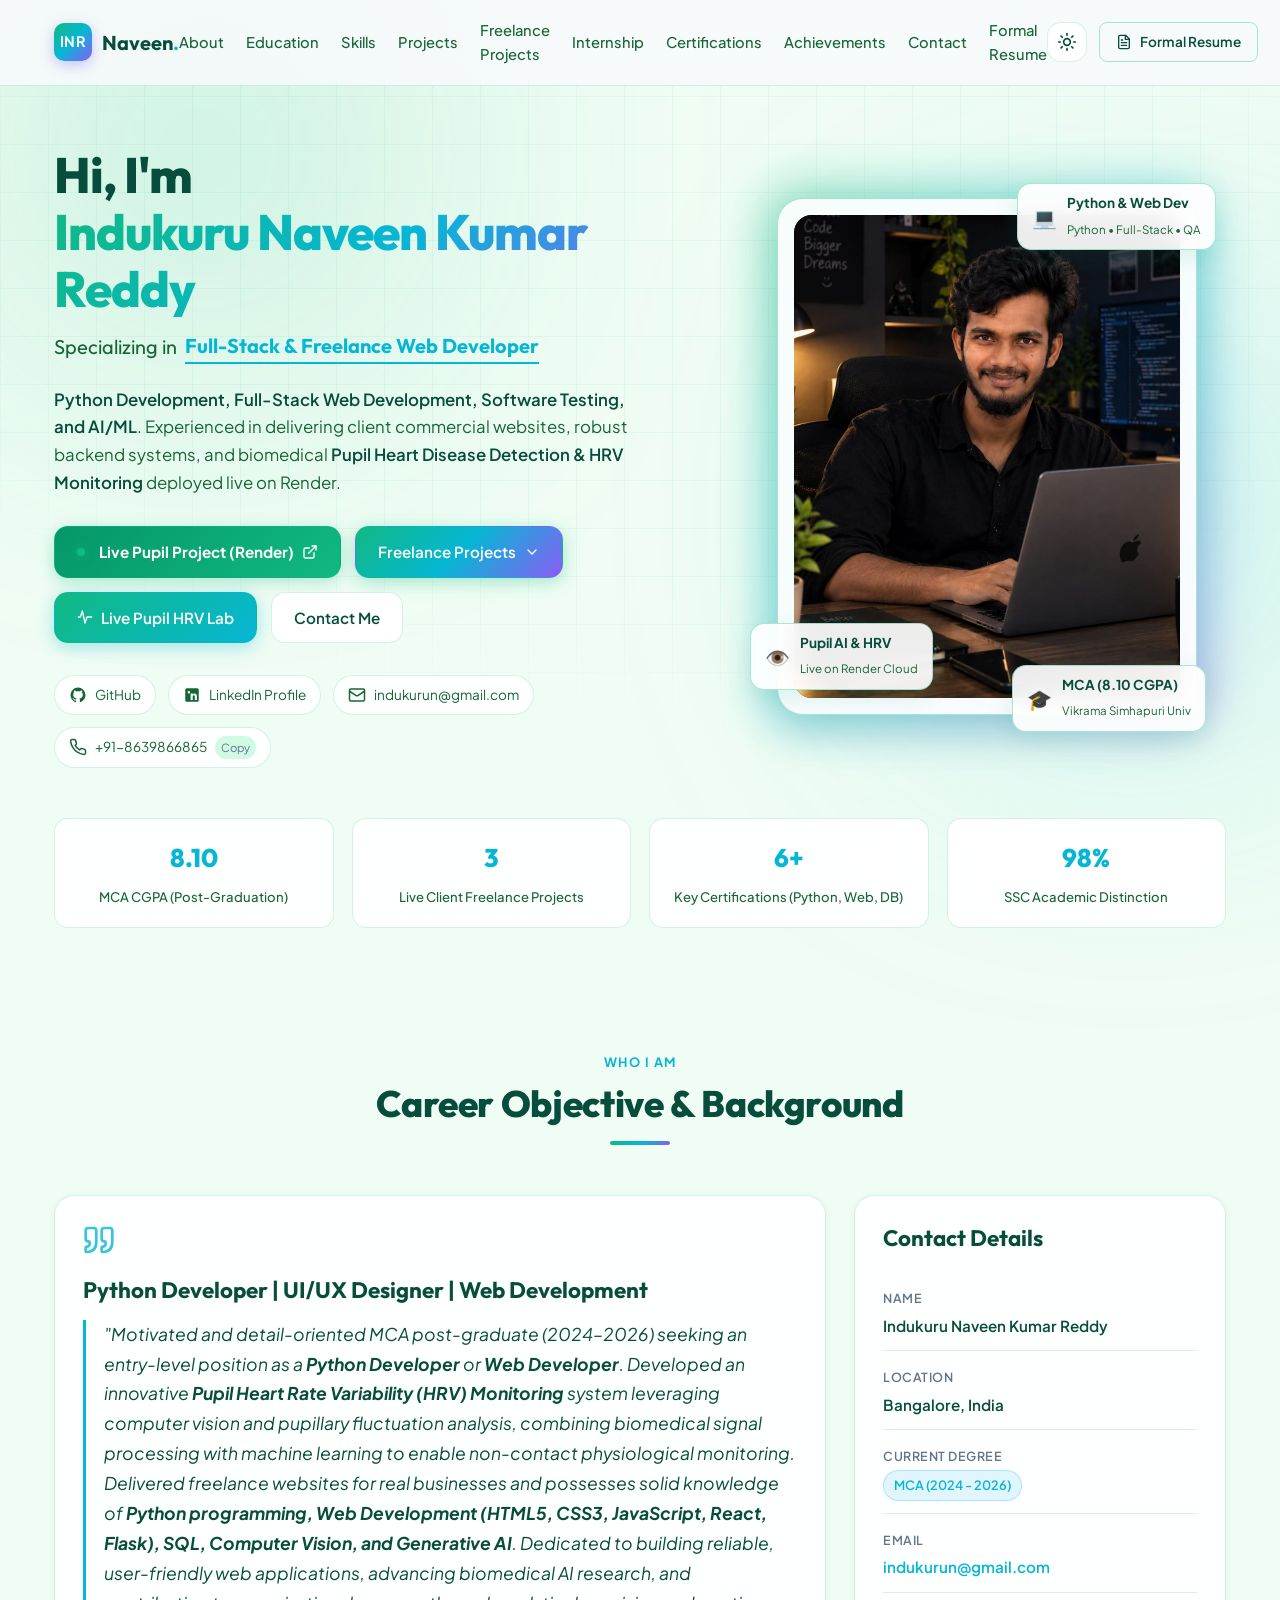
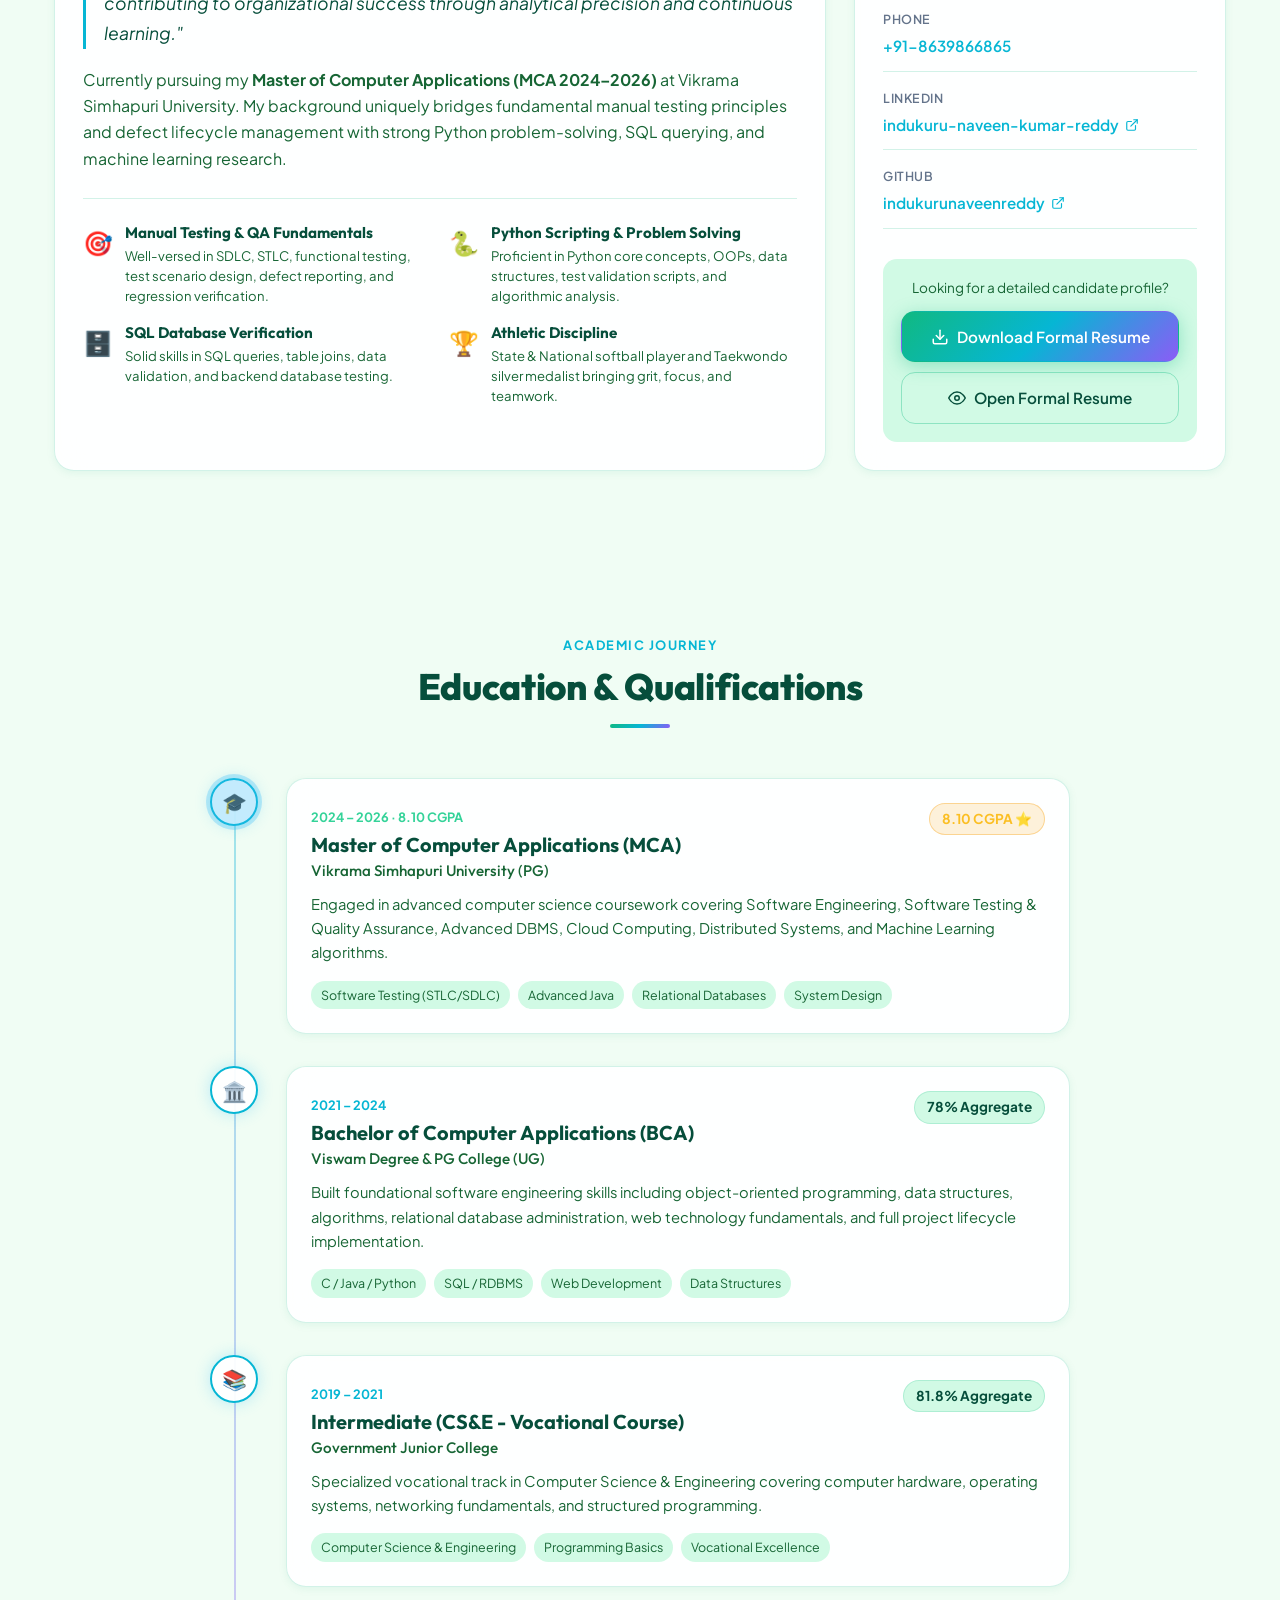
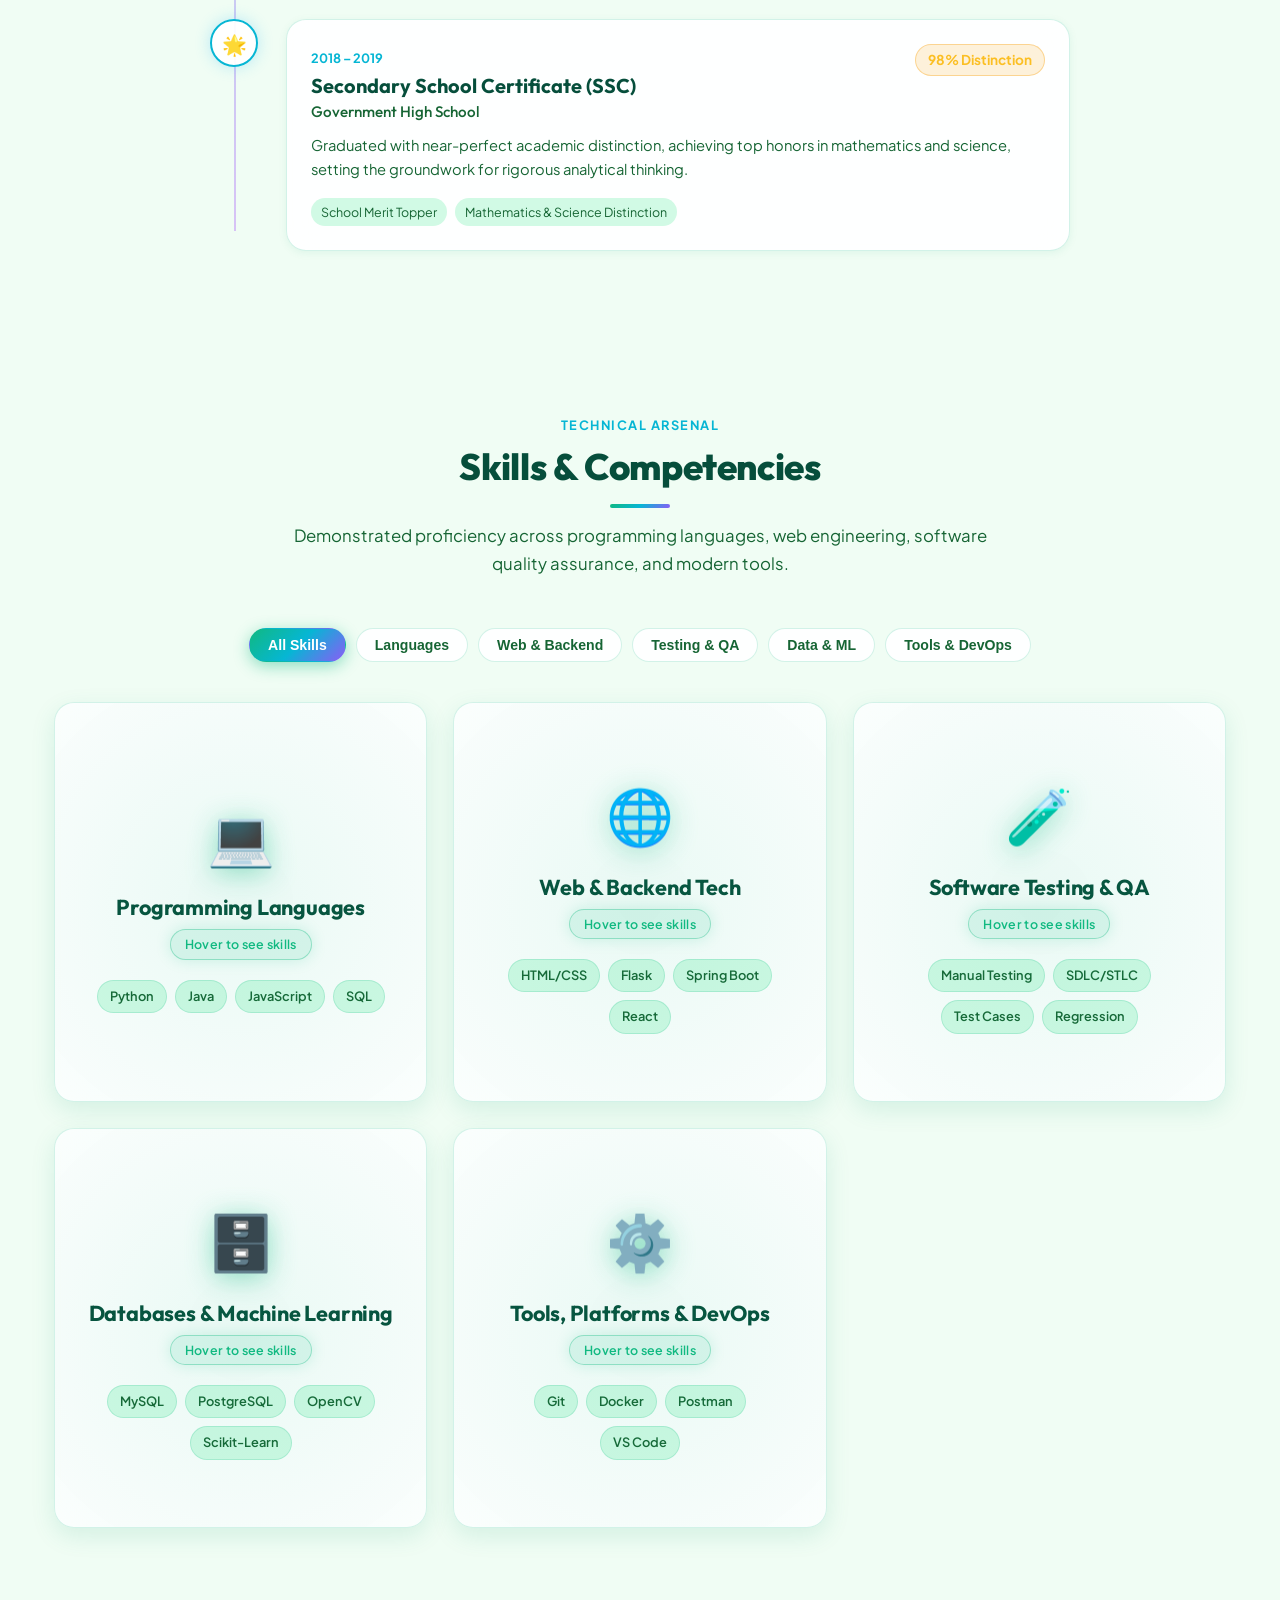
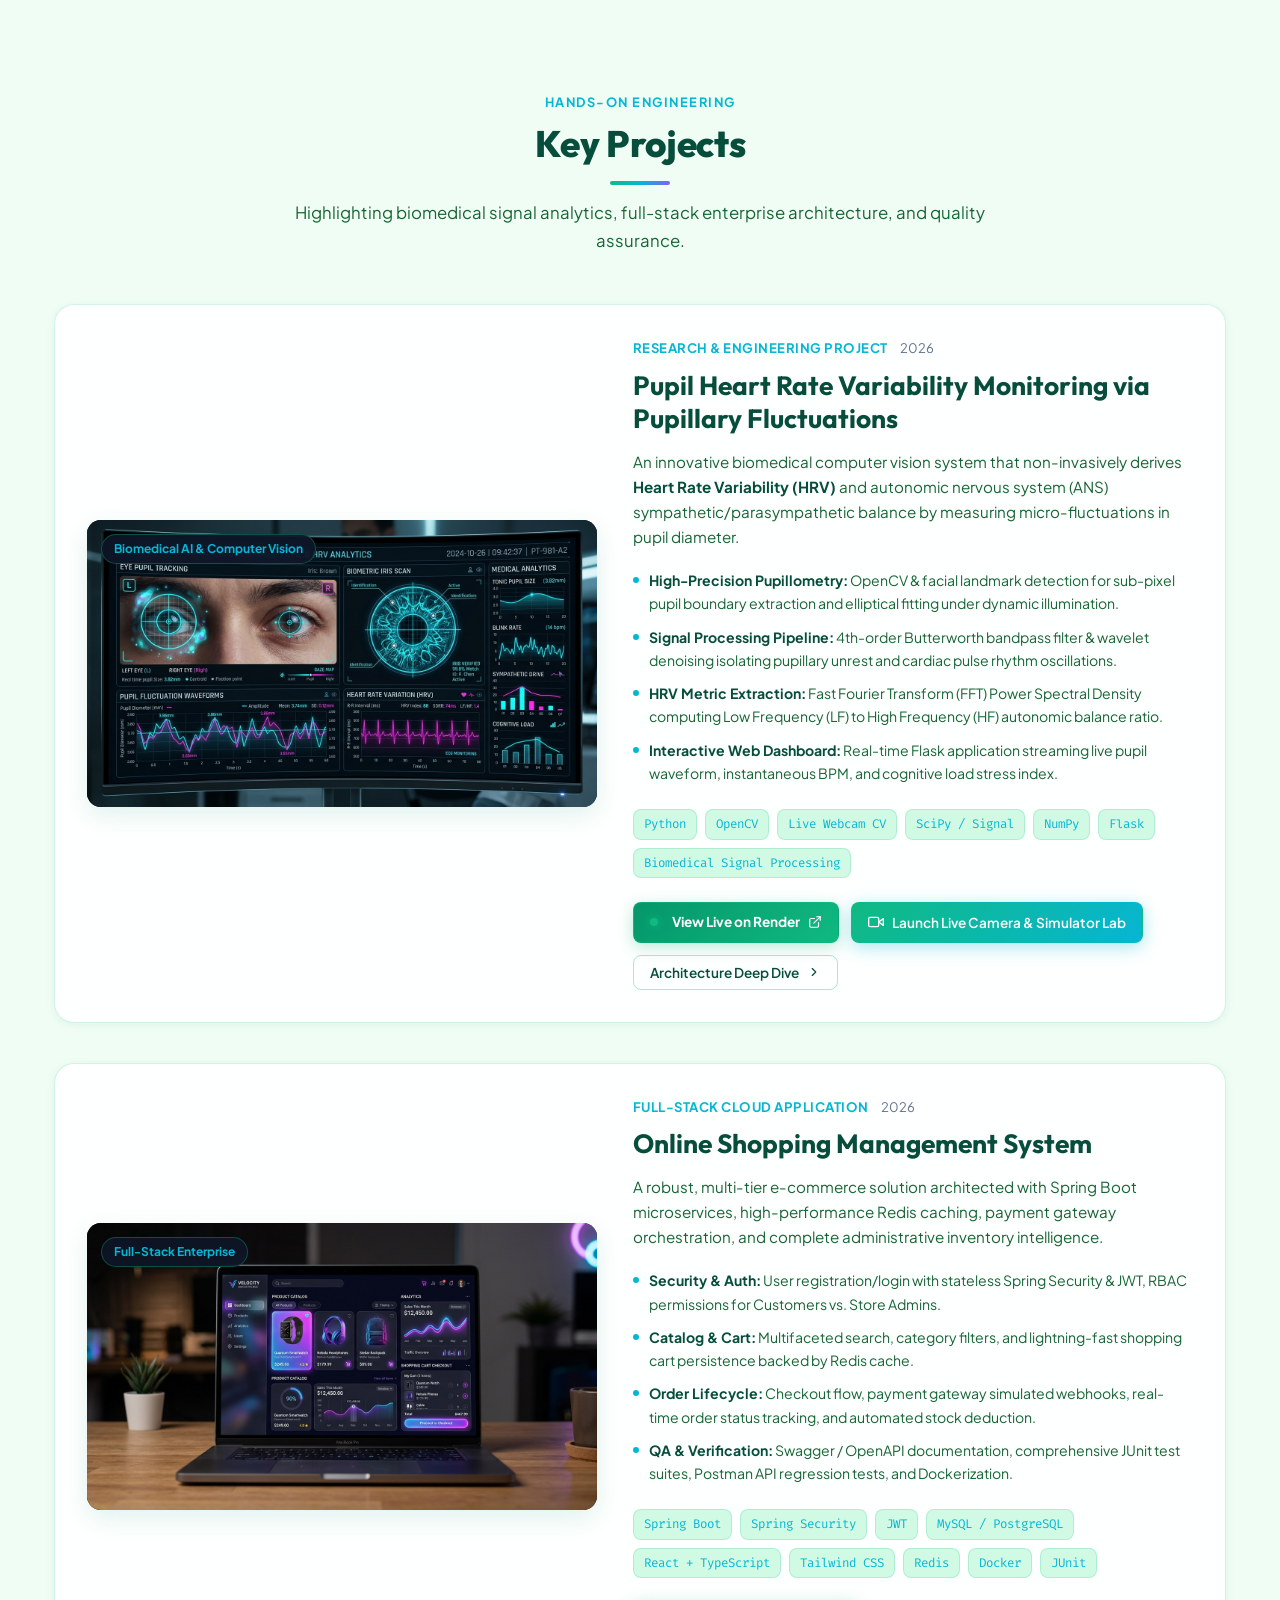
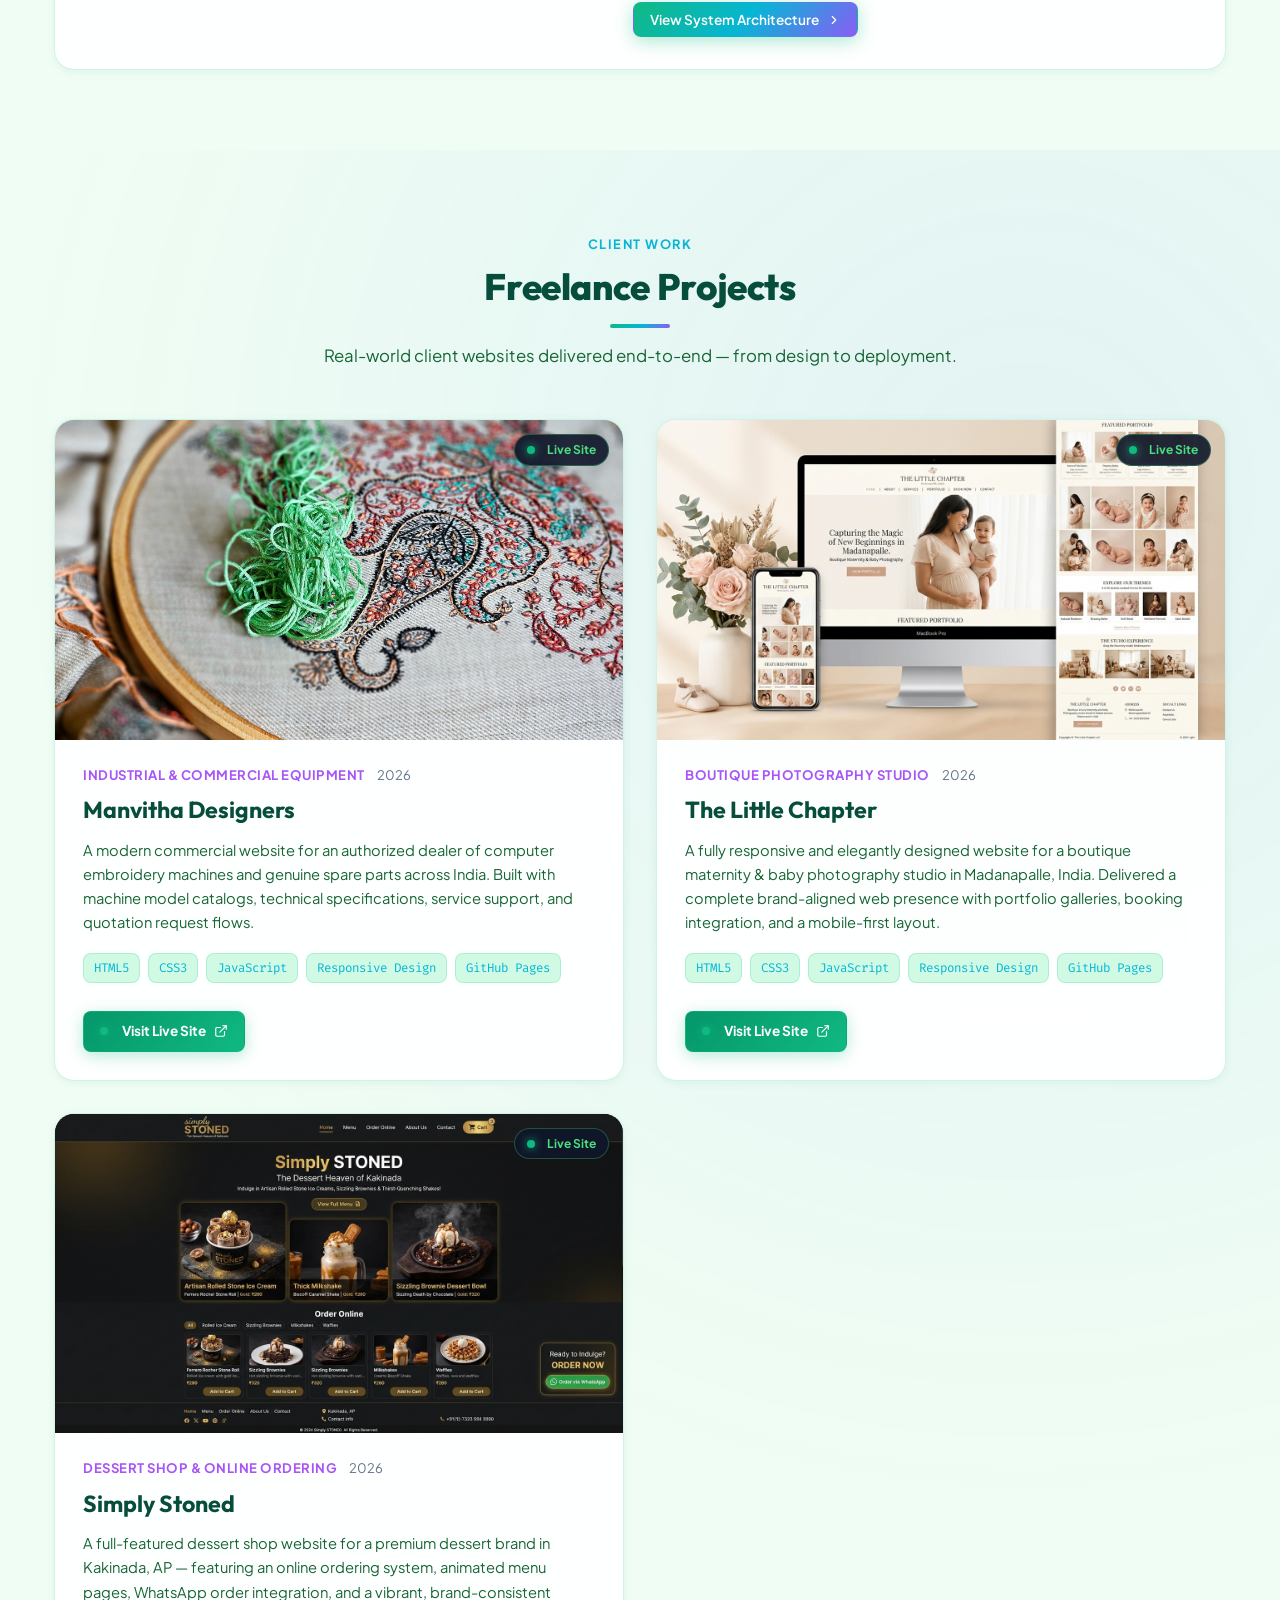
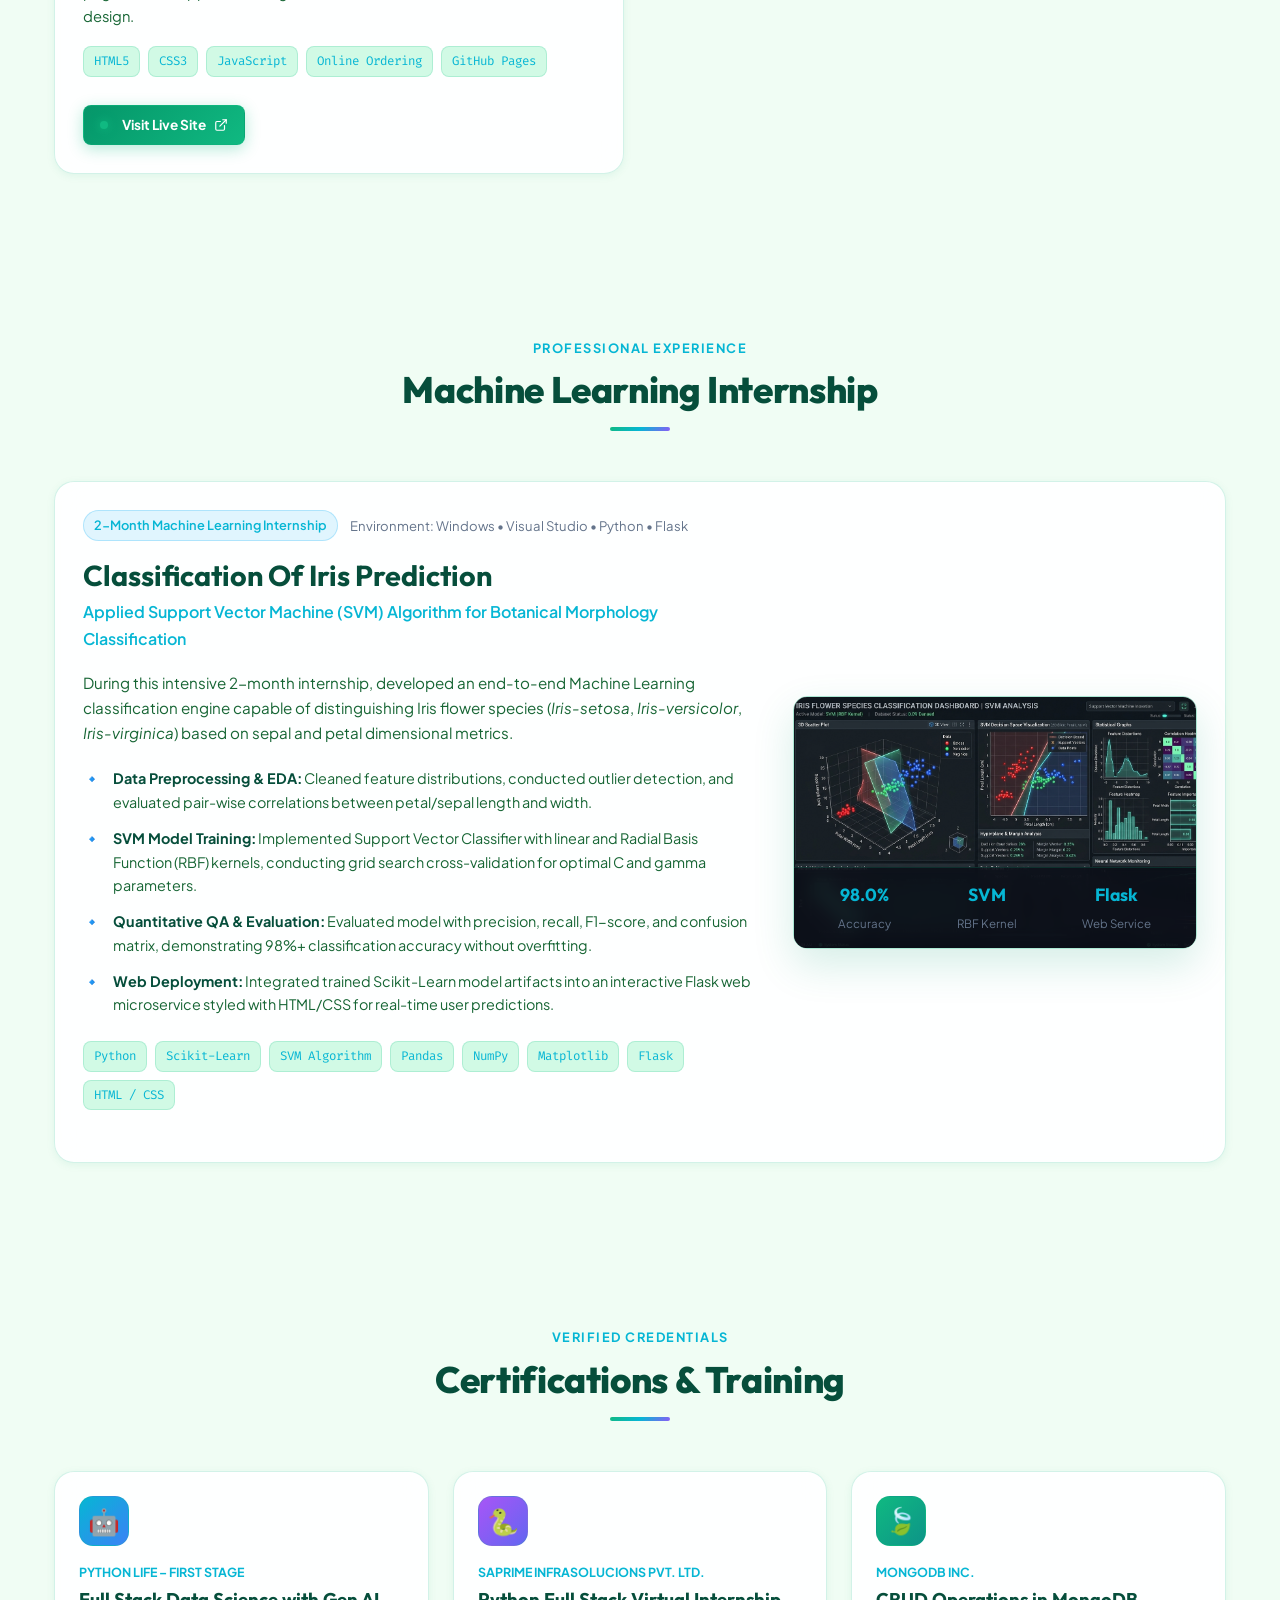
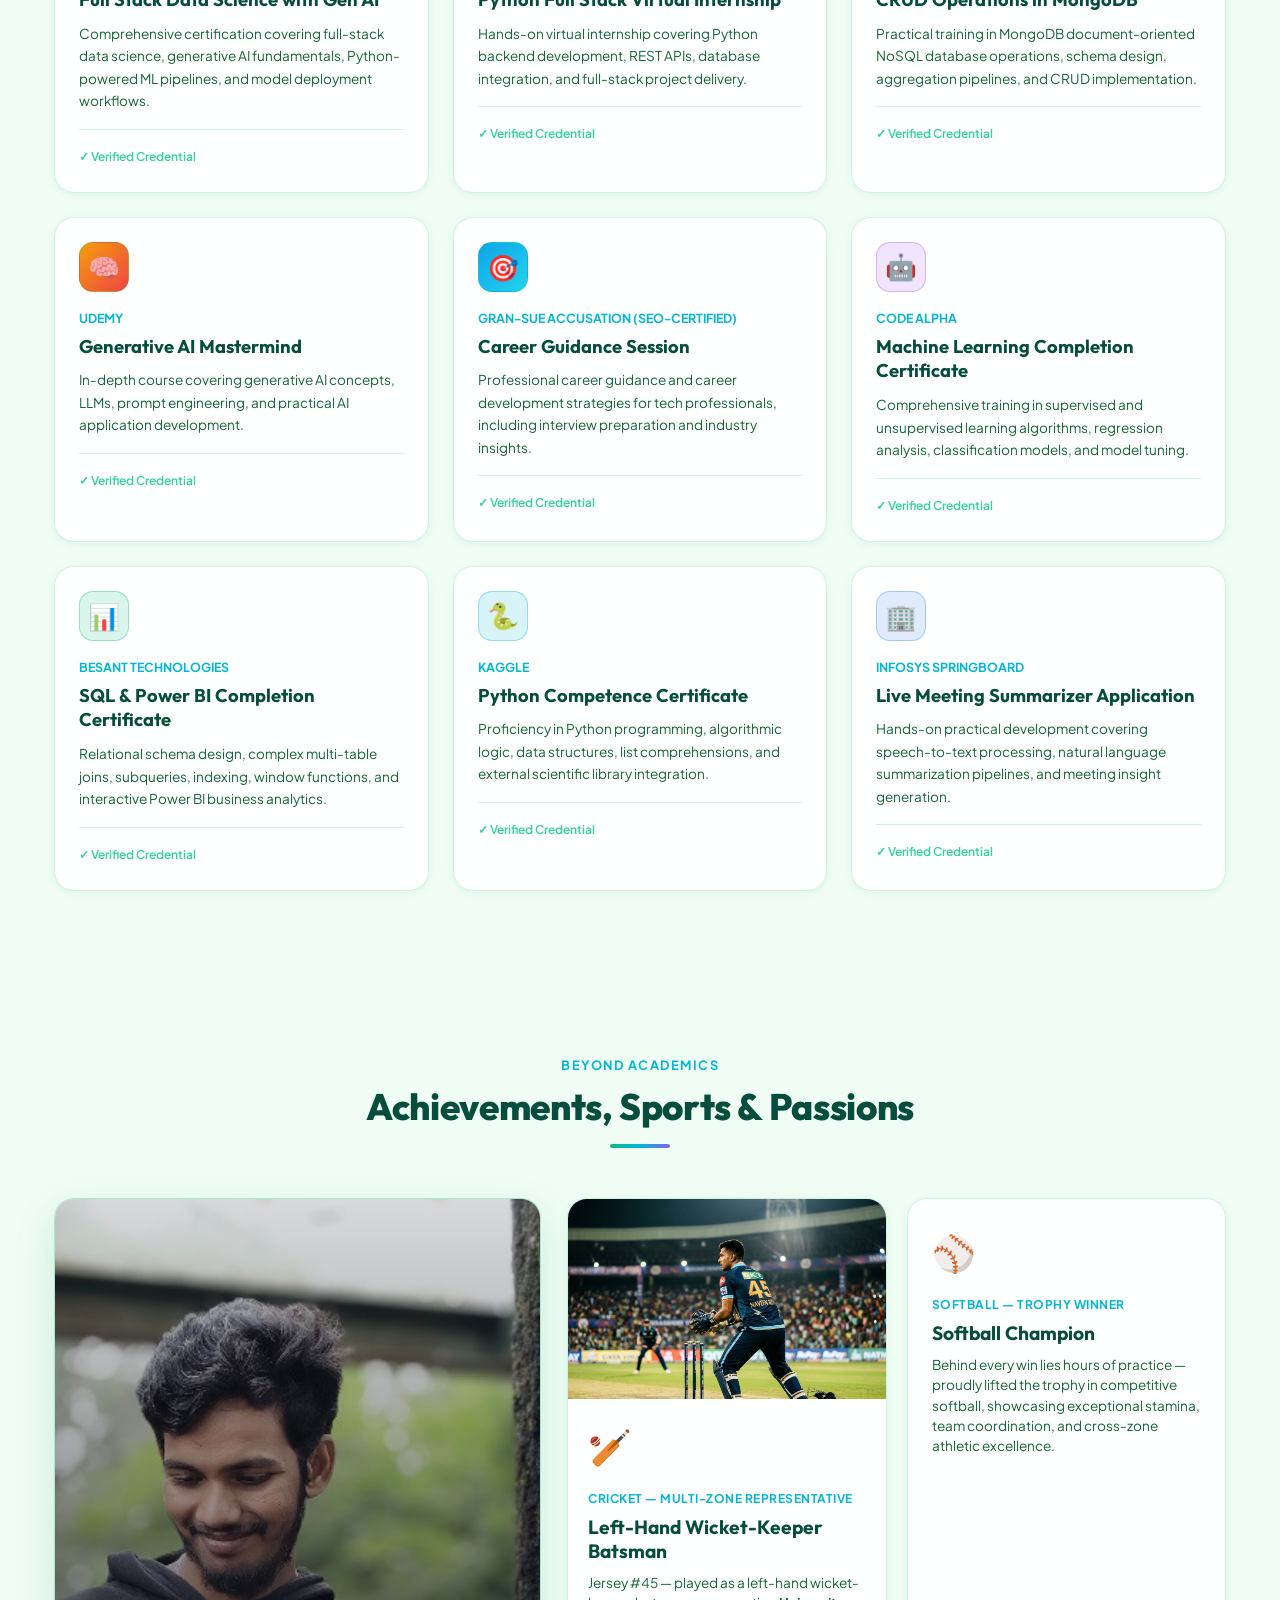
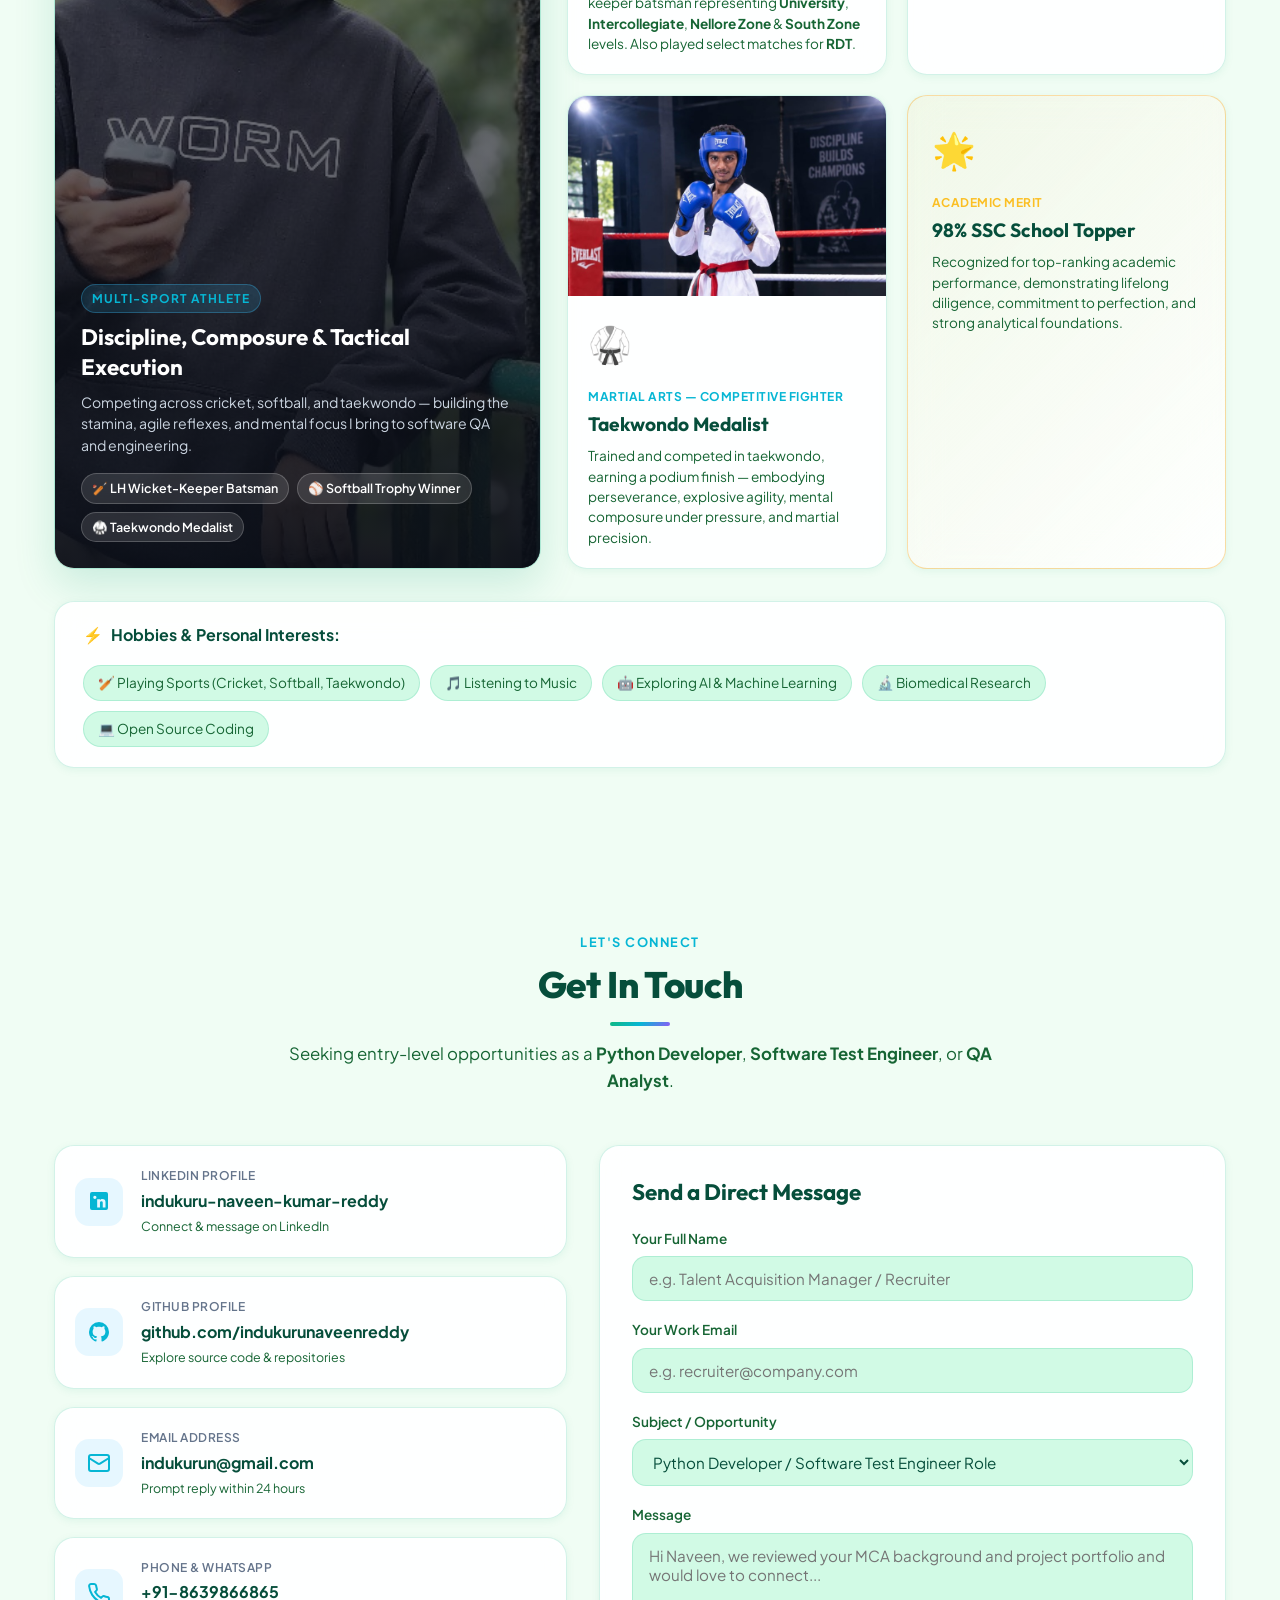
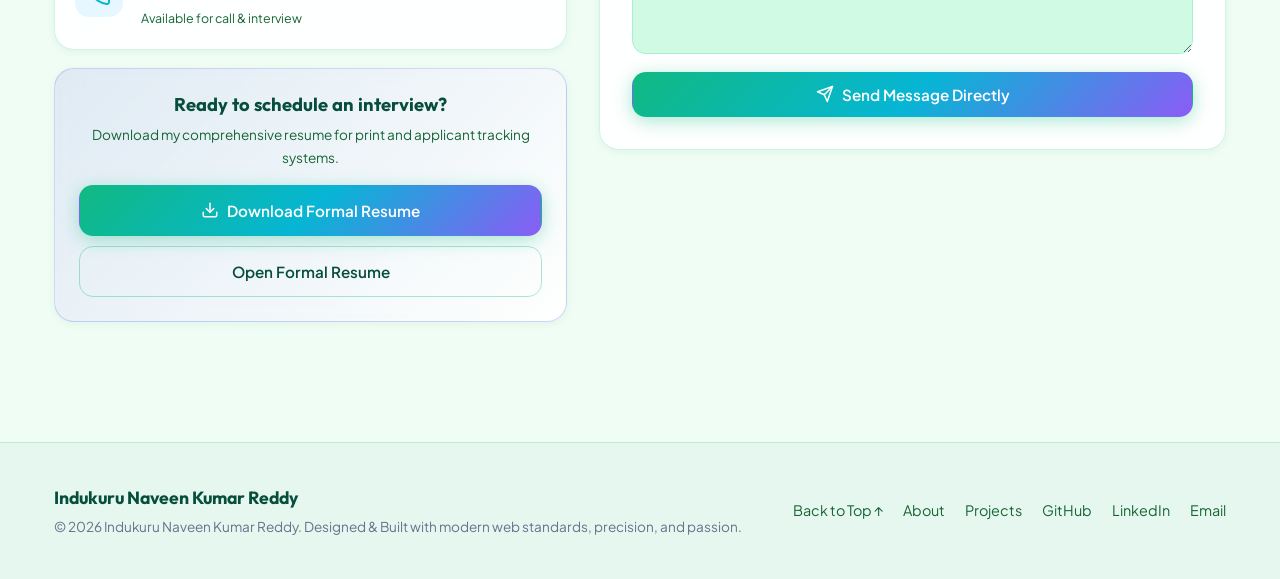
==== commit 9c04e6fb: "Update live client freelance projects metric count to 3" ====
--- a/index.html
+++ b/index.html
@@ -172,7 +172,7 @@
           <span class="metric-label">MCA CGPA (Post-Graduation)</span>
         </div>
         <div class="metric-card">
-          <span class="metric-number">2</span>
+          <span class="metric-number">3</span>
           <span class="metric-label">Live Client Freelance Projects</span>
         </div>
         <div class="metric-card">
@@ -851,7 +851,7 @@
             </div>
           </article>
 
-          <!-- Freelance Project 2: Simply Stoned -->
+          <!-- Freelance Project 3: Simply Stoned -->
           <article class="freelance-card glass-card">
             <div class="freelance-img-wrapper">
               <img src="assets/freelance_simplystoned.jpg" alt="Simply Stoned - Dessert Shop Website with Online Ordering" class="freelance-img" loading="lazy">
@@ -1667,6 +1667,9 @@
                 <strong>Pupil Heart Rate Variability (HRV) Monitoring System</strong>
                 <span>Featured Research Project &bull; 2026</span>
               </div>
+              <div style="font-size: 0.86rem; margin: 2px 0 6px;">
+                <a href="https://pupil-heart-disease-detection-vebg.onrender.com/" target="_blank" rel="noopener noreferrer" style="color: var(--accent); text-decoration: underline;"><strong>Live Render App:</strong> https://pupil-heart-disease-detection-vebg.onrender.com/</a>
+              </div>
               <p style="font-size: 0.88rem; margin: 4px 0 6px; color: var(--text-secondary);">
                 Developed a non-contact biomedical monitoring system that estimates Heart Rate Variability (HRV) through real-time pupillary fluctuation analysis captured via standard webcams, bridging computer vision, signal processing, and machine learning.
               </p>
--- a/style.css
+++ b/style.css
@@ -2657,6 +2657,7 @@
   padding: 40px;
   border-radius: var(--radius-md);
   box-shadow: 0 4px 20px rgba(0, 0, 0, 0.15);
+  border: 2px solid #0f172a;
   font-family: 'Plus Jakarta Sans', sans-serif;
   line-height: 1.5;
 }
@@ -2786,7 +2787,7 @@
    ========================================================================== */
 @page {
   size: A4 portrait;
-  margin: 12mm 14mm;
+  margin: 8mm 10mm;
 }
 
 @media print {
@@ -2795,8 +2796,8 @@
     color: #000000 !important;
     padding: 0 !important;
     margin: 0 !important;
-    font-size: 9.6pt !important;
-    line-height: 1.45 !important;
+    font-size: 10.5pt !important;
+    line-height: 1.5 !important;
   }
 
   body>*:not(#resume-modal) {
@@ -2834,13 +2835,17 @@
   #printable-resume {
     display: block !important;
     width: 100% !important;
-    padding: 0 !important;
+    padding: 16px 22px !important;
     margin: 0 !important;
     background: #ffffff !important;
     color: #000000 !important;
     box-shadow: none !important;
-    font-size: 9pt !important;
-    line-height: 1.35 !important;
+    border: 2px solid #000000 !important;
+    border-radius: 0 !important;
+    -webkit-box-decoration-break: clone !important;
+    box-decoration-break: clone !important;
+    font-size: 10.5pt !important;
+    line-height: 1.5 !important;
   }
 
   #printable-resume * {
@@ -2850,69 +2855,69 @@
 
   #printable-resume .resume-header {
     border-bottom: 1.5px solid #000 !important;
-    padding-bottom: 6px !important;
+    padding-bottom: 10px !important;
+    margin-bottom: 14px !important;
+    text-align: center !important;
+  }
+
+  #printable-resume .resume-name {
+    font-size: 2.1rem !important;
+    margin-bottom: 3px !important;
+    color: #000 !important;
+  }
+
+  #printable-resume .resume-title-sub {
+    font-size: 1.1rem !important;
+    margin-bottom: 6px !important;
+    color: #000 !important;
+  }
+
+  #printable-resume .resume-contact-line {
+    font-size: 9.2pt !important;
+    gap: 8px 16px !important;
+    margin-bottom: 3px !important;
+    color: #333 !important;
+  }
+
+  #printable-resume .resume-sec {
+    margin-bottom: 14px !important;
+  }
+
+  #printable-resume .resume-sec-title {
+    font-size: 1.05rem !important;
+    border-bottom: 1.5px solid #000 !important;
+    padding-bottom: 3px !important;
     margin-bottom: 8px !important;
-    text-align: center !important;
-  }
-
-  #printable-resume .resume-name {
-    font-size: 1.7rem !important;
-    margin-bottom: 2px !important;
-    color: #000 !important;
-  }
-
-  #printable-resume .resume-title-sub {
-    font-size: 0.95rem !important;
-    margin-bottom: 4px !important;
-    color: #000 !important;
-  }
-
-  #printable-resume .resume-contact-line {
-    font-size: 0.8rem !important;
-    gap: 6px 12px !important;
-    margin-bottom: 2px !important;
-    color: #333 !important;
-  }
-
-  #printable-resume .resume-sec {
-    margin-bottom: 8px !important;
-  }
-
-  #printable-resume .resume-sec-title {
-    font-size: 0.88rem !important;
-    border-bottom: 1.2px solid #000 !important;
-    padding-bottom: 2px !important;
-    margin-bottom: 5px !important;
     text-transform: uppercase !important;
     color: #000 !important;
   }
 
   #printable-resume .resume-item {
-    margin-bottom: 5px !important;
+    margin-bottom: 12px !important;
     break-inside: avoid !important;
     page-break-inside: avoid !important;
   }
 
   #printable-resume .resume-item-top {
-    font-size: 0.86rem !important;
-    margin-bottom: 1px !important;
+    font-size: 10.2pt !important;
+    margin-bottom: 2px !important;
   }
 
   #printable-resume .resume-item-sub {
-    font-size: 0.8rem !important;
-    margin-bottom: 2px !important;
-    line-height: 1.32 !important;
+    font-size: 9.4pt !important;
+    margin-bottom: 3px !important;
+    line-height: 1.45 !important;
     color: #333 !important;
   }
 
   #printable-resume .resume-bullet-list {
-    padding-left: 18px !important;
+    padding-left: 20px !important;
   }
 
   #printable-resume .resume-bullet-list li {
-    font-size: 0.8rem !important;
-    line-height: 1.32 !important;
-    margin-bottom: 2px !important;
+    font-size: 9.6pt !important;
+    line-height: 1.48 !important;
+    margin-bottom: 3px !important;
     color: #222 !important;
   }
 
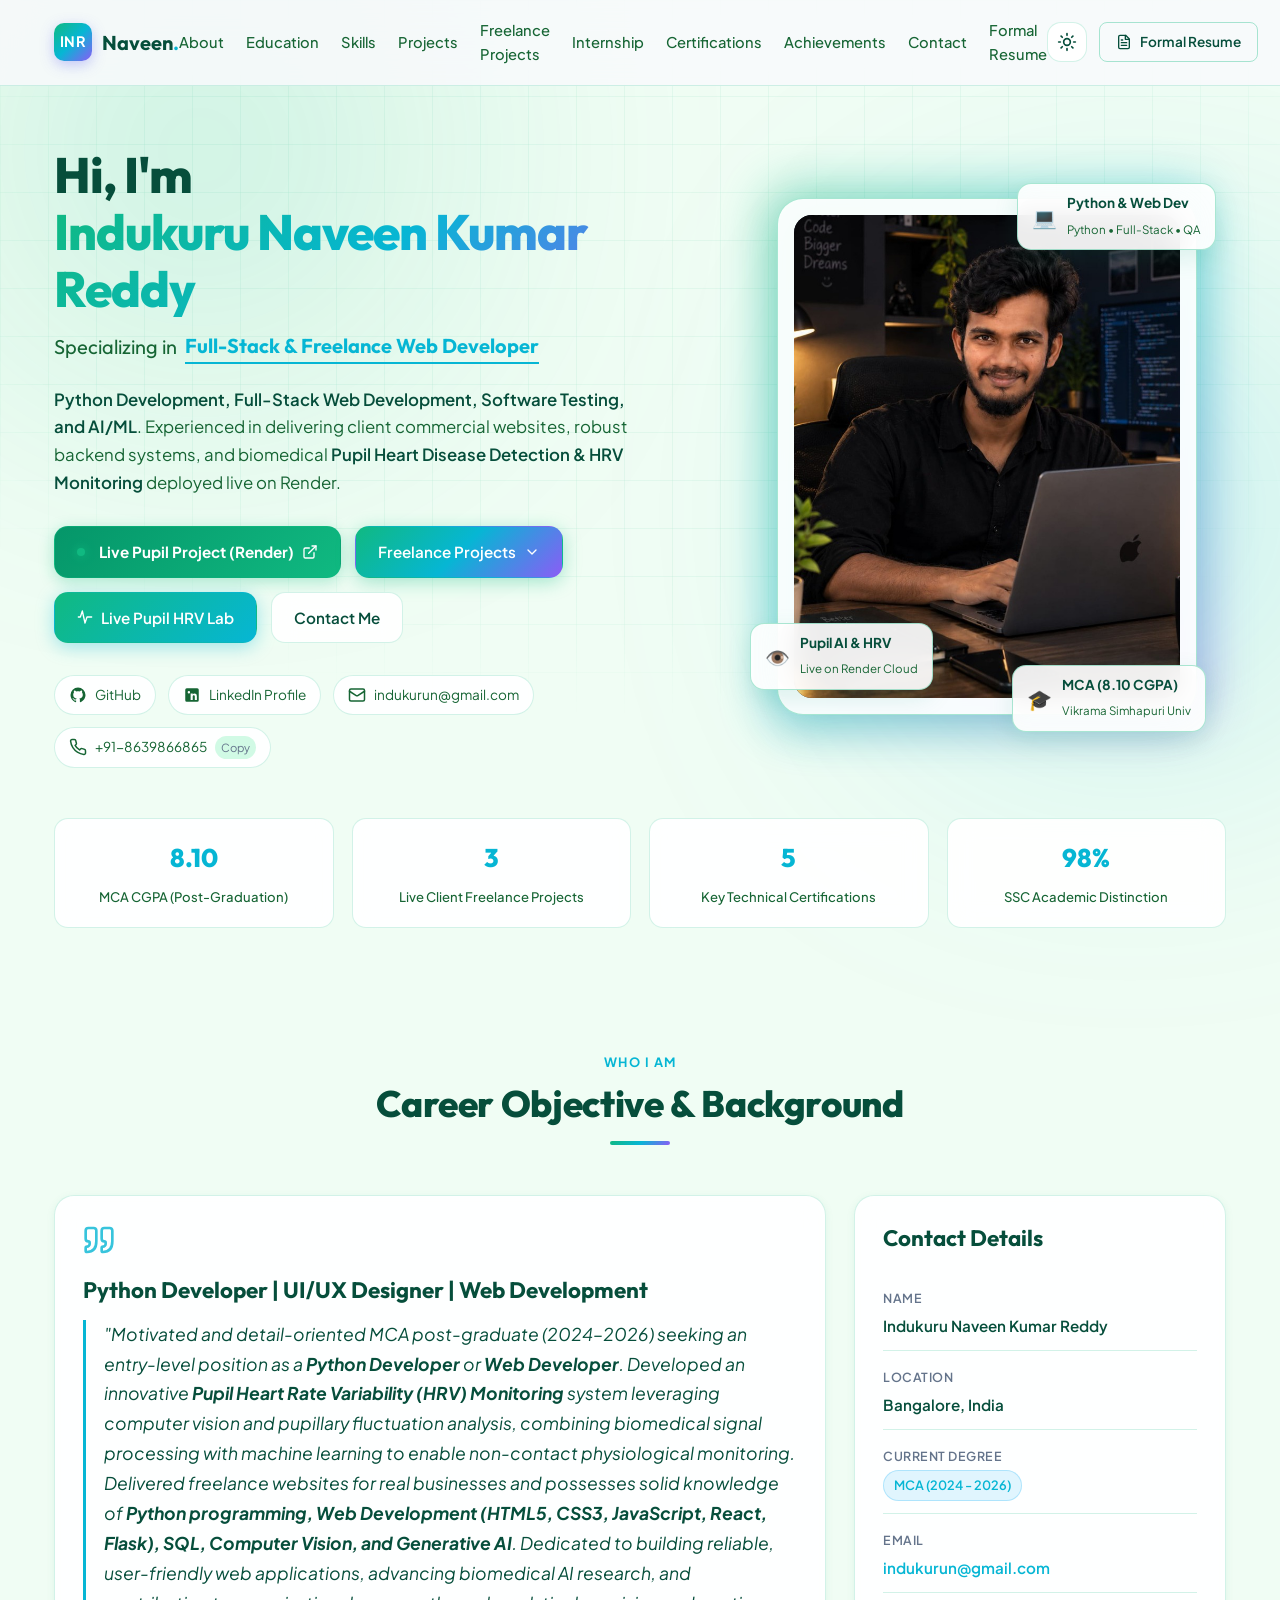
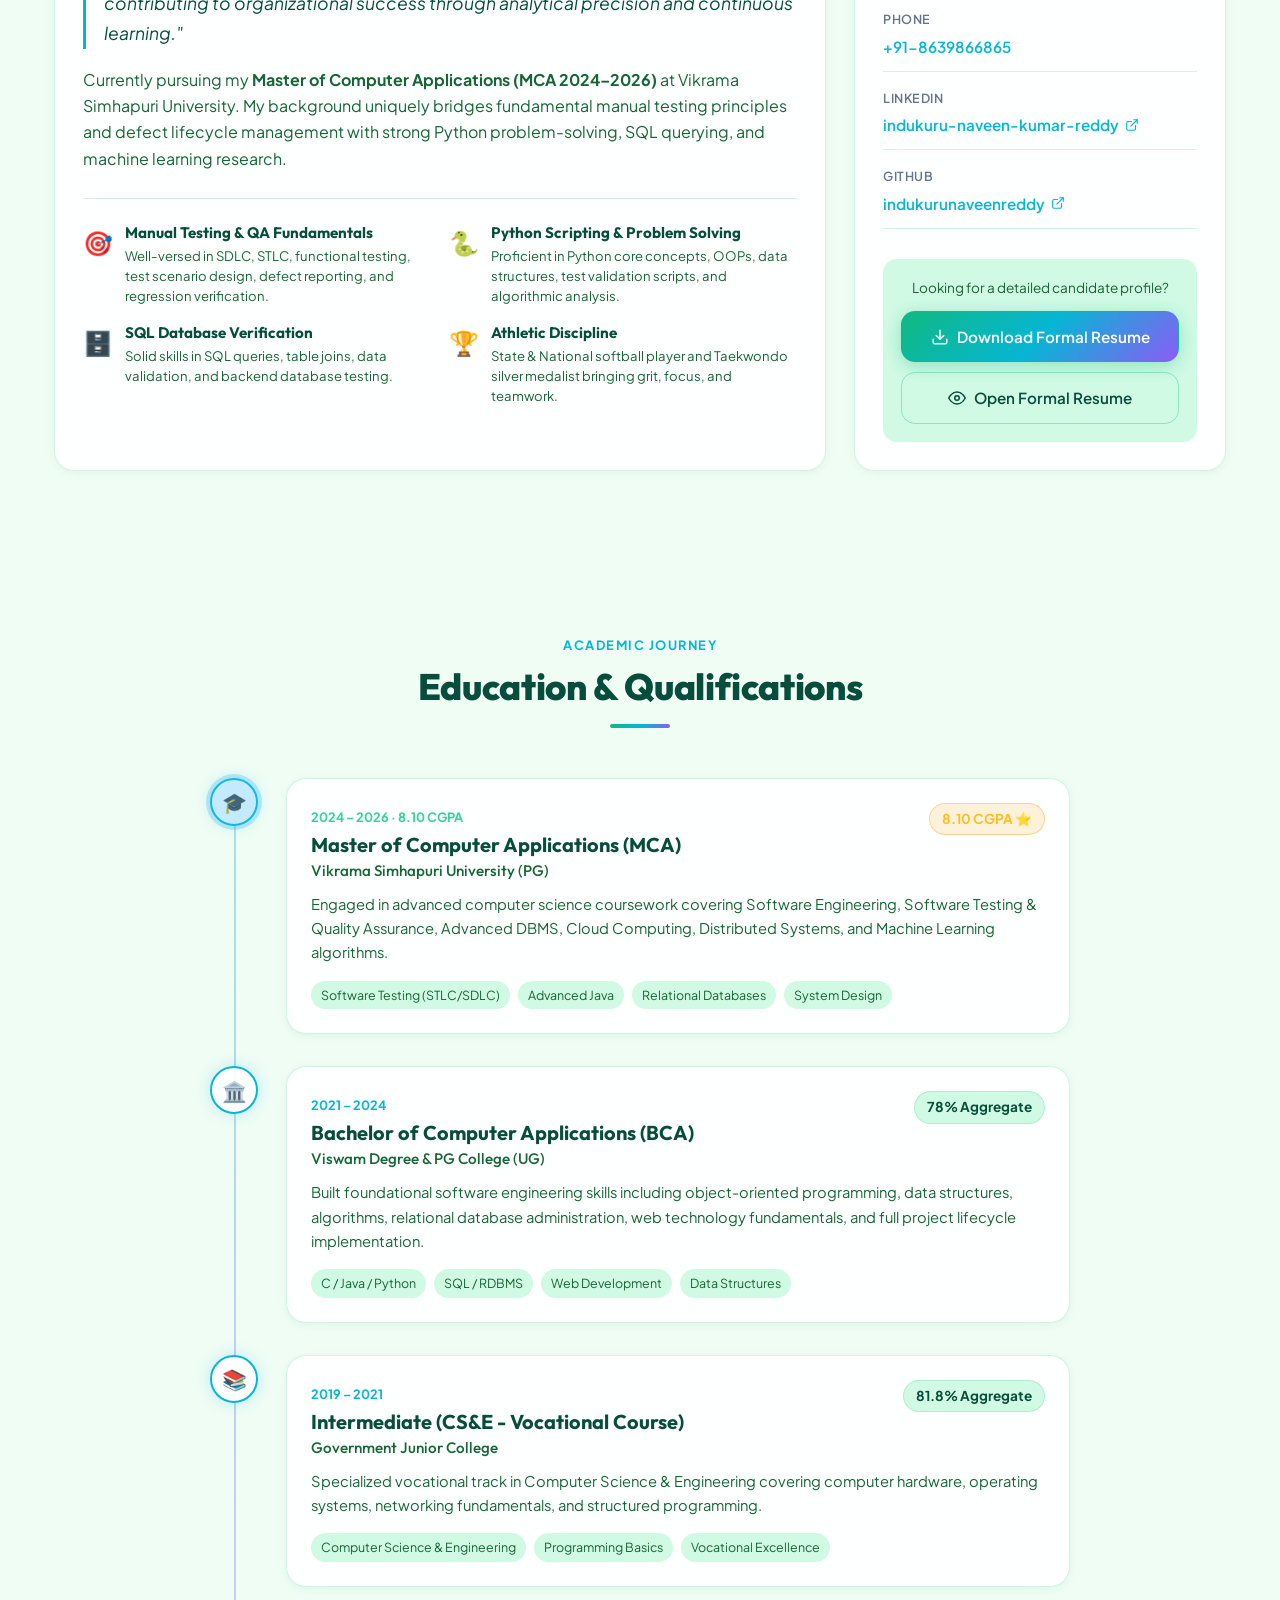
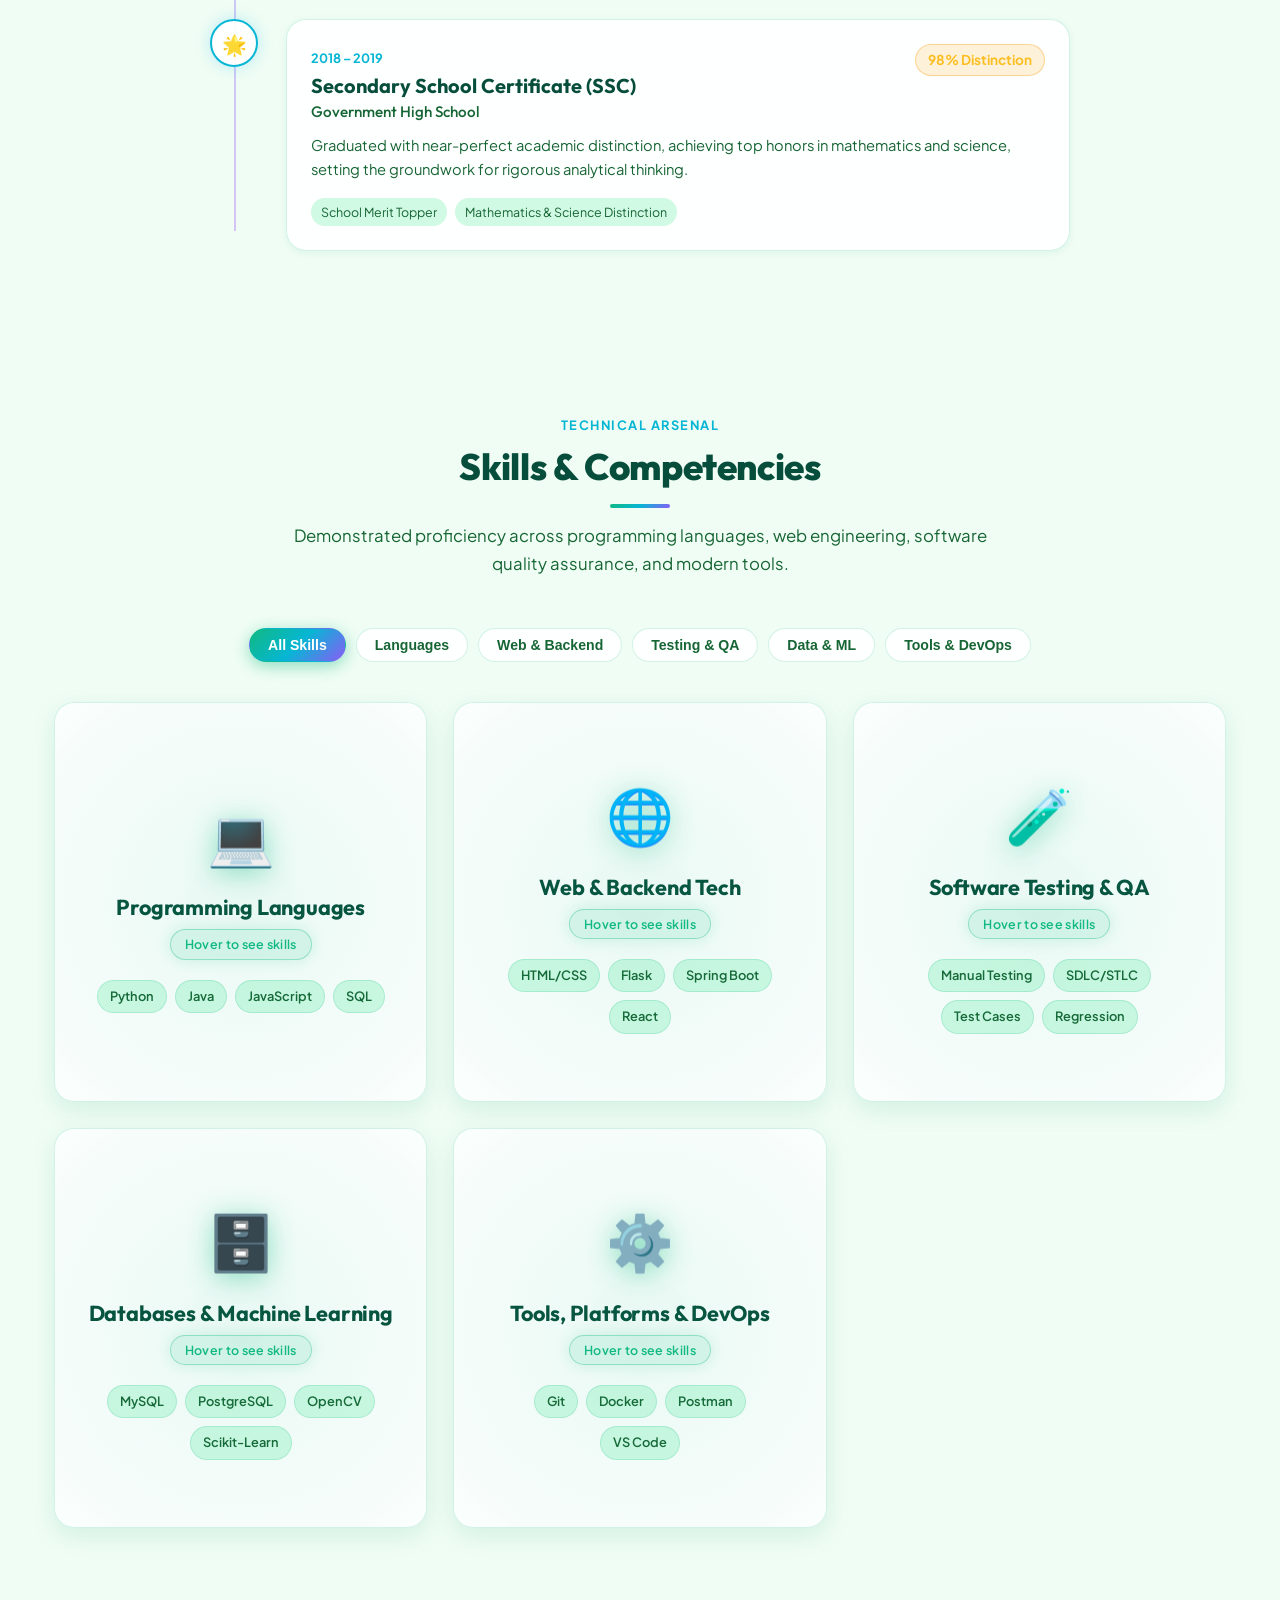
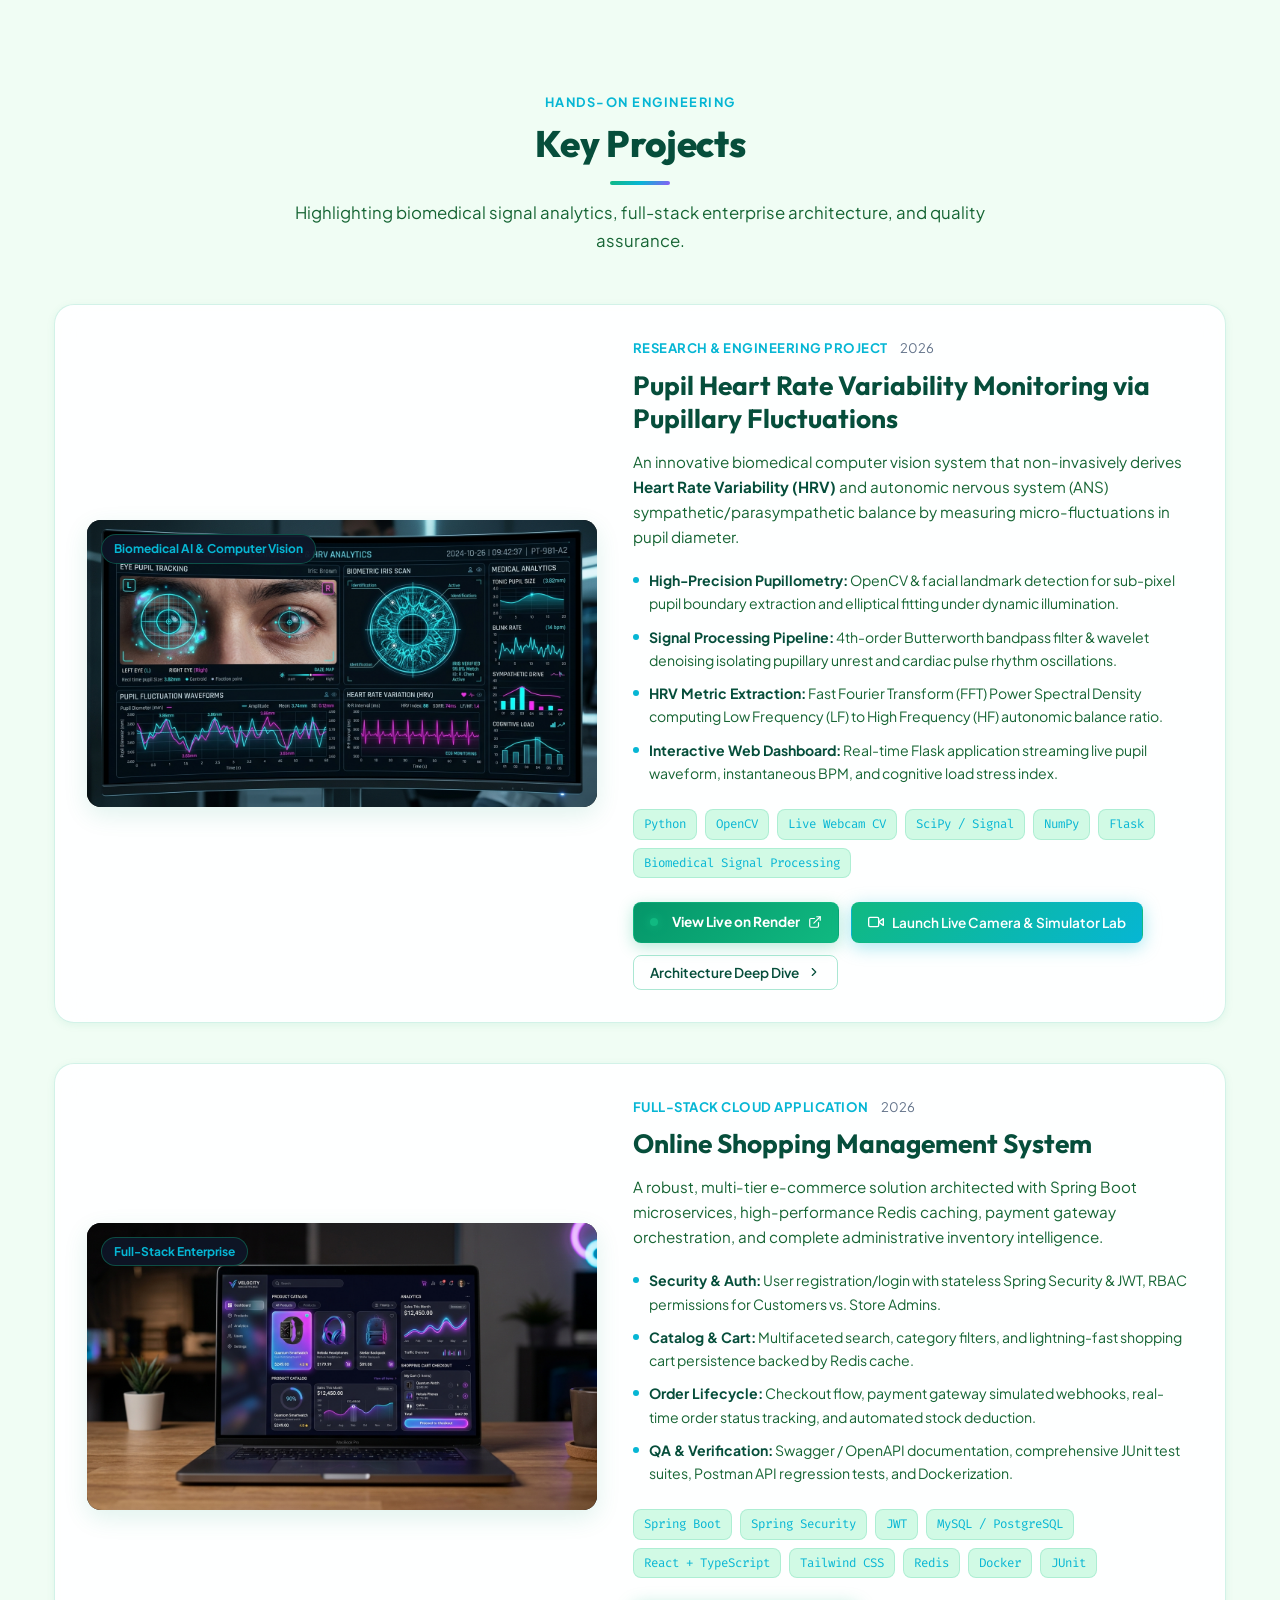
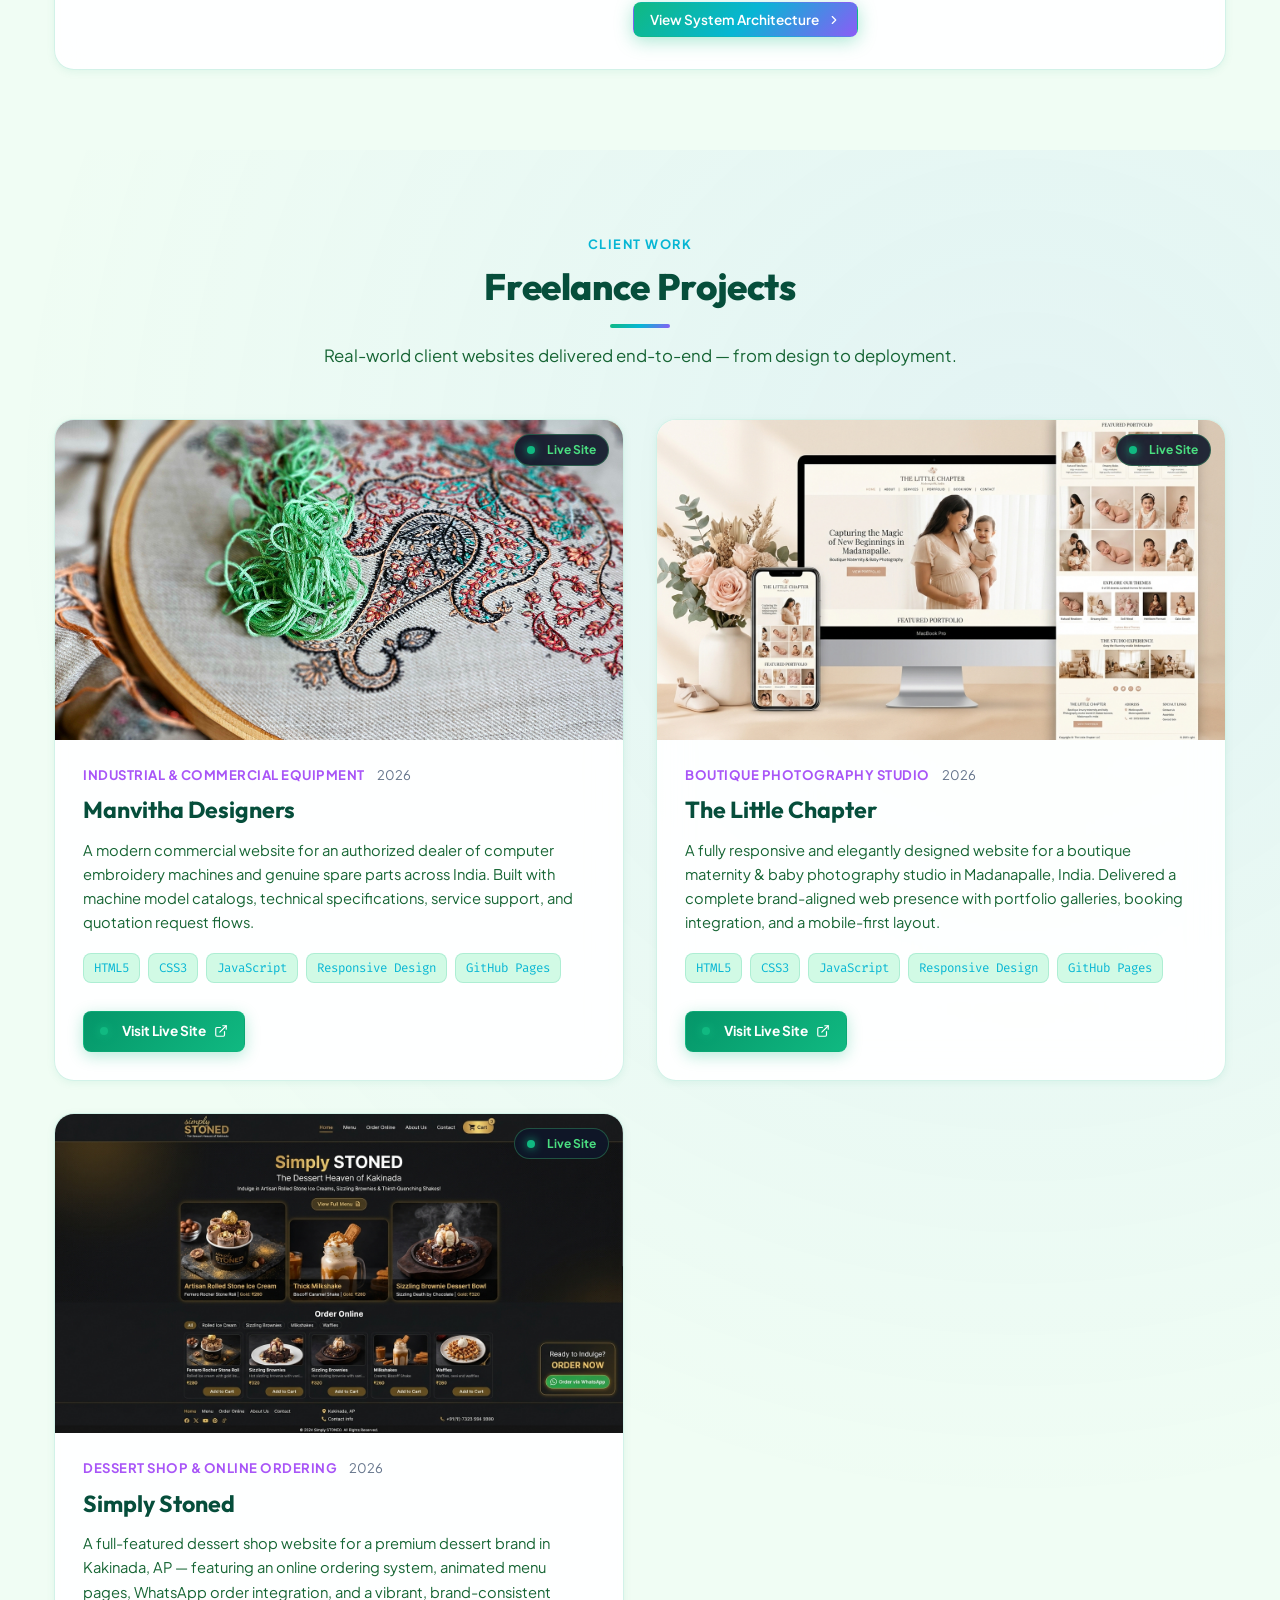
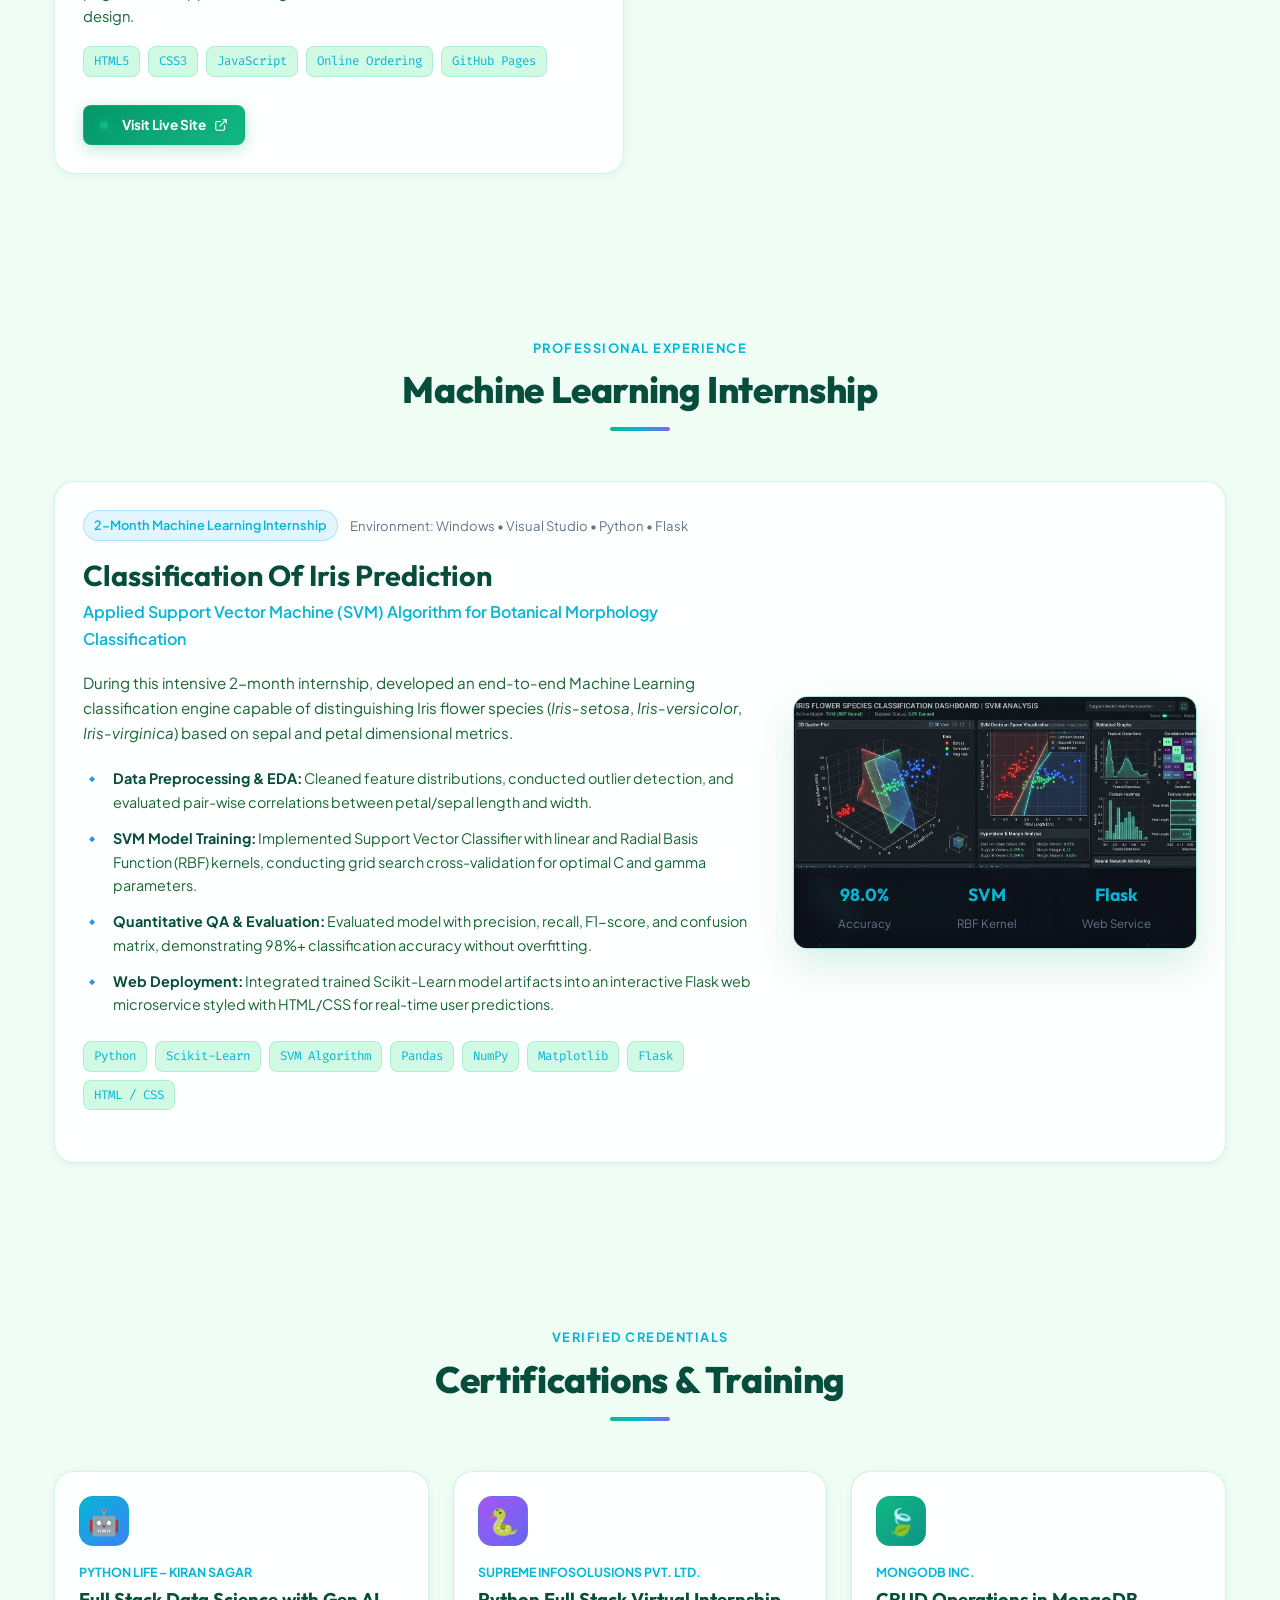
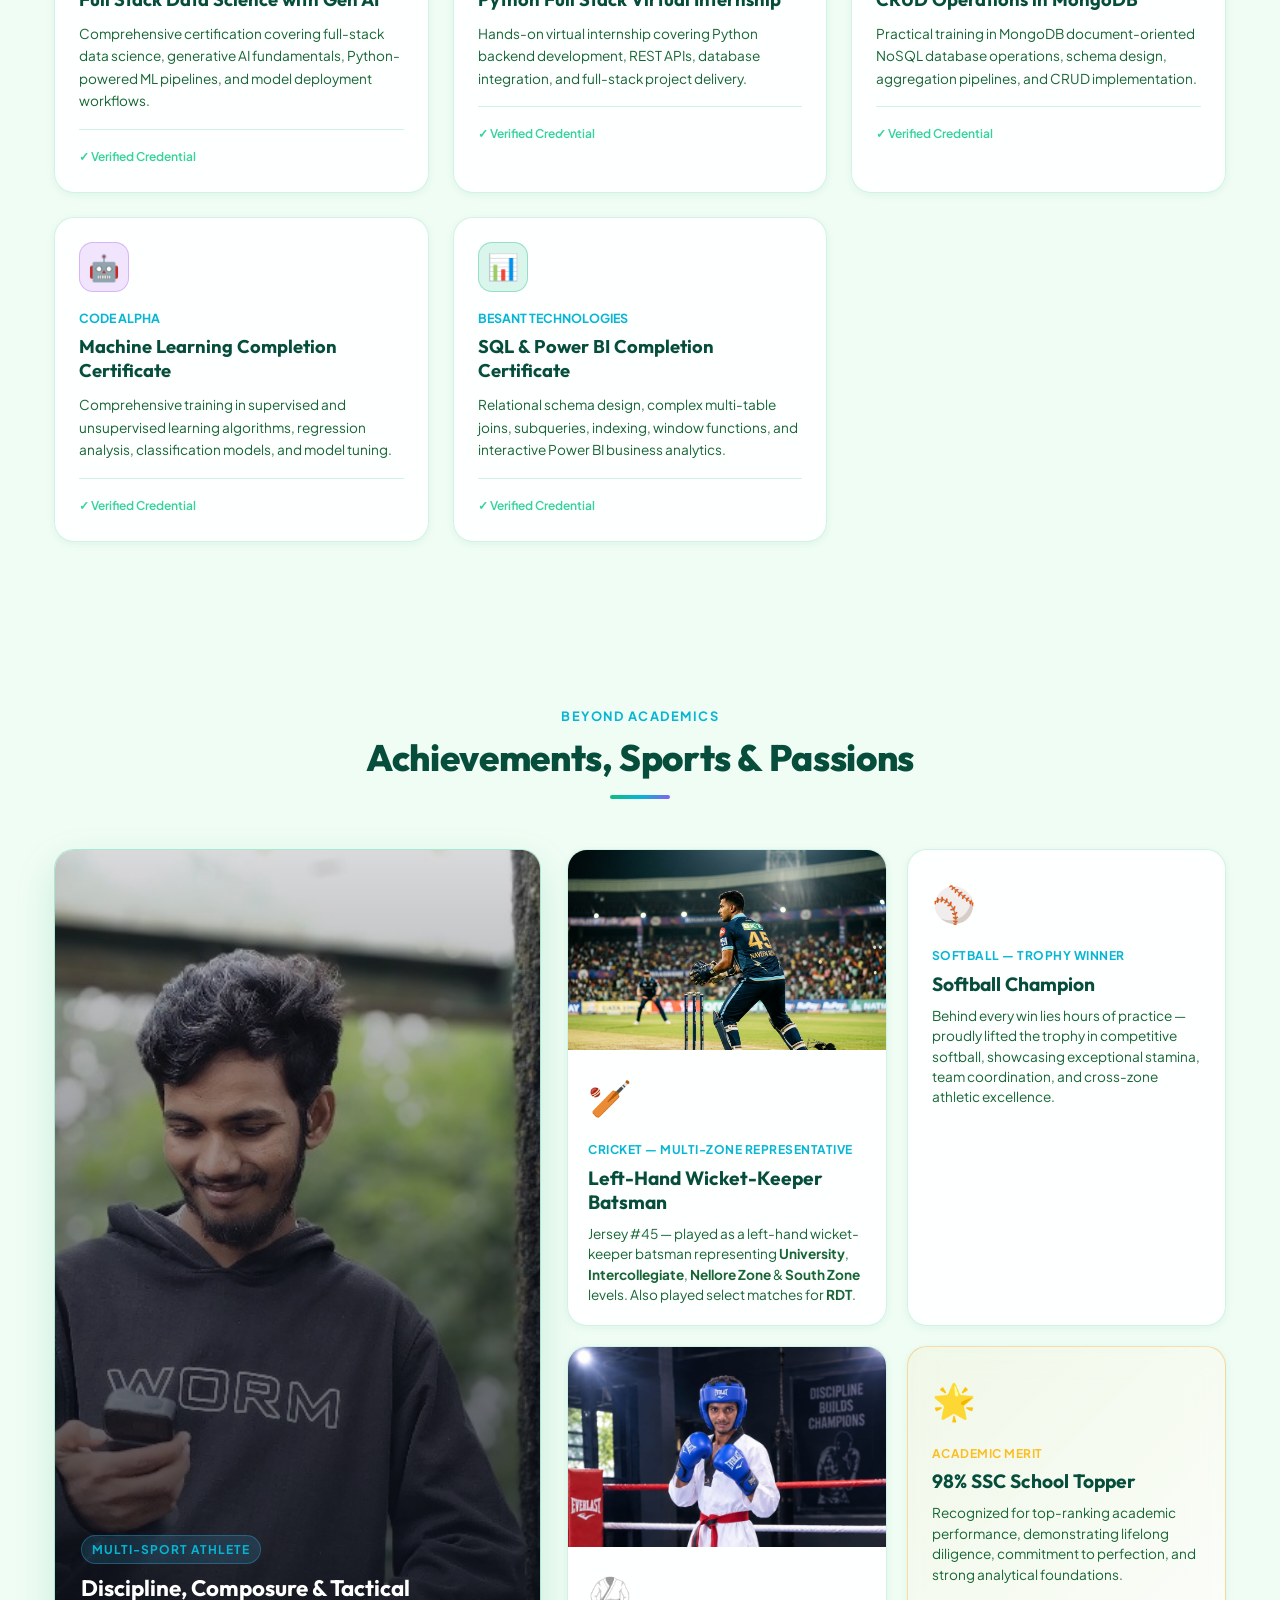
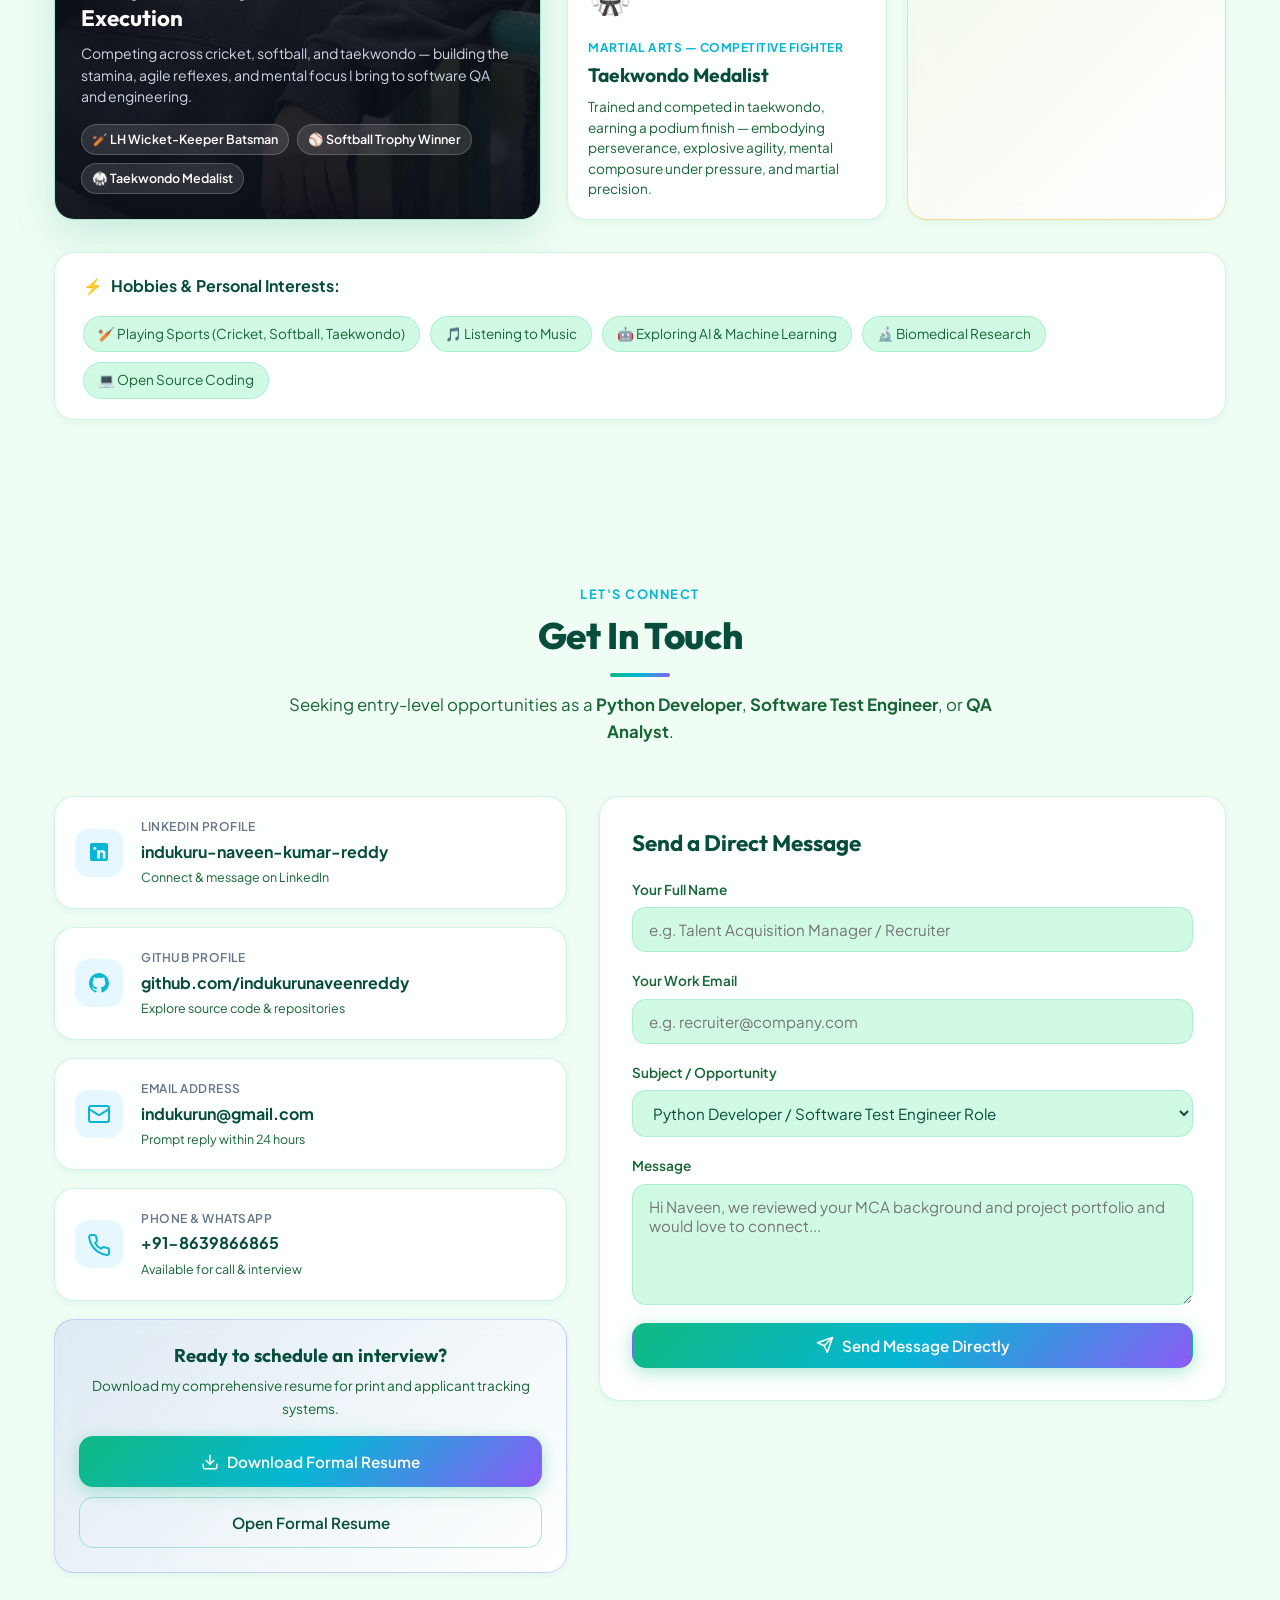
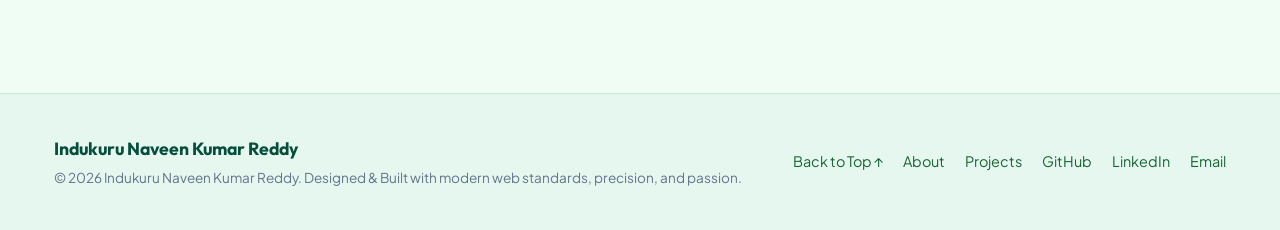
==== commit eeb58ac7: "Curate and retain only top 5 main technical certifications across resume and portfolio" ====
--- a/index.html
+++ b/index.html
@@ -176,8 +176,8 @@
           <span class="metric-label">Live Client Freelance Projects</span>
         </div>
         <div class="metric-card">
-          <span class="metric-number">6+</span>
-          <span class="metric-label">Key Certifications (Python, Web, DB)</span>
+          <span class="metric-number">5</span>
+          <span class="metric-label">Key Technical Certifications</span>
         </div>
         <div class="metric-card">
           <span class="metric-number">98%</span>
@@ -994,7 +994,7 @@
               <span class="cert-emoji">🤖</span>
             </div>
             <div class="cert-info">
-              <span class="cert-issuer">Python Life – First Stage</span>
+              <span class="cert-issuer">Python Life – Kiran Sagar</span>
               <h3 class="cert-name">Full Stack Data Science with Gen AI</h3>
               <p class="cert-summary">
                 Comprehensive certification covering full-stack data science, generative AI fundamentals, Python-powered ML pipelines, and model deployment workflows.
@@ -1011,7 +1011,7 @@
               <span class="cert-emoji">🐍</span>
             </div>
             <div class="cert-info">
-              <span class="cert-issuer">Saprime Infrasolucions Pvt. Ltd.</span>
+              <span class="cert-issuer">Supreme Infosolusions Pvt. Ltd.</span>
               <h3 class="cert-name">Python Full Stack Virtual Internship</h3>
               <p class="cert-summary">
                 Hands-on virtual internship covering Python backend development, REST APIs, database integration, and full-stack project delivery.
@@ -1039,41 +1039,7 @@
             </div>
           </div>
 
-          <!-- Cert 4: Generative AI Mastermind -->
-          <div class="cert-card glass-card">
-            <div class="cert-icon-wrapper" style="background: linear-gradient(135deg, #f59e0b, #ef4444);">
-              <span class="cert-emoji">🧠</span>
-            </div>
-            <div class="cert-info">
-              <span class="cert-issuer">Udemy</span>
-              <h3 class="cert-name">Generative AI Mastermind</h3>
-              <p class="cert-summary">
-                In-depth course covering generative AI concepts, LLMs, prompt engineering, and practical AI application development.
-              </p>
-              <div class="cert-footer">
-                <span class="verified-tag">✓ Verified Credential</span>
-              </div>
-            </div>
-          </div>
-
-          <!-- Cert 5: Career Guidance Session -->
-          <div class="cert-card glass-card">
-            <div class="cert-icon-wrapper" style="background: linear-gradient(135deg, #0ea5e9, #22d3ee);">
-              <span class="cert-emoji">🎯</span>
-            </div>
-            <div class="cert-info">
-              <span class="cert-issuer">Gran-Sue Accusation (SEO-certified)</span>
-              <h3 class="cert-name">Career Guidance Session</h3>
-              <p class="cert-summary">
-                Professional career guidance and career development strategies for tech professionals, including interview preparation and industry insights.
-              </p>
-              <div class="cert-footer">
-                <span class="verified-tag">✓ Verified Credential</span>
-              </div>
-            </div>
-          </div>
-
-          <!-- Cert 6: Machine Learning Completion - Code Alpha -->
+          <!-- Cert 4: Machine Learning Completion - Code Alpha -->
           <div class="cert-card glass-card">
             <div class="cert-icon-wrapper codealpha-icon">
               <span class="cert-emoji">🤖</span>
@@ -1090,7 +1056,7 @@
             </div>
           </div>
 
-          <!-- Cert 7: SQL & Power BI - Besant Technologies -->
+          <!-- Cert 5: SQL & Power BI - Besant Technologies -->
           <div class="cert-card glass-card">
             <div class="cert-icon-wrapper besant-icon">
               <span class="cert-emoji">📊</span>
@@ -1100,40 +1066,6 @@
               <h3 class="cert-name">SQL &amp; Power BI Completion Certificate</h3>
               <p class="cert-summary">
                 Relational schema design, complex multi-table joins, subqueries, indexing, window functions, and interactive Power BI business analytics.
-              </p>
-              <div class="cert-footer">
-                <span class="verified-tag">✓ Verified Credential</span>
-              </div>
-            </div>
-          </div>
-
-          <!-- Cert 8: Python Competence - Kaggle -->
-          <div class="cert-card glass-card">
-            <div class="cert-icon-wrapper kaggle-icon">
-              <span class="cert-emoji">🐍</span>
-            </div>
-            <div class="cert-info">
-              <span class="cert-issuer">Kaggle</span>
-              <h3 class="cert-name">Python Competence Certificate</h3>
-              <p class="cert-summary">
-                Proficiency in Python programming, algorithmic logic, data structures, list comprehensions, and external scientific library integration.
-              </p>
-              <div class="cert-footer">
-                <span class="verified-tag">✓ Verified Credential</span>
-              </div>
-            </div>
-          </div>
-
-          <!-- Cert 9: Live Meeting Summarizer - Infosys -->
-          <div class="cert-card glass-card">
-            <div class="cert-icon-wrapper infosys-icon">
-              <span class="cert-emoji">🏢</span>
-            </div>
-            <div class="cert-info">
-              <span class="cert-issuer">Infosys Springboard</span>
-              <h3 class="cert-name">Live Meeting Summarizer Application</h3>
-              <p class="cert-summary">
-                Hands-on practical development covering speech-to-text processing, natural language summarization pipelines, and meeting insight generation.
               </p>
               <div class="cert-footer">
                 <span class="verified-tag">✓ Verified Credential</span>
@@ -1758,6 +1690,7 @@
               <li><strong>Full Stack Data Science with Generative AI</strong> — Python Life (Kiran Sagar) &bull; Sep 2026</li>
               <li><strong>Python Full Stack Development</strong> — Supreme Infosolusions Pvt. Ltd. &bull; Apr 2026</li>
               <li><strong>CRUD Operations in MongoDB</strong> — MongoDB, Inc. &bull; Aug 2025</li>
+              <li><strong>Machine Learning Completion Certificate</strong> — Code Alpha &bull; 2025</li>
               <li><strong>SQL &amp; Power BI</strong> — Besant Technologies &bull; 2025</li>
             </ul>
           </section>
